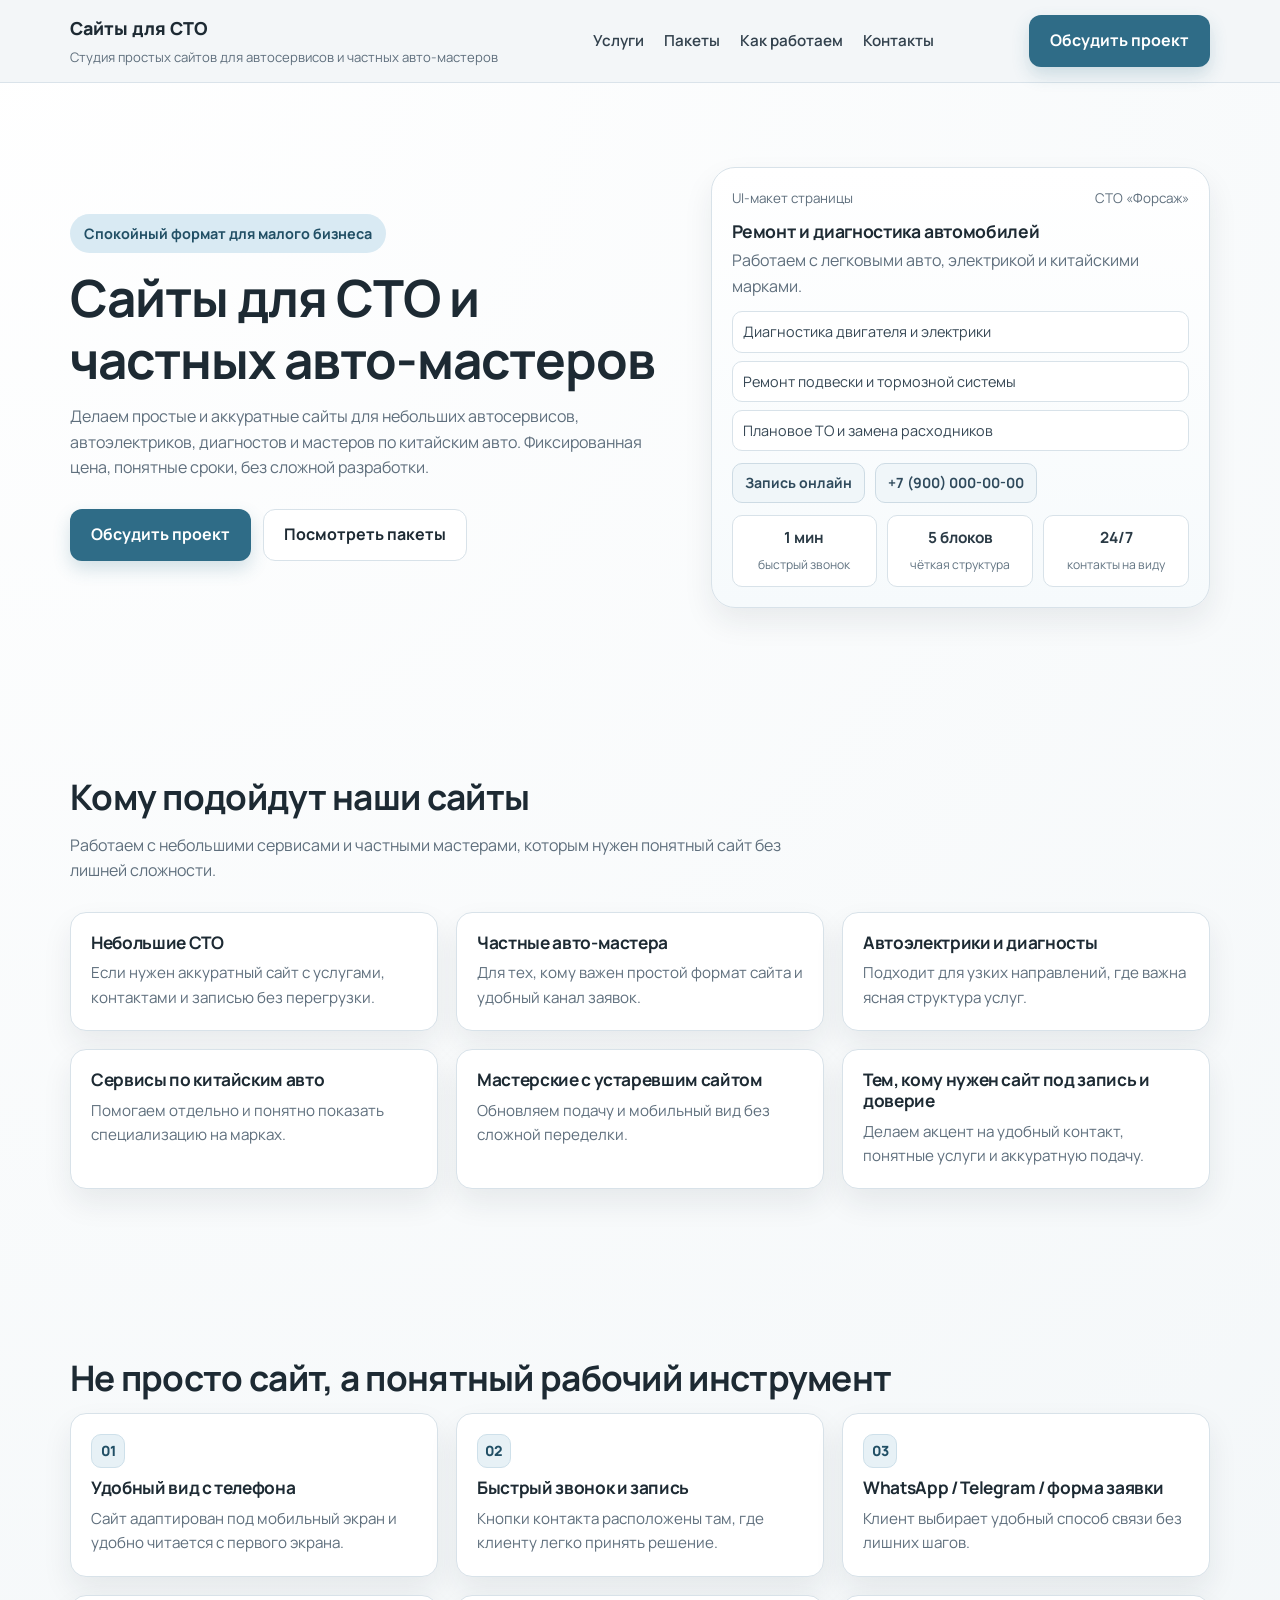
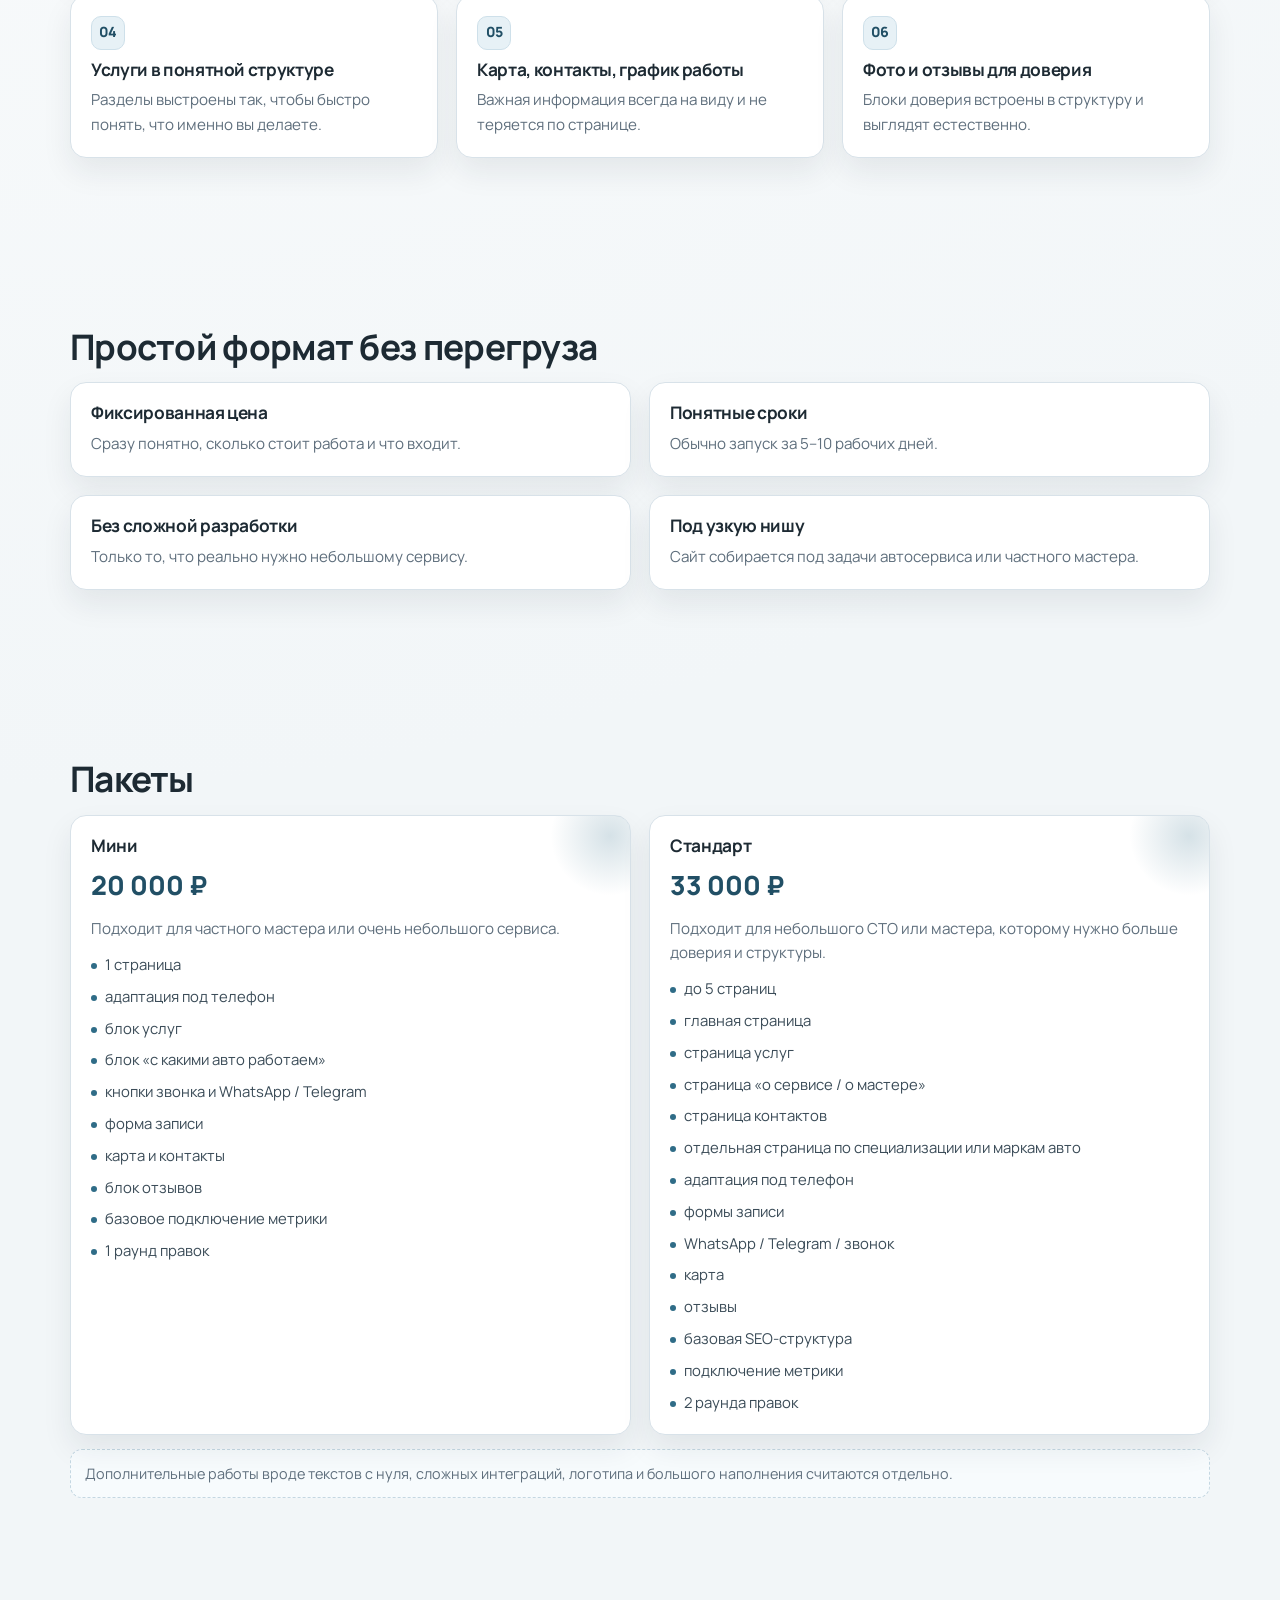
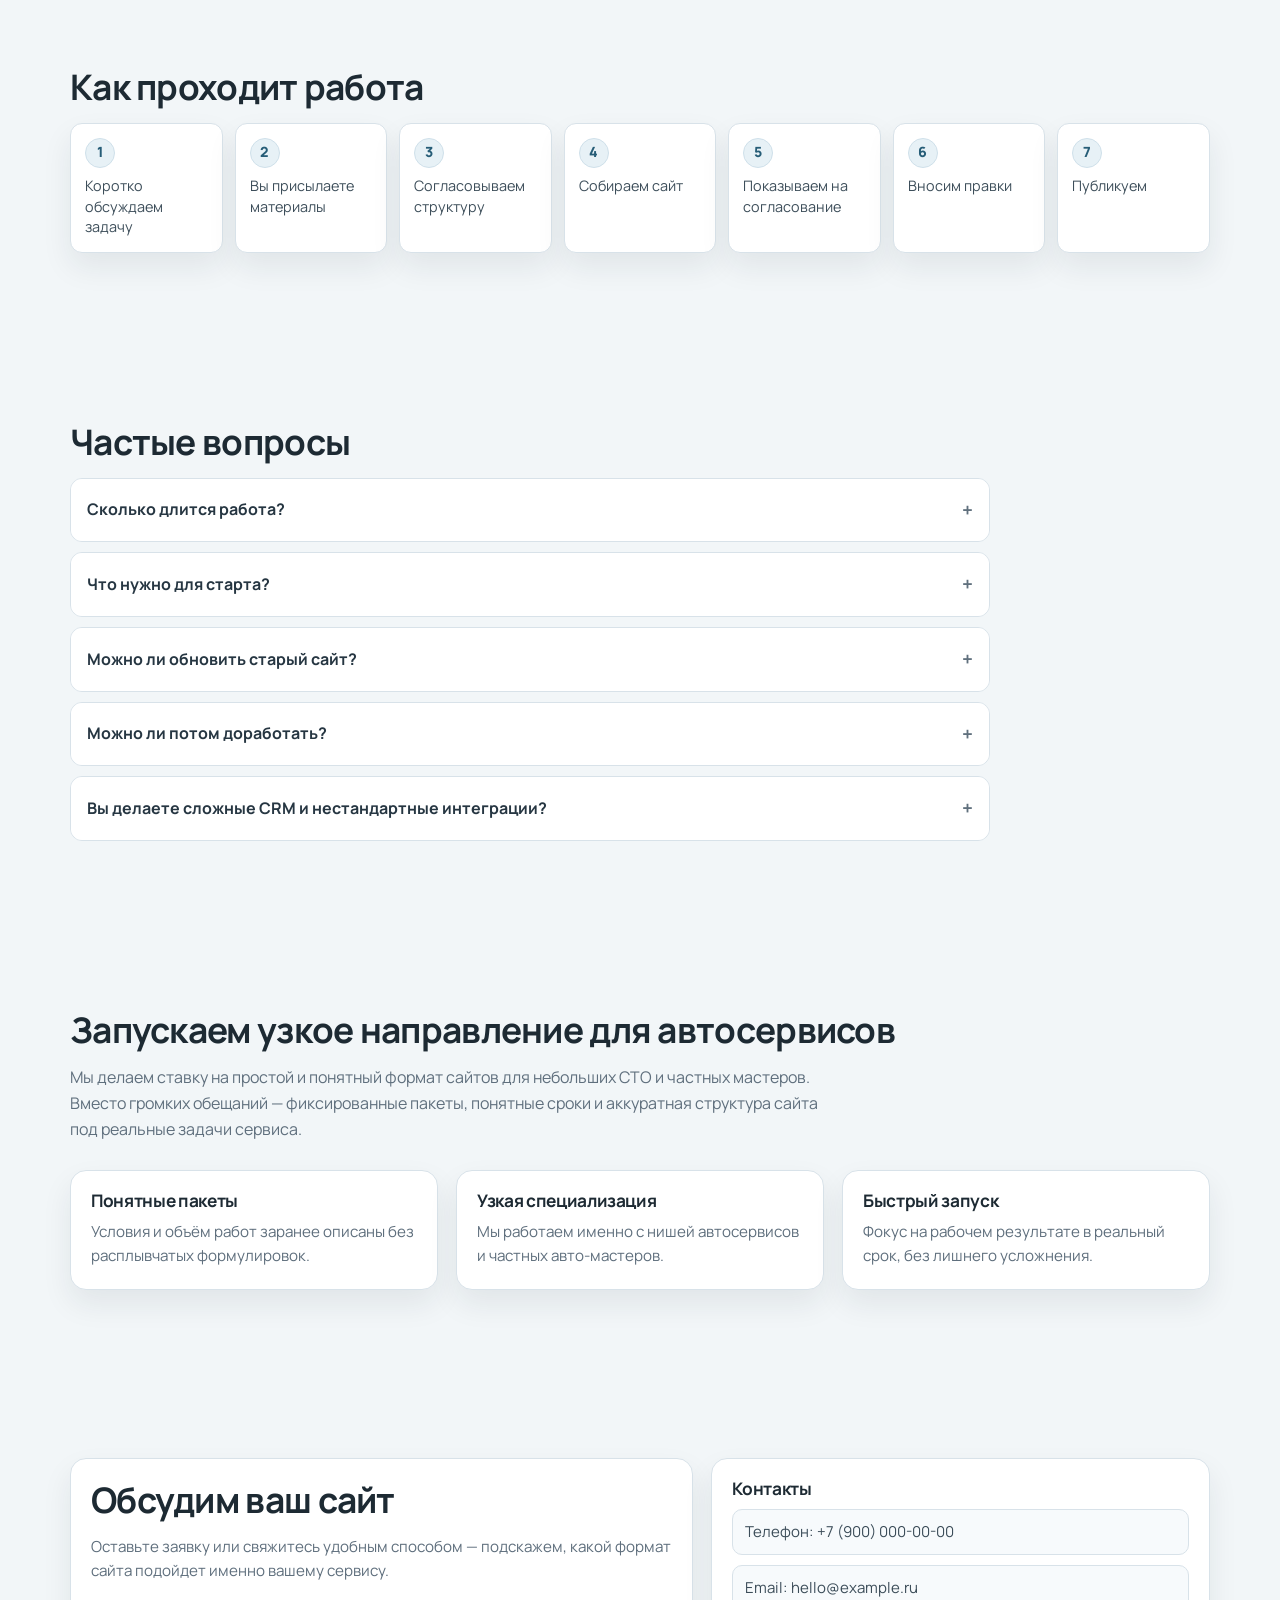
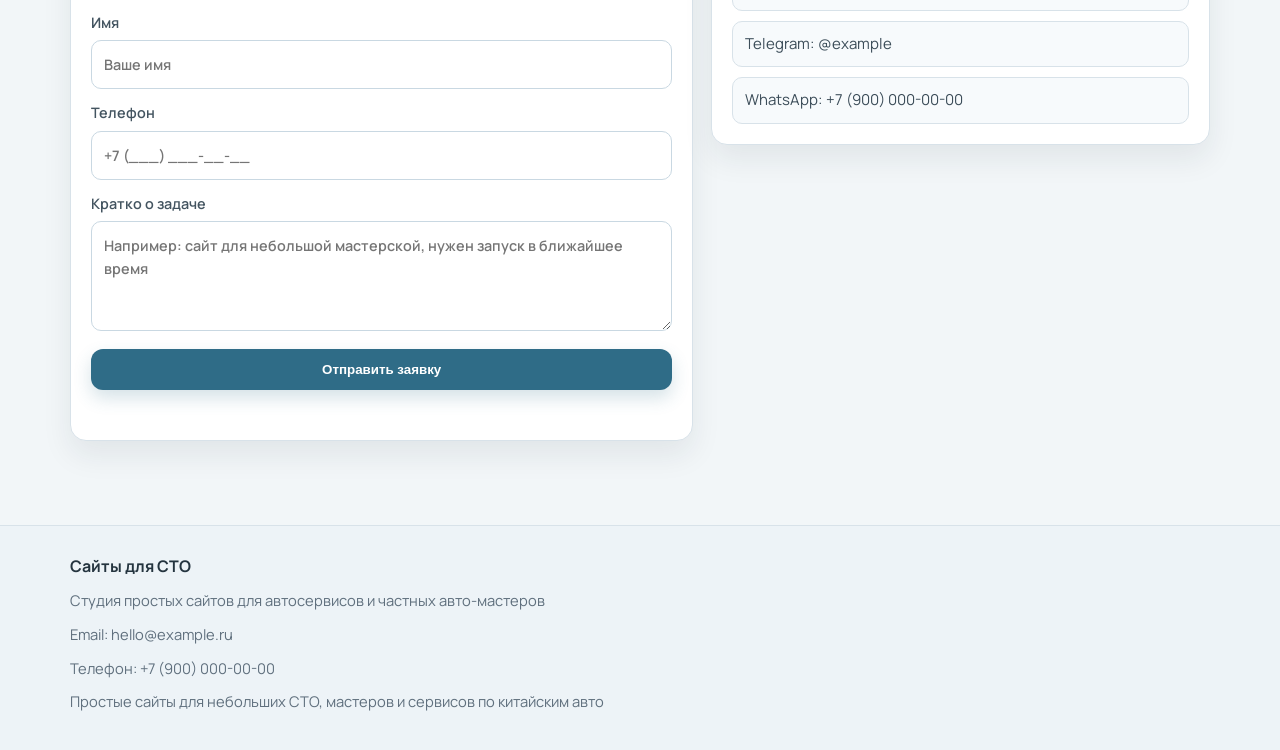
==== index.html @ eaec63d1 "feat: initial static site" ====
﻿<!DOCTYPE html>
<html lang="ru">
<head>
  <meta charset="UTF-8">
  <meta name="viewport" content="width=device-width, initial-scale=1.0">
  <title>Сайты для СТО — студия простых сайтов для автосервисов</title>
  <meta name="description" content="Сайты для СТО: простые и аккуратные сайты для небольших автосервисов и частных авто-мастеров. Фиксированные пакеты и понятные сроки.">
  <style>
    @import url('https://fonts.googleapis.com/css2?family=Manrope:wght@400;500;600;700;800&display=swap');

    :root {
      --bg: #f2f6f8;
      --surface: #ffffff;
      --surface-soft: #f7fafc;
      --text: #1d2a33;
      --muted: #5f6f7d;
      --accent: #2f6c87;
      --accent-dark: #214f65;
      --accent-soft: #d9eaf3;
      --line: #d8e2e9;
      --shadow: 0 14px 30px rgba(24, 39, 49, 0.08);
      --radius-xl: 24px;
      --radius-lg: 16px;
      --radius-md: 12px;
      --container: min(1140px, 92%);
    }

    * {
      box-sizing: border-box;
      margin: 0;
      padding: 0;
    }

    html {
      scroll-behavior: smooth;
    }

    body {
      font-family: 'Manrope', 'Segoe UI', sans-serif;
      line-height: 1.6;
      color: var(--text);
      background:
        radial-gradient(circle at 0% 0%, #ffffff 0%, #f2f6f8 42%),
        linear-gradient(180deg, #f7fafc 0%, #f2f6f8 100%);
    }

    .container {
      width: var(--container);
      margin: 0 auto;
    }

    .section {
      padding: 84px 0;
    }

    h1, h2, h3 {
      letter-spacing: -0.02em;
      line-height: 1.2;
    }

    h1 {
      font-size: clamp(2rem, 4vw, 3.2rem);
      margin-bottom: 14px;
    }

    h2 {
      font-size: clamp(1.65rem, 3vw, 2.2rem);
      margin-bottom: 14px;
    }

    h3 {
      font-size: 1.08rem;
      margin-bottom: 8px;
    }

    p {
      color: var(--muted);
    }

    .lead {
      max-width: 760px;
      margin-bottom: 28px;
    }

    .chip {
      display: inline-flex;
      align-items: center;
      padding: 8px 14px;
      border-radius: 999px;
      background: var(--accent-soft);
      color: var(--accent-dark);
      font-weight: 700;
      font-size: 0.9rem;
      margin-bottom: 14px;
    }

    .btn {
      display: inline-flex;
      align-items: center;
      justify-content: center;
      text-decoration: none;
      border-radius: 12px;
      padding: 12px 20px;
      font-weight: 700;
      border: 1px solid transparent;
      cursor: pointer;
      transition: 0.2s ease;
      white-space: nowrap;
    }

    .btn-primary {
      background: var(--accent);
      color: #fff;
      box-shadow: 0 8px 18px rgba(47, 108, 135, 0.2);
    }

    .btn-primary:hover {
      background: var(--accent-dark);
      transform: translateY(-1px);
    }

    .btn-secondary {
      background: var(--surface);
      color: var(--text);
      border-color: var(--line);
    }

    .btn-secondary:hover {
      border-color: #bacdd9;
      transform: translateY(-1px);
    }

    .grid {
      display: grid;
      gap: 18px;
    }

    .grid-2 {
      grid-template-columns: repeat(2, minmax(0, 1fr));
    }

    .grid-3 {
      grid-template-columns: repeat(3, minmax(0, 1fr));
    }

    .card {
      background: var(--surface);
      border: 1px solid var(--line);
      border-radius: var(--radius-lg);
      box-shadow: var(--shadow);
      padding: 20px;
    }

    /* Header */
    .header {
      position: sticky;
      top: 0;
      z-index: 40;
      background: rgba(242, 246, 248, 0.92);
      backdrop-filter: blur(8px);
      border-bottom: 1px solid rgba(216, 226, 233, 0.9);
    }

    .header-inner {
      display: flex;
      align-items: center;
      justify-content: space-between;
      gap: 18px;
      padding: 14px 0;
    }

    .brand {
      max-width: 490px;
    }

    .brand a {
      text-decoration: none;
      font-size: 1.12rem;
      font-weight: 800;
      color: var(--text);
      display: inline-block;
      margin-bottom: 4px;
    }

    .brand p {
      font-size: 0.82rem;
    }

    .nav {
      display: flex;
      gap: 20px;
      align-items: center;
    }

    .nav a {
      text-decoration: none;
      color: #32414d;
      font-weight: 600;
      font-size: 0.95rem;
    }

    .nav a:hover {
      color: var(--accent-dark);
    }

    .burger {
      display: none;
      width: 42px;
      height: 42px;
      border: 1px solid var(--line);
      border-radius: 10px;
      background: #fff;
      position: relative;
      cursor: pointer;
    }

    .burger::before,
    .burger::after,
    .burger span {
      content: "";
      position: absolute;
      left: 10px;
      right: 10px;
      height: 2px;
      background: #2d3c47;
      transition: 0.2s ease;
    }

    .burger::before { top: 13px; }
    .burger span { top: 50%; transform: translateY(-50%); }
    .burger::after { bottom: 13px; }

    .burger.is-open span { opacity: 0; }
    .burger.is-open::before { top: 20px; transform: rotate(45deg); }
    .burger.is-open::after { bottom: 20px; transform: rotate(-45deg); }

    .mobile-menu {
      display: none;
      border-top: 1px solid var(--line);
      padding: 12px 0 16px;
    }

    .mobile-menu.open {
      display: block;
    }

    .mobile-menu nav {
      display: grid;
      gap: 8px;
      margin-bottom: 10px;
    }

    .mobile-menu nav a {
      text-decoration: none;
      color: #2f3f4b;
      font-weight: 600;
      padding: 8px 0;
    }

    /* Hero */
    .hero-wrap {
      display: grid;
      grid-template-columns: 1.1fr 0.9fr;
      gap: 30px;
      align-items: center;
    }

    .hero-actions {
      display: flex;
      flex-wrap: wrap;
      gap: 12px;
      margin-top: 12px;
    }

    .ui-mock {
      padding: 20px;
      border-radius: var(--radius-xl);
      background: linear-gradient(180deg, #ffffff 0%, #f6fafc 100%);
      border: 1px solid var(--line);
      box-shadow: var(--shadow);
    }

    .ui-line {
      display: flex;
      justify-content: space-between;
      font-size: 0.84rem;
      color: #5f6f7d;
      margin-bottom: 12px;
    }

    .ui-mock h3 {
      margin-bottom: 6px;
      font-size: 1.1rem;
    }

    .ui-mock ul {
      list-style: none;
      display: grid;
      gap: 8px;
      margin: 12px 0;
    }

    .ui-mock li {
      border: 1px solid var(--line);
      border-radius: 10px;
      padding: 8px 10px;
      background: #fff;
      color: #364754;
      font-size: 0.9rem;
    }

    .ui-row {
      display: flex;
      gap: 10px;
      flex-wrap: wrap;
      margin-bottom: 12px;
    }

    .ui-row span,
    .ui-row a {
      border: 1px solid #cddbe4;
      background: #f0f6f9;
      border-radius: 10px;
      padding: 8px 12px;
      font-size: 0.88rem;
      color: #2f4a5c;
      text-decoration: none;
      font-weight: 700;
    }

    .ui-kpis {
      display: grid;
      grid-template-columns: repeat(3, minmax(0, 1fr));
      gap: 10px;
    }

    .ui-kpis div {
      border: 1px solid var(--line);
      border-radius: 10px;
      text-align: center;
      padding: 10px 8px;
      background: #fff;
    }

    .ui-kpis strong {
      display: block;
      color: #2a3a45;
      font-size: 0.96rem;
    }

    .ui-kpis small {
      color: #627482;
      font-size: 0.76rem;
    }

    /* Common cards */
    .icon {
      width: 34px;
      height: 34px;
      border-radius: 10px;
      display: grid;
      place-items: center;
      font-weight: 800;
      margin-bottom: 10px;
      color: var(--accent-dark);
      background: #e7f1f6;
      border: 1px solid #cee0ea;
      font-size: 0.88rem;
    }

    .card p {
      font-size: 0.95rem;
    }

    /* Packages */
    .package {
      position: relative;
      overflow: hidden;
    }

    .package::after {
      content: "";
      position: absolute;
      width: 120px;
      height: 120px;
      border-radius: 999px;
      right: -40px;
      top: -40px;
      background: radial-gradient(circle, rgba(47,108,135,0.2) 0%, rgba(47,108,135,0) 70%);
    }

    .price {
      font-size: 1.65rem;
      font-weight: 800;
      color: #214f65;
      margin-bottom: 10px;
    }

    .package ul {
      list-style: none;
      display: grid;
      gap: 8px;
      margin-top: 12px;
    }

    .package li {
      position: relative;
      padding-left: 14px;
      color: #3b4c58;
      font-size: 0.93rem;
    }

    .package li::before {
      content: "";
      width: 6px;
      height: 6px;
      border-radius: 999px;
      background: var(--accent);
      position: absolute;
      left: 0;
      top: 10px;
    }

    .note {
      margin-top: 14px;
      border: 1px dashed #c4d7e2;
      border-radius: 12px;
      padding: 12px 14px;
      background: #f7fbfd;
      font-size: 0.9rem;
    }

    /* Steps */
    .steps {
      display: grid;
      grid-template-columns: repeat(7, minmax(0, 1fr));
      gap: 12px;
    }

    .step {
      background: #fff;
      border: 1px solid var(--line);
      border-radius: 12px;
      padding: 14px;
      box-shadow: var(--shadow);
      min-height: 120px;
    }

    .step .n {
      width: 30px;
      height: 30px;
      border-radius: 999px;
      border: 1px solid #cfe0ea;
      background: #e7f1f6;
      color: #265d77;
      font-size: 0.88rem;
      font-weight: 800;
      display: grid;
      place-items: center;
      margin-bottom: 8px;
    }

    .step p {
      font-size: 0.9rem;
      color: #3d4e5a;
      line-height: 1.45;
    }

    /* FAQ */
    .faq {
      max-width: 920px;
      display: grid;
      gap: 10px;
    }

    .faq-item {
      border: 1px solid var(--line);
      border-radius: 12px;
      overflow: hidden;
      background: #fff;
    }

    .faq-q {
      width: 100%;
      border: 0;
      background: #fff;
      text-align: left;
      padding: 16px;
      font: inherit;
      font-weight: 700;
      cursor: pointer;
      display: flex;
      justify-content: space-between;
      align-items: center;
      color: #263642;
    }

    .faq-q span {
      font-size: 1.2rem;
      color: #60707d;
      transition: 0.2s ease;
    }

    .faq-a {
      max-height: 0;
      overflow: hidden;
      transition: max-height 0.25s ease;
    }

    .faq-a p {
      padding: 0 16px 16px;
      font-size: 0.95rem;
    }

    .faq-item.active .faq-q span {
      transform: rotate(45deg);
    }

    /* Contacts */
    .contacts {
      display: grid;
      grid-template-columns: 1fr 0.8fr;
      gap: 18px;
      align-items: start;
    }

    .form-grid {
      display: grid;
      gap: 12px;
    }

    label {
      font-size: 0.9rem;
      font-weight: 600;
      color: #435460;
    }

    input,
    textarea {
      width: 100%;
      margin-top: 6px;
      border: 1px solid #c9d8e2;
      border-radius: 10px;
      padding: 12px;
      font: inherit;
      outline: none;
      background: #fff;
      color: #2c3f4c;
    }

    textarea {
      min-height: 110px;
      resize: vertical;
    }

    input:focus,
    textarea:focus {
      border-color: #90b3c7;
    }

    .contact-list {
      list-style: none;
      display: grid;
      gap: 10px;
      margin-top: 10px;
    }

    .contact-list li {
      border: 1px solid var(--line);
      border-radius: 10px;
      padding: 10px 12px;
      background: #f7fafc;
      color: #3c4d59;
      font-size: 0.94rem;
    }

    .submit-msg {
      font-size: 0.9rem;
      color: #2b5f7a;
      min-height: 1.2em;
    }

    /* Footer */
    footer {
      border-top: 1px solid var(--line);
      background: #edf3f7;
      padding: 28px 0 36px;
    }

    .footer-grid {
      display: grid;
      gap: 10px;
      color: #465864;
      font-size: 0.92rem;
    }

    .footer-grid strong {
      color: #24343f;
      font-size: 1rem;
    }

    @media (max-width: 1060px) {
      .steps {
        grid-template-columns: repeat(4, minmax(0, 1fr));
      }
    }

    @media (max-width: 920px) {
      .grid-2,
      .grid-3,
      .hero-wrap,
      .contacts {
        grid-template-columns: 1fr;
      }

      .section {
        padding: 72px 0;
      }

      .header-inner .nav,
      .header-inner > .btn-primary {
        display: none;
      }

      .burger {
        display: inline-block;
      }

      .steps {
        grid-template-columns: repeat(2, minmax(0, 1fr));
      }
    }

    @media (max-width: 640px) {
      .section {
        padding: 64px 0;
      }

      .hero-actions .btn,
      .mobile-menu .btn {
        width: 100%;
      }

      .ui-kpis,
      .steps {
        grid-template-columns: 1fr;
      }

      .brand p {
        font-size: 0.78rem;
      }
    }
  </style>
</head>
<body>
  <!-- Header -->
  <header class="header">
    <div class="container">
      <div class="header-inner">
        <div class="brand">
          <a href="#top">Сайты для СТО</a>
          <p>Студия простых сайтов для автосервисов и частных авто-мастеров</p>
        </div>

        <nav class="nav" aria-label="Основная навигация">
          <a href="#services">Услуги</a>
          <a href="#packages">Пакеты</a>
          <a href="#process">Как работаем</a>
          <a href="#contacts">Контакты</a>
        </nav>

        <a href="#contacts" class="btn btn-primary">Обсудить проект</a>

        <button class="burger" aria-expanded="false" aria-controls="mobileMenu" aria-label="Открыть меню">
          <span></span>
        </button>
      </div>

      <div id="mobileMenu" class="mobile-menu">
        <nav>
          <a href="#services">Услуги</a>
          <a href="#packages">Пакеты</a>
          <a href="#process">Как работаем</a>
          <a href="#contacts">Контакты</a>
        </nav>
        <a href="#contacts" class="btn btn-primary">Обсудить проект</a>
      </div>
    </div>
  </header>

  <main id="top">
    <!-- Hero -->
    <section class="section">
      <div class="container hero-wrap">
        <div>
          <div class="chip">Спокойный формат для малого бизнеса</div>
          <h1>Сайты для СТО и частных авто-мастеров</h1>
          <p class="lead">Делаем простые и аккуратные сайты для небольших автосервисов, автоэлектриков, диагностов и мастеров по китайским авто. Фиксированная цена, понятные сроки, без сложной разработки.</p>
          <div class="hero-actions">
            <a href="#contacts" class="btn btn-primary">Обсудить проект</a>
            <a href="#packages" class="btn btn-secondary">Посмотреть пакеты</a>
          </div>
        </div>

        <aside class="ui-mock" aria-label="Стилизованный макет сайта автосервиса">
          <div class="ui-line">
            <span>UI-макет страницы</span>
            <span>СТО «Форсаж»</span>
          </div>
          <h3>Ремонт и диагностика автомобилей</h3>
          <p>Работаем с легковыми авто, электрикой и китайскими марками.</p>
          <ul>
            <li>Диагностика двигателя и электрики</li>
            <li>Ремонт подвески и тормозной системы</li>
            <li>Плановое ТО и замена расходников</li>
          </ul>
          <div class="ui-row">
            <a href="#contacts">Запись онлайн</a>
            <span>+7 (900) 000-00-00</span>
          </div>
          <div class="ui-kpis">
            <div><strong>1 мин</strong><small>быстрый звонок</small></div>
            <div><strong>5 блоков</strong><small>чёткая структура</small></div>
            <div><strong>24/7</strong><small>контакты на виду</small></div>
          </div>
        </aside>
      </div>
    </section>

    <!-- Кому подходим -->
    <section class="section" id="fit">
      <div class="container">
        <h2>Кому подойдут наши сайты</h2>
        <p class="lead">Работаем с небольшими сервисами и частными мастерами, которым нужен понятный сайт без лишней сложности.</p>
        <div class="grid grid-3">
          <article class="card"><h3>Небольшие СТО</h3><p>Если нужен аккуратный сайт с услугами, контактами и записью без перегрузки.</p></article>
          <article class="card"><h3>Частные авто-мастера</h3><p>Для тех, кому важен простой формат сайта и удобный канал заявок.</p></article>
          <article class="card"><h3>Автоэлектрики и диагносты</h3><p>Подходит для узких направлений, где важна ясная структура услуг.</p></article>
          <article class="card"><h3>Сервисы по китайским авто</h3><p>Помогаем отдельно и понятно показать специализацию на марках.</p></article>
          <article class="card"><h3>Мастерские с устаревшим сайтом</h3><p>Обновляем подачу и мобильный вид без сложной переделки.</p></article>
          <article class="card"><h3>Тем, кому нужен сайт под запись и доверие</h3><p>Делаем акцент на удобный контакт, понятные услуги и аккуратную подачу.</p></article>
        </div>
      </div>
    </section>

    <!-- Что получает клиент -->
    <section class="section" id="services">
      <div class="container">
        <h2>Не просто сайт, а понятный рабочий инструмент</h2>
        <div class="grid grid-3">
          <article class="card"><div class="icon">01</div><h3>Удобный вид с телефона</h3><p>Сайт адаптирован под мобильный экран и удобно читается с первого экрана.</p></article>
          <article class="card"><div class="icon">02</div><h3>Быстрый звонок и запись</h3><p>Кнопки контакта расположены там, где клиенту легко принять решение.</p></article>
          <article class="card"><div class="icon">03</div><h3>WhatsApp / Telegram / форма заявки</h3><p>Клиент выбирает удобный способ связи без лишних шагов.</p></article>
          <article class="card"><div class="icon">04</div><h3>Услуги в понятной структуре</h3><p>Разделы выстроены так, чтобы быстро понять, что именно вы делаете.</p></article>
          <article class="card"><div class="icon">05</div><h3>Карта, контакты, график работы</h3><p>Важная информация всегда на виду и не теряется по странице.</p></article>
          <article class="card"><div class="icon">06</div><h3>Фото и отзывы для доверия</h3><p>Блоки доверия встроены в структуру и выглядят естественно.</p></article>
        </div>
      </div>
    </section>

    <!-- Почему с нами удобно -->
    <section class="section" id="advantages">
      <div class="container">
        <h2>Простой формат без перегруза</h2>
        <div class="grid grid-2">
          <article class="card"><h3>Фиксированная цена</h3><p>Сразу понятно, сколько стоит работа и что входит.</p></article>
          <article class="card"><h3>Понятные сроки</h3><p>Обычно запуск за 5–10 рабочих дней.</p></article>
          <article class="card"><h3>Без сложной разработки</h3><p>Только то, что реально нужно небольшому сервису.</p></article>
          <article class="card"><h3>Под узкую нишу</h3><p>Сайт собирается под задачи автосервиса или частного мастера.</p></article>
        </div>
      </div>
    </section>

    <!-- Пакеты -->
    <section class="section" id="packages">
      <div class="container">
        <h2>Пакеты</h2>
        <div class="grid grid-2">
          <article class="card package">
            <h3>Мини</h3>
            <div class="price">20 000 ₽</div>
            <p>Подходит для частного мастера или очень небольшого сервиса.</p>
            <ul>
              <li>1 страница</li>
              <li>адаптация под телефон</li>
              <li>блок услуг</li>
              <li>блок «с какими авто работаем»</li>
              <li>кнопки звонка и WhatsApp / Telegram</li>
              <li>форма записи</li>
              <li>карта и контакты</li>
              <li>блок отзывов</li>
              <li>базовое подключение метрики</li>
              <li>1 раунд правок</li>
            </ul>
          </article>

          <article class="card package">
            <h3>Стандарт</h3>
            <div class="price">33 000 ₽</div>
            <p>Подходит для небольшого СТО или мастера, которому нужно больше доверия и структуры.</p>
            <ul>
              <li>до 5 страниц</li>
              <li>главная страница</li>
              <li>страница услуг</li>
              <li>страница «о сервисе / о мастере»</li>
              <li>страница контактов</li>
              <li>отдельная страница по специализации или маркам авто</li>
              <li>адаптация под телефон</li>
              <li>формы записи</li>
              <li>WhatsApp / Telegram / звонок</li>
              <li>карта</li>
              <li>отзывы</li>
              <li>базовая SEO-структура</li>
              <li>подключение метрики</li>
              <li>2 раунда правок</li>
            </ul>
          </article>
        </div>
        <p class="note">Дополнительные работы вроде текстов с нуля, сложных интеграций, логотипа и большого наполнения считаются отдельно.</p>
      </div>
    </section>

    <!-- Как проходит работа -->
    <section class="section" id="process">
      <div class="container">
        <h2>Как проходит работа</h2>
        <div class="steps">
          <article class="step"><div class="n">1</div><p>Коротко обсуждаем задачу</p></article>
          <article class="step"><div class="n">2</div><p>Вы присылаете материалы</p></article>
          <article class="step"><div class="n">3</div><p>Согласовываем структуру</p></article>
          <article class="step"><div class="n">4</div><p>Собираем сайт</p></article>
          <article class="step"><div class="n">5</div><p>Показываем на согласование</p></article>
          <article class="step"><div class="n">6</div><p>Вносим правки</p></article>
          <article class="step"><div class="n">7</div><p>Публикуем</p></article>
        </div>
      </div>
    </section>

    <!-- FAQ -->
    <section class="section" id="faq">
      <div class="container">
        <h2>Частые вопросы</h2>
        <div class="faq">
          <article class="faq-item">
            <button class="faq-q" aria-expanded="false">Сколько длится работа?<span>+</span></button>
            <div class="faq-a"><p>Обычно от 5 до 10 рабочих дней.</p></div>
          </article>
          <article class="faq-item">
            <button class="faq-q" aria-expanded="false">Что нужно для старта?<span>+</span></button>
            <div class="faq-a"><p>Список услуг, контакты, адрес, фото, логотип и краткая информация о сервисе.</p></div>
          </article>
          <article class="faq-item">
            <button class="faq-q" aria-expanded="false">Можно ли обновить старый сайт?<span>+</span></button>
            <div class="faq-a"><p>Да, если задача укладывается в формат простого сайта без сложного функционала.</p></div>
          </article>
          <article class="faq-item">
            <button class="faq-q" aria-expanded="false">Можно ли потом доработать?<span>+</span></button>
            <div class="faq-a"><p>Да, небольшие улучшения можно делать отдельно после запуска.</p></div>
          </article>
          <article class="faq-item">
            <button class="faq-q" aria-expanded="false">Вы делаете сложные CRM и нестандартные интеграции?<span>+</span></button>
            <div class="faq-a"><p>Нет, мы работаем с простыми сайтами без тяжелой разработки.</p></div>
          </article>
        </div>
      </div>
    </section>

    <!-- Блок без портфолио -->
    <section class="section" id="focus">
      <div class="container">
        <h2>Запускаем узкое направление для автосервисов</h2>
        <p class="lead">Мы делаем ставку на простой и понятный формат сайтов для небольших СТО и частных мастеров. Вместо громких обещаний — фиксированные пакеты, понятные сроки и аккуратная структура сайта под реальные задачи сервиса.</p>
        <div class="grid grid-3">
          <article class="card"><h3>Понятные пакеты</h3><p>Условия и объём работ заранее описаны без расплывчатых формулировок.</p></article>
          <article class="card"><h3>Узкая специализация</h3><p>Мы работаем именно с нишей автосервисов и частных авто-мастеров.</p></article>
          <article class="card"><h3>Быстрый запуск</h3><p>Фокус на рабочем результате в реальный срок, без лишнего усложнения.</p></article>
        </div>
      </div>
    </section>

    <!-- Контакты -->
    <section class="section" id="contacts">
      <div class="container contacts">
        <div class="card">
          <h2>Обсудим ваш сайт</h2>
          <p class="lead">Оставьте заявку или свяжитесь удобным способом — подскажем, какой формат сайта подойдет именно вашему сервису.</p>
          <form id="studioForm" class="form-grid">
            <label>Имя
              <input type="text" name="name" required placeholder="Ваше имя">
            </label>
            <label>Телефон
              <input type="tel" name="phone" required placeholder="+7 (___) ___-__-__">
            </label>
            <label>Кратко о задаче
              <textarea name="task" required placeholder="Например: сайт для небольшой мастерской, нужен запуск в ближайшее время"></textarea>
            </label>
            <button class="btn btn-primary" type="submit">Отправить заявку</button>
            <p class="submit-msg" id="studioMsg" aria-live="polite"></p>
          </form>
        </div>

        <aside class="card">
          <h3>Контакты</h3>
          <ul class="contact-list">
            <li>Телефон: +7 (900) 000-00-00</li>
            <li>Email: hello@example.ru</li>
            <li>Telegram: @example</li>
            <li>WhatsApp: +7 (900) 000-00-00</li>
          </ul>
        </aside>
      </div>
    </section>
  </main>

  <!-- Footer -->
  <footer>
    <div class="container footer-grid">
      <strong>Сайты для СТО</strong>
      <p>Студия простых сайтов для автосервисов и частных авто-мастеров</p>
      <p>Email: hello@example.ru</p>
      <p>Телефон: +7 (900) 000-00-00</p>
      <p>Простые сайты для небольших СТО, мастеров и сервисов по китайским авто</p>
    </div>
  </footer>

  <script>
    // Мобильное меню
    const burger = document.querySelector('.burger');
    const mobileMenu = document.getElementById('mobileMenu');

    burger.addEventListener('click', () => {
      const open = mobileMenu.classList.toggle('open');
      burger.classList.toggle('is-open', open);
      burger.setAttribute('aria-expanded', String(open));
    });

    // Плавный скролл для якорей + автозакрытие меню
    document.querySelectorAll('a[href^="#"]').forEach((link) => {
      link.addEventListener('click', (event) => {
        const target = document.querySelector(link.getAttribute('href'));
        if (!target) return;
        event.preventDefault();
        target.scrollIntoView({ behavior: 'smooth', block: 'start' });

        if (mobileMenu.classList.contains('open')) {
          mobileMenu.classList.remove('open');
          burger.classList.remove('is-open');
          burger.setAttribute('aria-expanded', 'false');
        }
      });
    });

    // Accordion FAQ
    const faqItems = document.querySelectorAll('.faq-item');

    faqItems.forEach((item) => {
      const btn = item.querySelector('.faq-q');
      const content = item.querySelector('.faq-a');

      btn.addEventListener('click', () => {
        const active = item.classList.contains('active');

        faqItems.forEach((el) => {
          el.classList.remove('active');
          el.querySelector('.faq-q').setAttribute('aria-expanded', 'false');
          el.querySelector('.faq-a').style.maxHeight = null;
        });

        if (!active) {
          item.classList.add('active');
          btn.setAttribute('aria-expanded', 'true');
          content.style.maxHeight = content.scrollHeight + 'px';
        }
      });
    });

    // Демонстрационная форма
    const studioForm = document.getElementById('studioForm');
    const studioMsg = document.getElementById('studioMsg');

    studioForm.addEventListener('submit', (event) => {
      event.preventDefault();
      studioForm.reset();
      studioMsg.textContent = 'Спасибо! Заявка принята. Мы свяжемся с вами в рабочее время.';
    });
  </script>
</body>
</html>
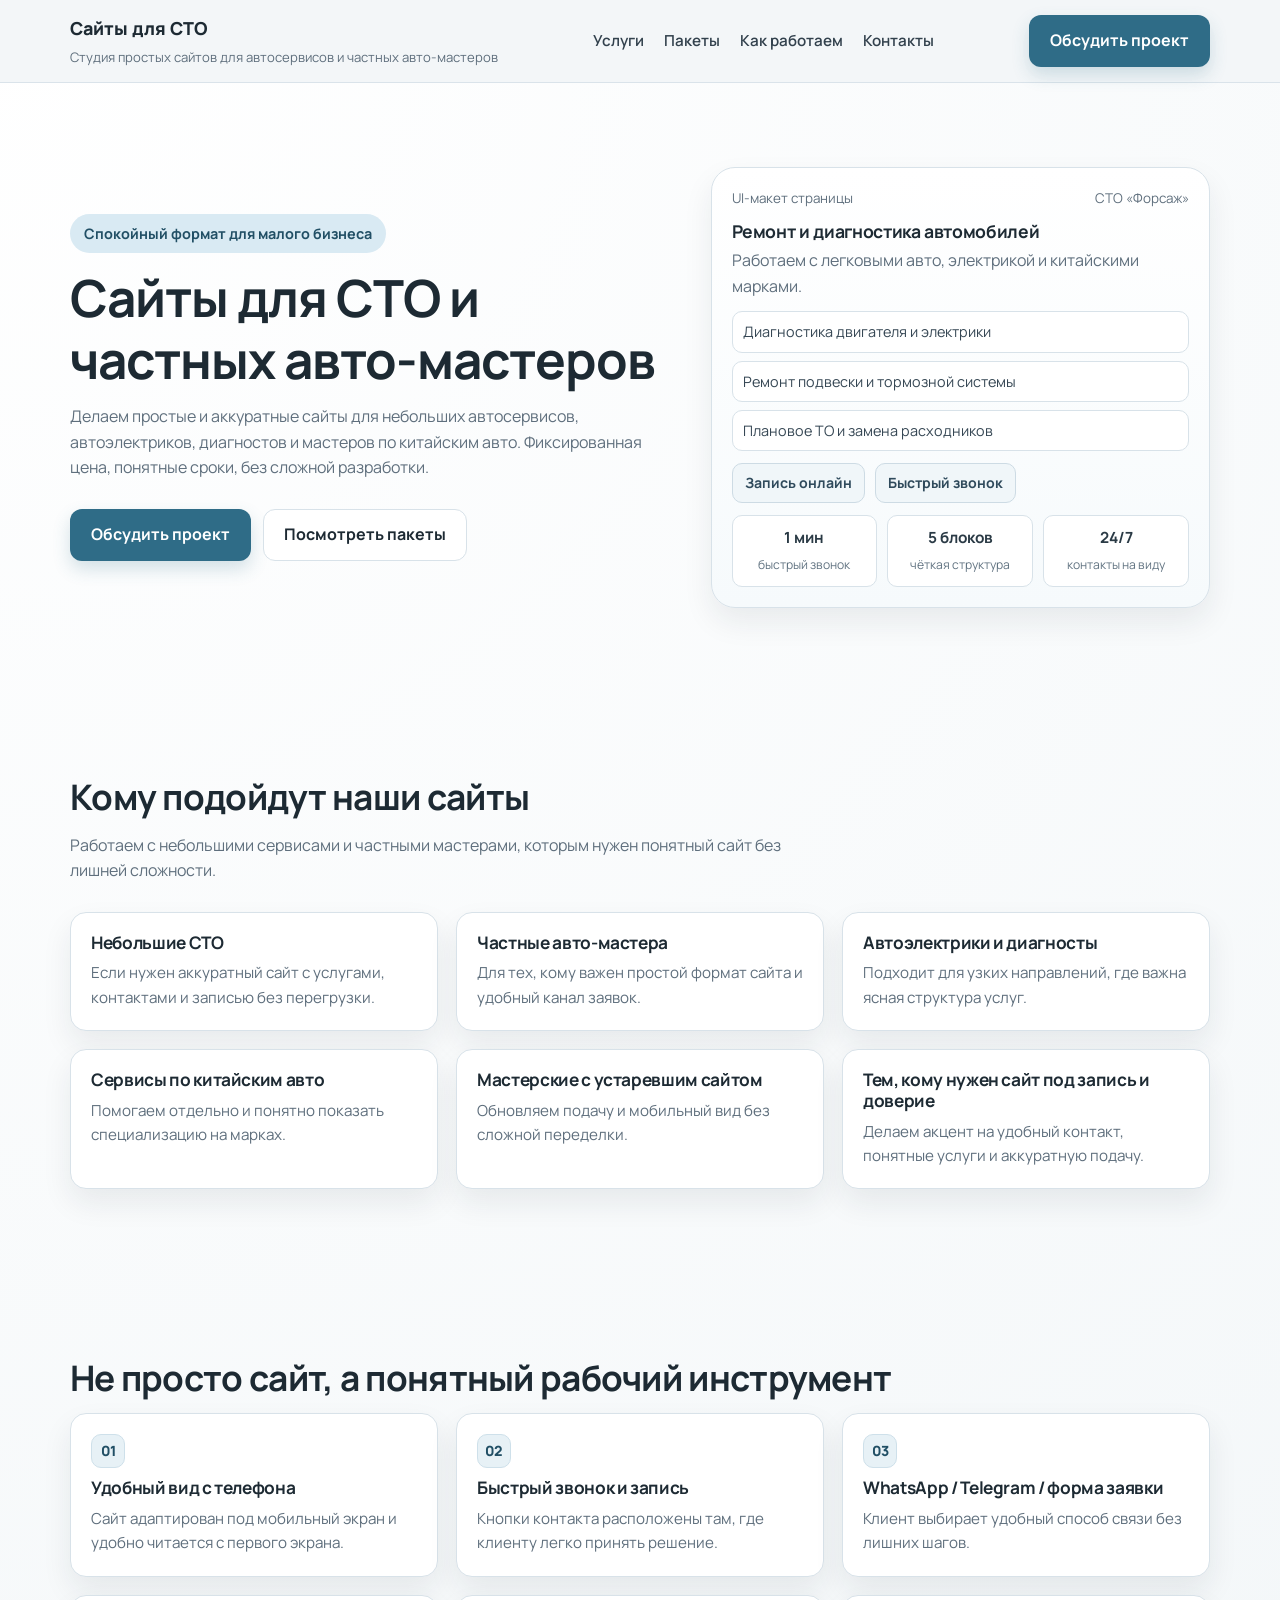
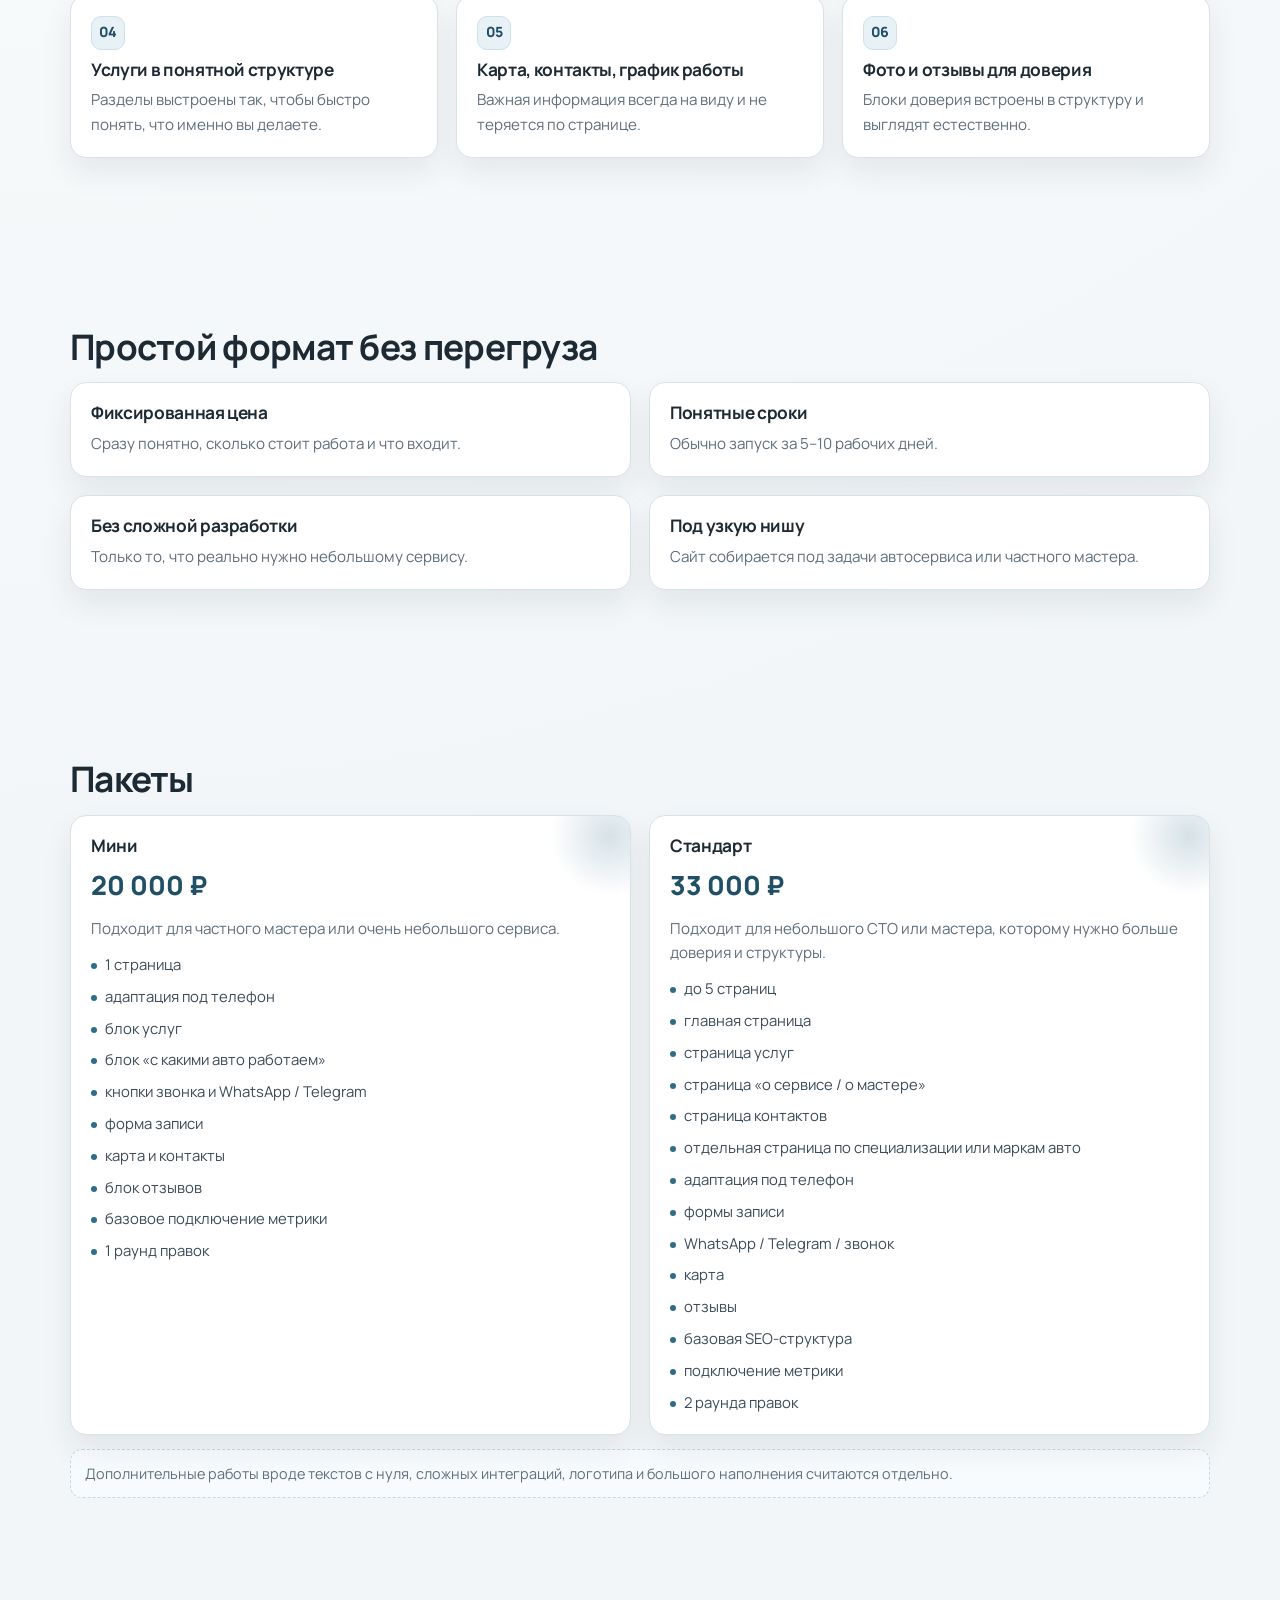
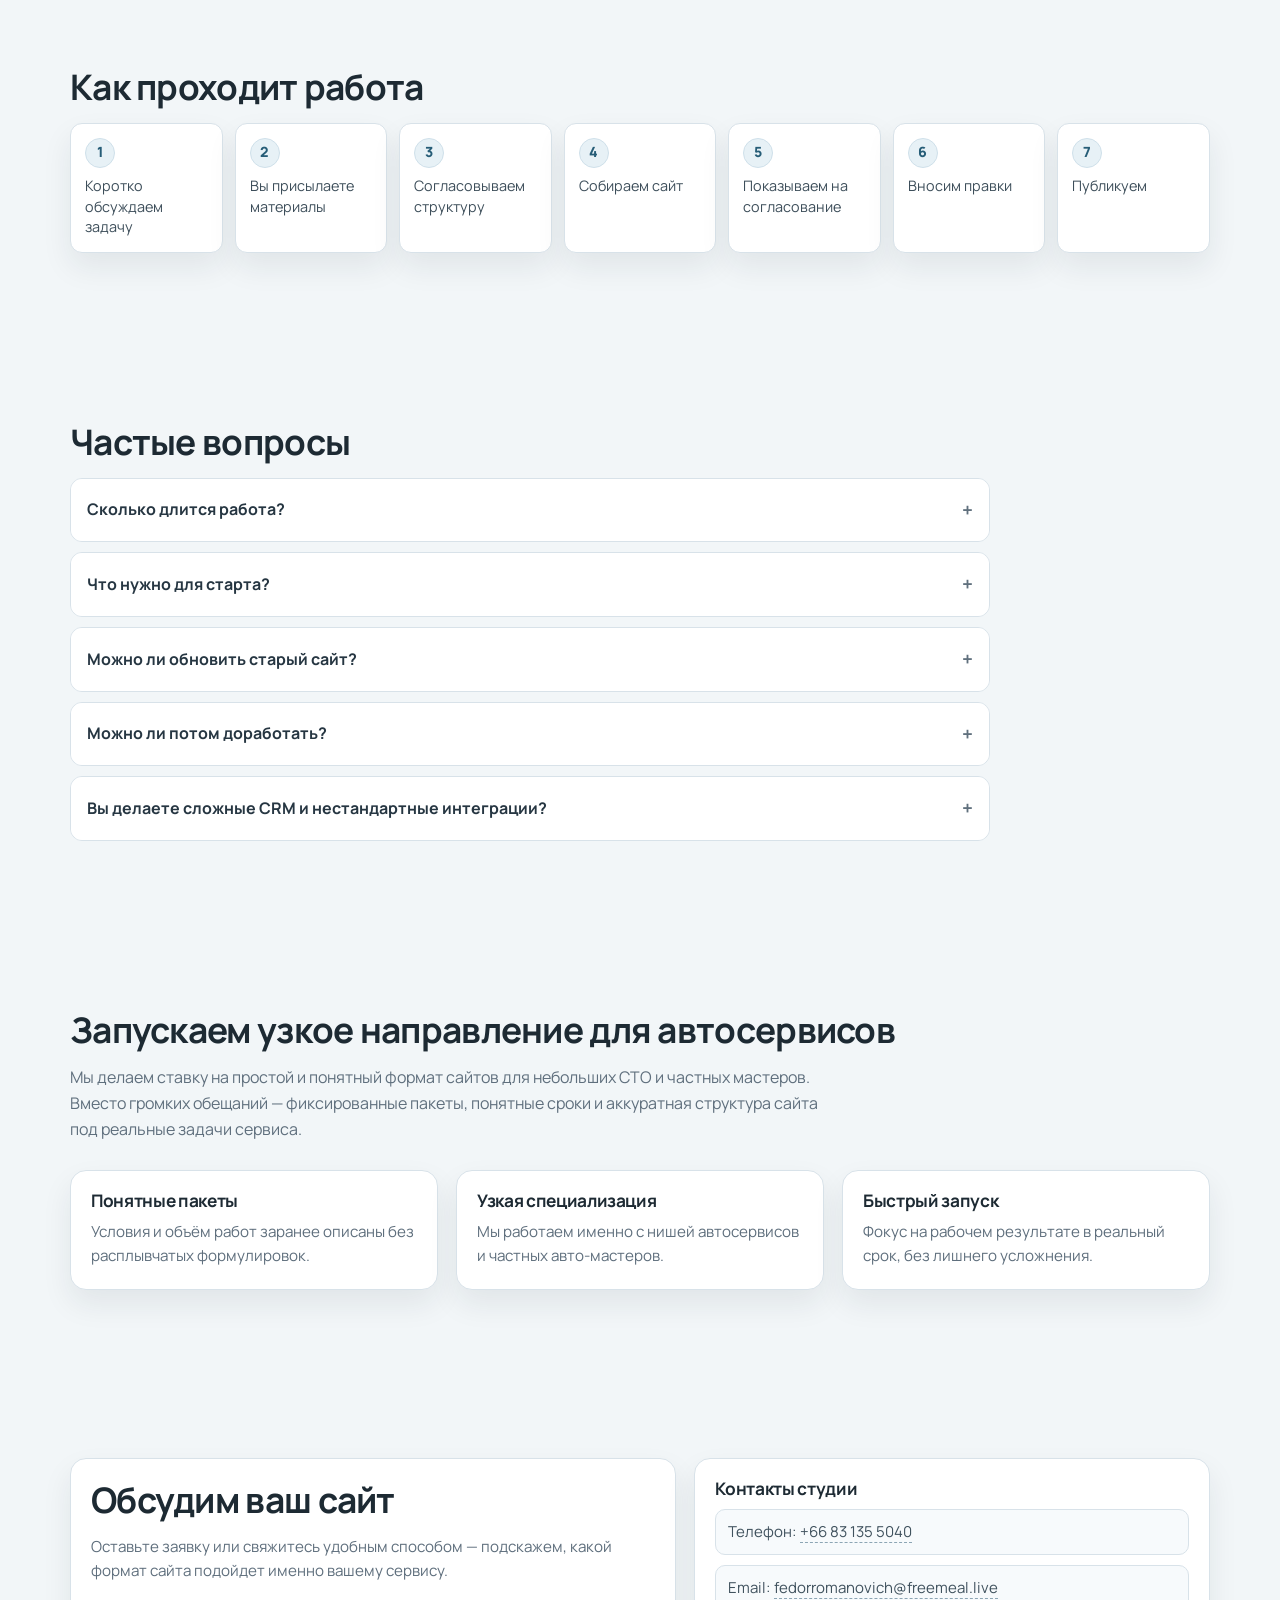
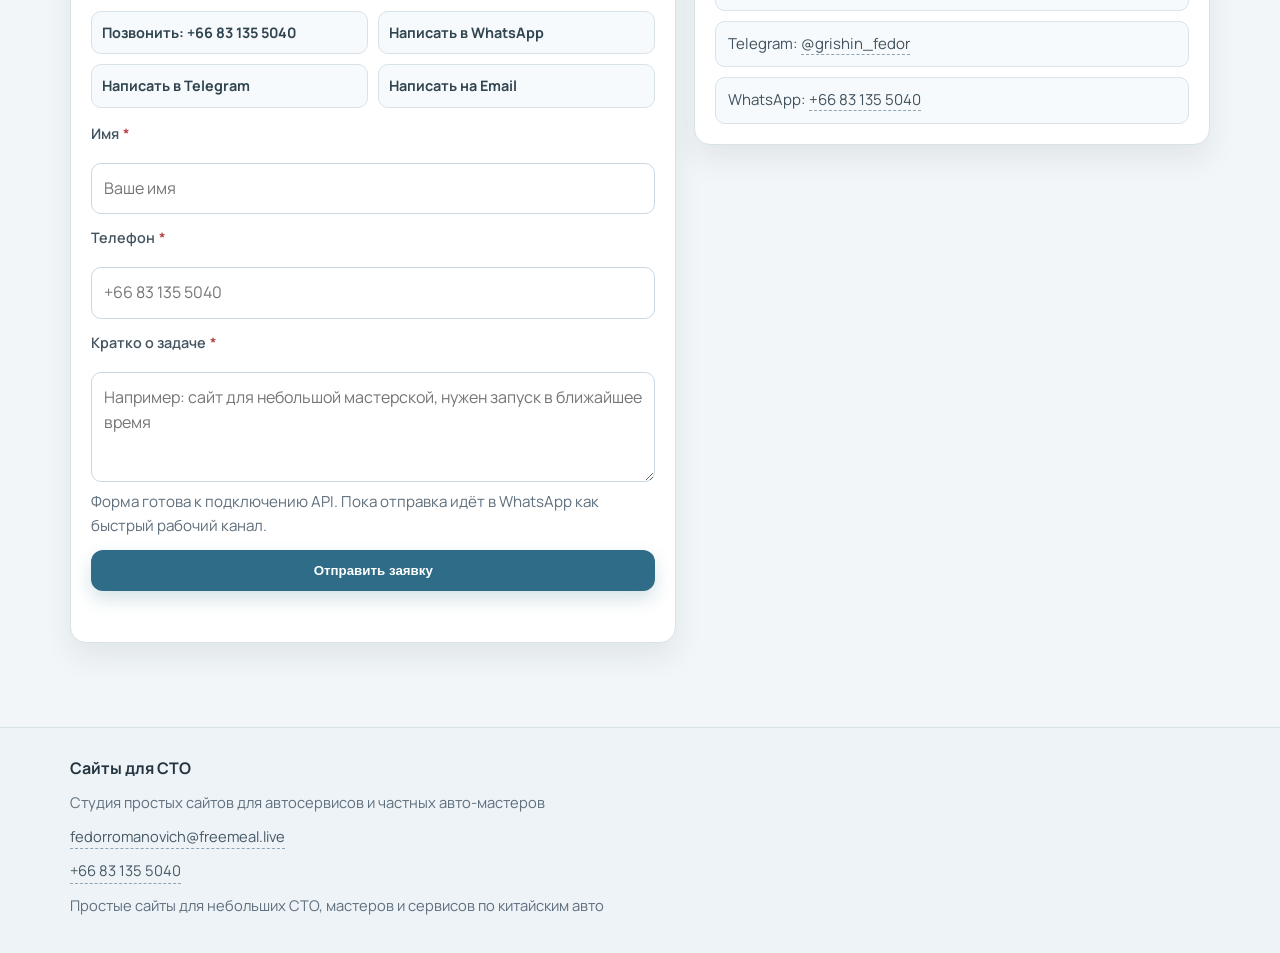
==== commit b04d7c30: "feat: add real contact data and finalize CTA actions" ====
--- a/index.html
+++ b/index.html
@@ -4,7 +4,15 @@
   <meta charset="UTF-8">
   <meta name="viewport" content="width=device-width, initial-scale=1.0">
   <title>Сайты для СТО — студия простых сайтов для автосервисов</title>
-  <meta name="description" content="Сайты для СТО: простые и аккуратные сайты для небольших автосервисов и частных авто-мастеров. Фиксированные пакеты и понятные сроки.">
+  <meta name="description" content="Сайты для СТО: аккуратные коммерческие сайты для небольших автосервисов и частных авто-мастеров. Понятная структура, фиксированные пакеты и прозрачные сроки.">
+  <meta property="og:type" content="website">
+  <meta property="og:title" content="Сайты для СТО — студия простых сайтов для автосервисов">
+  <meta property="og:description" content="Простые и аккуратные сайты для СТО, автоэлектриков и частных мастеров. Без перегруза, с понятными пакетами и сроками.">
+  <meta property="og:url" content="https://saity-dlya-sto.vercel.app/">
+  <meta property="og:image" content="https://saity-dlya-sto.vercel.app/assets/images/og-cover.svg">
+  <link rel="canonical" href="https://saity-dlya-sto.vercel.app/">
+  <link rel="icon" type="image/svg+xml" href="assets/icons/favicon.svg">
+  <link rel="apple-touch-icon" href="assets/icons/favicon.svg">
   <style>
     @import url('https://fonts.googleapis.com/css2?family=Manrope:wght@400;500;600;700;800&display=swap');
 
@@ -519,9 +527,32 @@
     /* Contacts */
     .contacts {
       display: grid;
-      grid-template-columns: 1fr 0.8fr;
+      grid-template-columns: 1fr 0.85fr;
       gap: 18px;
       align-items: start;
+    }
+
+    .contact-links {
+      display: grid;
+      grid-template-columns: repeat(2, minmax(0, 1fr));
+      gap: 10px;
+      margin-bottom: 14px;
+    }
+
+    .contact-links a {
+      text-decoration: none;
+      border: 1px solid var(--line);
+      border-radius: 10px;
+      background: #f7fafc;
+      color: #304550;
+      font-size: 0.9rem;
+      font-weight: 700;
+      padding: 9px 10px;
+    }
+
+    .contact-links a:hover {
+      border-color: #b8ccd9;
+      background: #f1f7fa;
     }
 
     .form-grid {
@@ -533,6 +564,11 @@
       font-size: 0.9rem;
       font-weight: 600;
       color: #435460;
+    }
+
+    .required {
+      color: #b33f3f;
+      margin-left: 4px;
     }
 
     input,
@@ -570,14 +606,29 @@
       border-radius: 10px;
       padding: 10px 12px;
       background: #f7fafc;
-      color: #3c4d59;
+      color: #40525e;
       font-size: 0.94rem;
+    }
+
+    .contact-list a {
+      color: inherit;
+      text-decoration: none;
+      border-bottom: 1px dashed #8ca5b4;
+    }
+
+    .contact-list a:hover {
+      border-bottom-color: #587588;
     }
 
     .submit-msg {
       font-size: 0.9rem;
-      color: #2b5f7a;
+      color: #2b6f47;
       min-height: 1.2em;
+    }
+
+    .form-help {
+      font-size: 0.85rem;
+      margin-top: -4px;
     }
 
     /* Footer */
@@ -599,6 +650,17 @@
       font-size: 1rem;
     }
 
+    .footer-grid a {
+      color: inherit;
+      text-decoration: none;
+      border-bottom: 1px dashed #8ca5b4;
+      width: fit-content;
+    }
+
+    .footer-grid a:hover {
+      border-bottom-color: #587588;
+    }
+
     @media (max-width: 1060px) {
       .steps {
         grid-template-columns: repeat(4, minmax(0, 1fr));
@@ -609,7 +671,8 @@
       .grid-2,
       .grid-3,
       .hero-wrap,
-      .contacts {
+      .contacts,
+      .contact-links {
         grid-template-columns: 1fr;
       }
 
@@ -716,7 +779,7 @@
           </ul>
           <div class="ui-row">
             <a href="#contacts">Запись онлайн</a>
-            <span>+7 (900) 000-00-00</span>
+            <span>Быстрый звонок</span>
           </div>
           <div class="ui-kpis">
             <div><strong>1 мин</strong><small>быстрый звонок</small></div>
@@ -884,28 +947,32 @@
         <div class="card">
           <h2>Обсудим ваш сайт</h2>
           <p class="lead">Оставьте заявку или свяжитесь удобным способом — подскажем, какой формат сайта подойдет именно вашему сервису.</p>
-          <form id="studioForm" class="form-grid">
-            <label>Имя
-              <input type="text" name="name" required placeholder="Ваше имя">
-            </label>
-            <label>Телефон
-              <input type="tel" name="phone" required placeholder="+7 (___) ___-__-__">
-            </label>
-            <label>Кратко о задаче
-              <textarea name="task" required placeholder="Например: сайт для небольшой мастерской, нужен запуск в ближайшее время"></textarea>
-            </label>
+          <div class="contact-links">
+            <a href="tel:+66831355040">Позвонить: +66 83 135 5040</a>
+            <a href="https://wa.me/66831355040" target="_blank" rel="noopener noreferrer">Написать в WhatsApp</a>
+            <a href="https://t.me/grishin_fedor" target="_blank" rel="noopener noreferrer">Написать в Telegram</a>
+            <a href="mailto:fedorromanovich@freemeal.live">Написать на Email</a>
+          </div>
+          <form id="studioForm" class="form-grid" novalidate>
+            <label for="studioName">Имя<span class="required">*</span></label>
+            <input id="studioName" type="text" name="name" required minlength="2" autocomplete="name" placeholder="Ваше имя">
+            <label for="studioPhone">Телефон<span class="required">*</span></label>
+            <input id="studioPhone" type="tel" name="phone" required pattern="^\+?[0-9\s\-()]{8,}$" autocomplete="tel" placeholder="+66 83 135 5040">
+            <label for="studioTask">Кратко о задаче<span class="required">*</span></label>
+            <textarea id="studioTask" name="task" required minlength="10" placeholder="Например: сайт для небольшой мастерской, нужен запуск в ближайшее время"></textarea>
+            <p class="form-help">Форма готова к подключению API. Пока отправка идёт в WhatsApp как быстрый рабочий канал.</p>
             <button class="btn btn-primary" type="submit">Отправить заявку</button>
             <p class="submit-msg" id="studioMsg" aria-live="polite"></p>
           </form>
         </div>
 
         <aside class="card">
-          <h3>Контакты</h3>
+          <h3>Контакты студии</h3>
           <ul class="contact-list">
-            <li>Телефон: +7 (900) 000-00-00</li>
-            <li>Email: hello@example.ru</li>
-            <li>Telegram: @example</li>
-            <li>WhatsApp: +7 (900) 000-00-00</li>
+            <li>Телефон: <a href="tel:+66831355040">+66 83 135 5040</a></li>
+            <li>Email: <a href="mailto:fedorromanovich@freemeal.live">fedorromanovich@freemeal.live</a></li>
+            <li>Telegram: <a href="https://t.me/grishin_fedor" target="_blank" rel="noopener noreferrer">@grishin_fedor</a></li>
+            <li>WhatsApp: <a href="https://wa.me/66831355040" target="_blank" rel="noopener noreferrer">+66 83 135 5040</a></li>
           </ul>
         </aside>
       </div>
@@ -917,13 +984,16 @@
     <div class="container footer-grid">
       <strong>Сайты для СТО</strong>
       <p>Студия простых сайтов для автосервисов и частных авто-мастеров</p>
-      <p>Email: hello@example.ru</p>
-      <p>Телефон: +7 (900) 000-00-00</p>
+      <a href="mailto:fedorromanovich@freemeal.live">fedorromanovich@freemeal.live</a>
+      <a href="tel:+66831355040">+66 83 135 5040</a>
       <p>Простые сайты для небольших СТО, мастеров и сервисов по китайским авто</p>
     </div>
   </footer>
 
   <script>
+    // Заполните URL, если хотите отправлять форму в API/сервис напрямую
+    const FORM_ENDPOINT = "";
+
     // Мобильное меню
     const burger = document.querySelector('.burger');
     const mobileMenu = document.getElementById('mobileMenu');
@@ -974,14 +1044,49 @@
       });
     });
 
-    // Демонстрационная форма
+    // Форма: валидация + отправка в endpoint (если задан) или fallback в WhatsApp
     const studioForm = document.getElementById('studioForm');
     const studioMsg = document.getElementById('studioMsg');
 
-    studioForm.addEventListener('submit', (event) => {
+    studioForm.addEventListener('submit', async (event) => {
       event.preventDefault();
-      studioForm.reset();
-      studioMsg.textContent = 'Спасибо! Заявка принята. Мы свяжемся с вами в рабочее время.';
+
+      if (!studioForm.checkValidity()) {
+        studioMsg.textContent = 'Проверьте, пожалуйста, обязательные поля формы.';
+        studioForm.reportValidity();
+        return;
+      }
+
+      const formData = new FormData(studioForm);
+      const payload = {
+        name: String(formData.get('name') || '').trim(),
+        phone: String(formData.get('phone') || '').trim(),
+        task: String(formData.get('task') || '').trim()
+      };
+
+      try {
+        if (FORM_ENDPOINT) {
+          const response = await fetch(FORM_ENDPOINT, {
+            method: 'POST',
+            headers: { 'Content-Type': 'application/json' },
+            body: JSON.stringify(payload)
+          });
+
+          if (!response.ok) {
+            throw new Error('endpoint-error');
+          }
+
+          studioMsg.textContent = 'Спасибо! Заявка отправлена. Мы скоро свяжемся с вами.';
+          studioForm.reset();
+          return;
+        }
+
+        const text = `Новая заявка с сайта Сайты для СТО%0AИмя: ${encodeURIComponent(payload.name)}%0AТелефон: ${encodeURIComponent(payload.phone)}%0AЗадача: ${encodeURIComponent(payload.task)}`;
+        window.open(`https://wa.me/66831355040?text=${text}`, '_blank', 'noopener,noreferrer');
+        studioMsg.textContent = 'Открыли WhatsApp с вашей заявкой. Проверьте и отправьте сообщение.';
+      } catch (error) {
+        studioMsg.textContent = 'Не удалось отправить заявку автоматически. Напишите в Telegram: @grishin_fedor';
+      }
     });
   </script>
 </body>
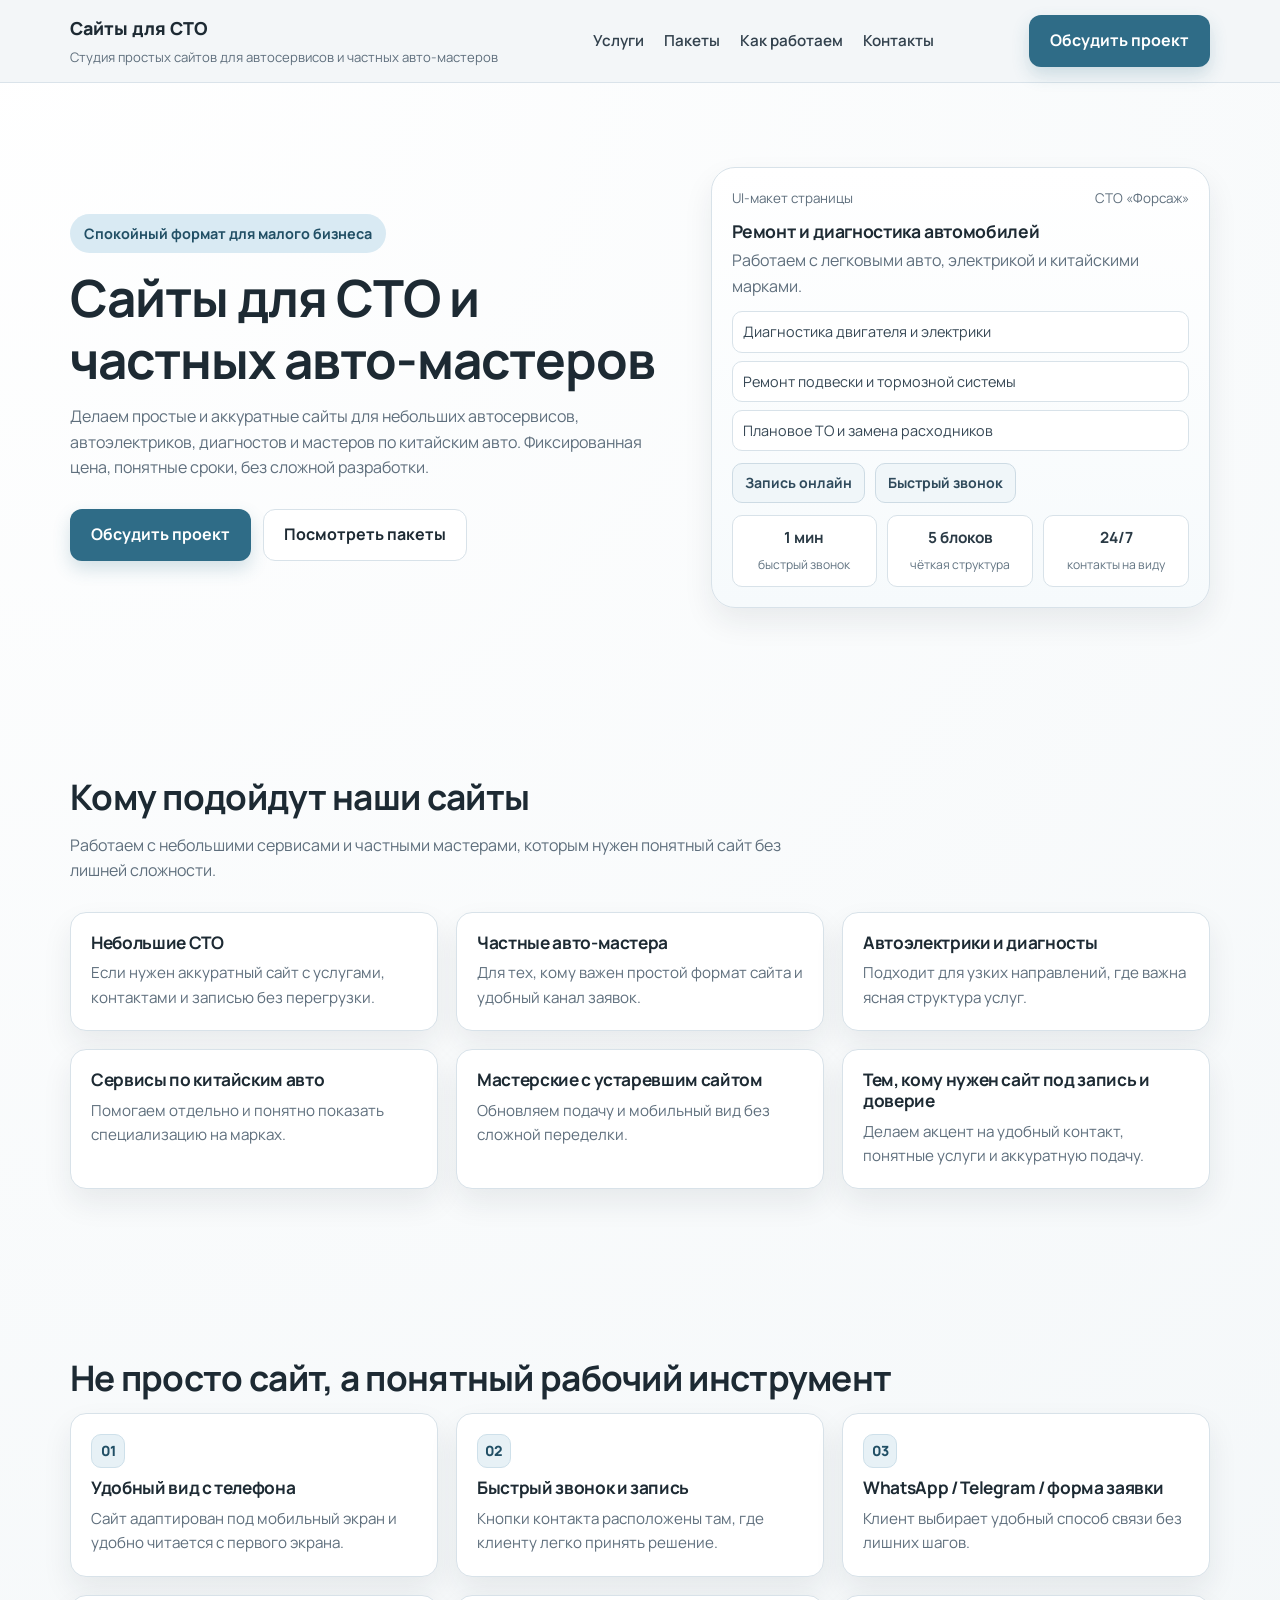
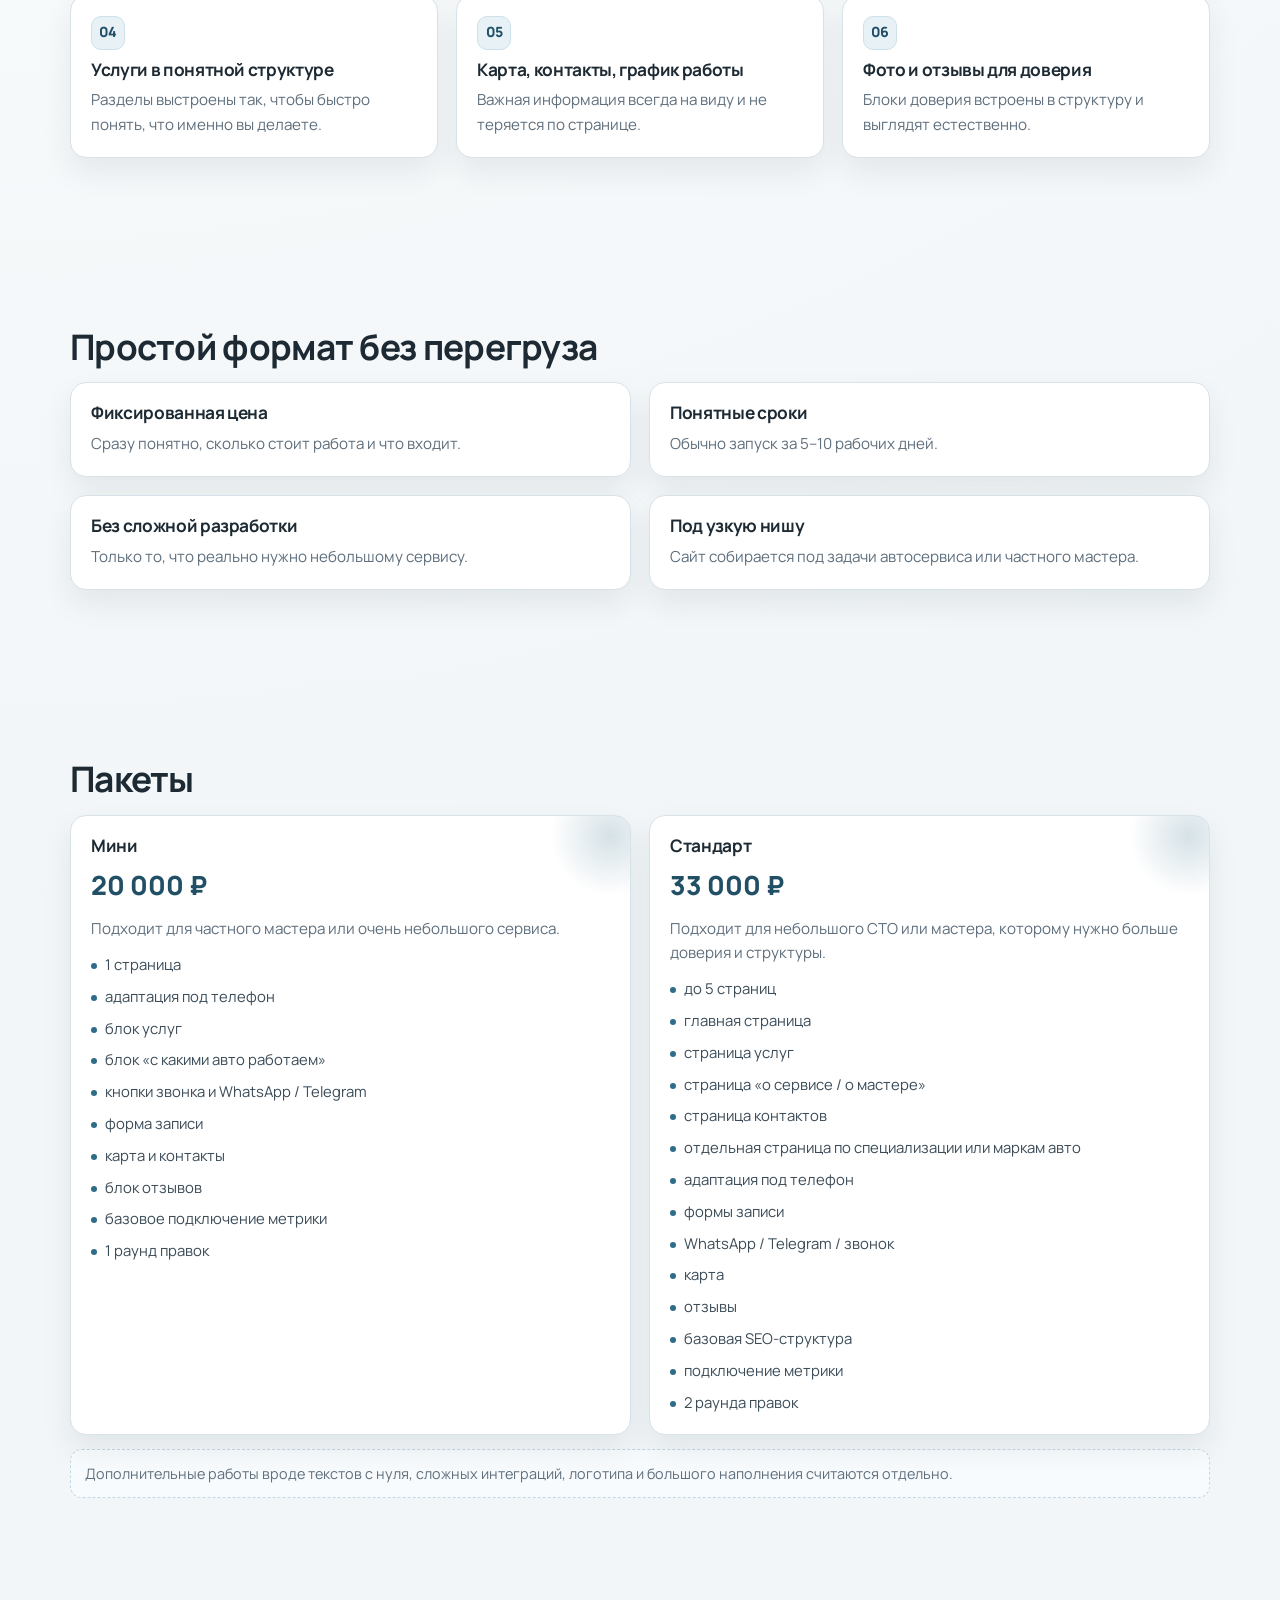
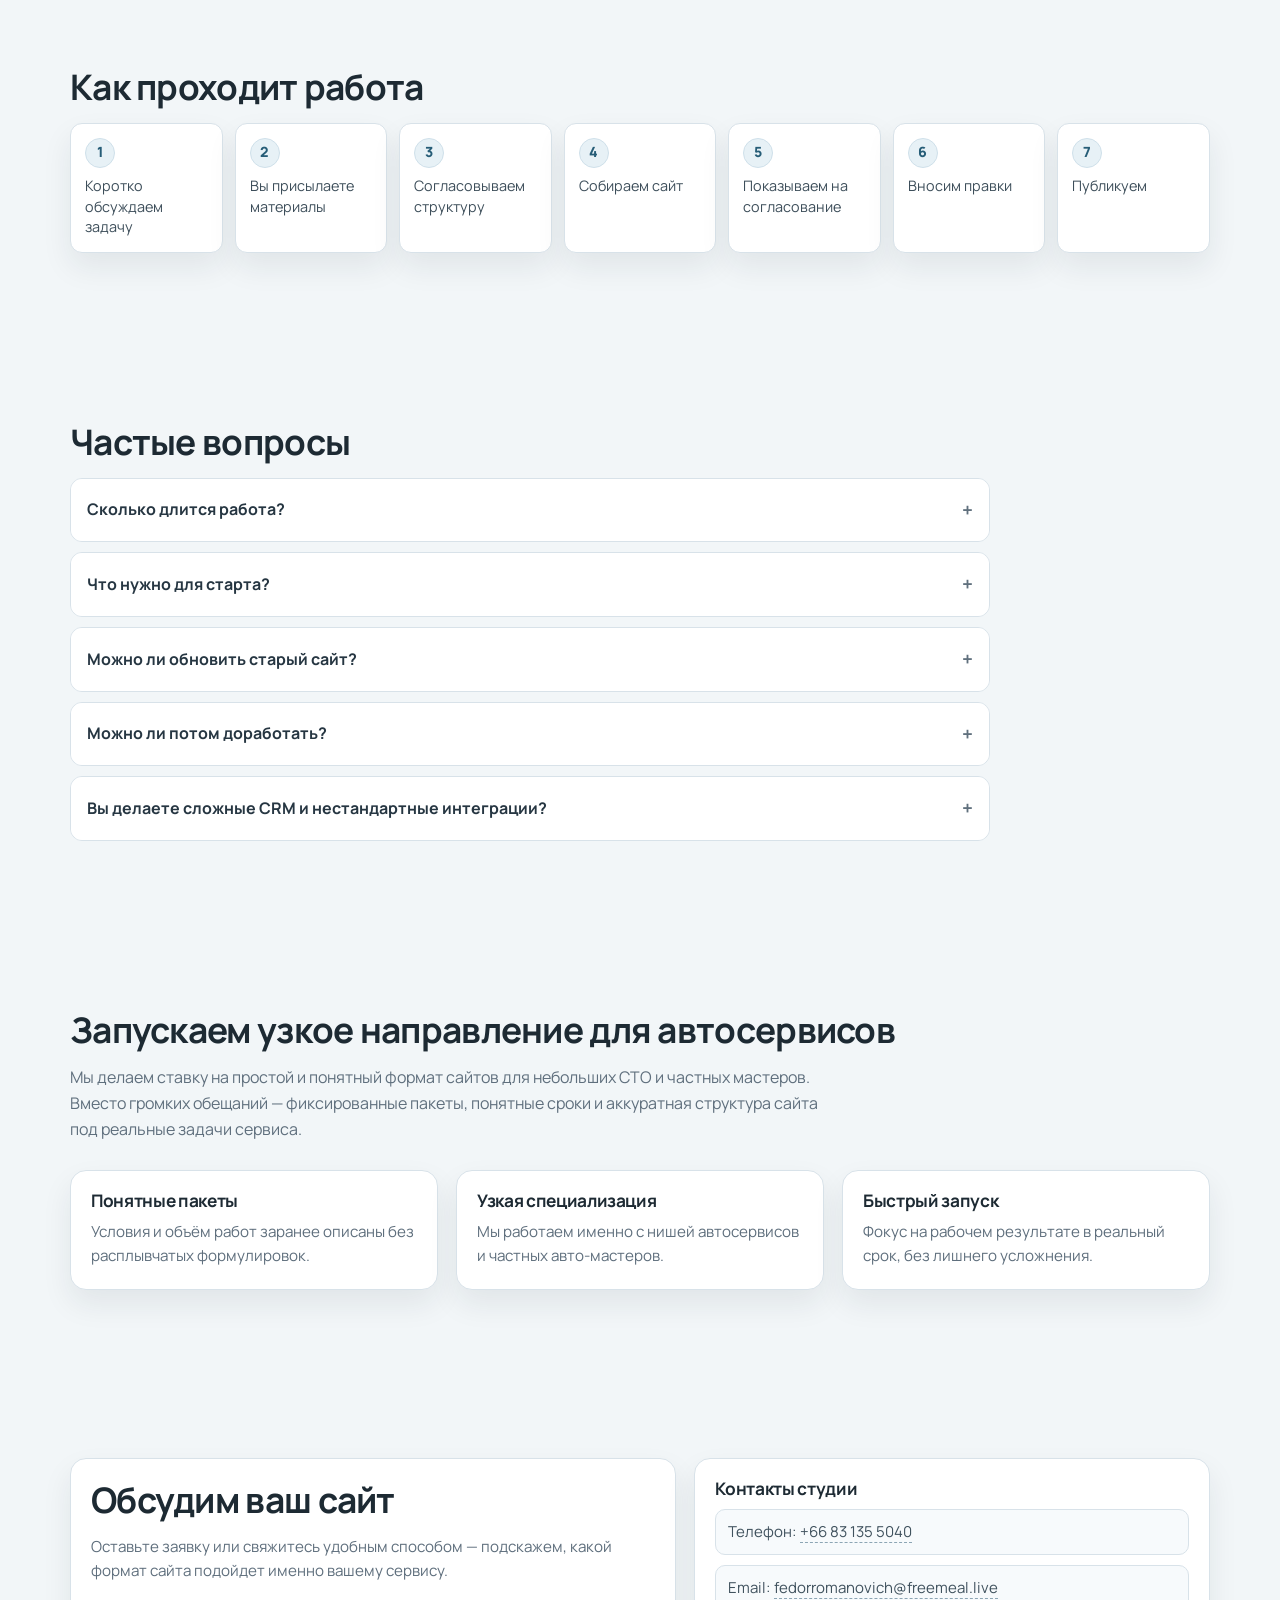
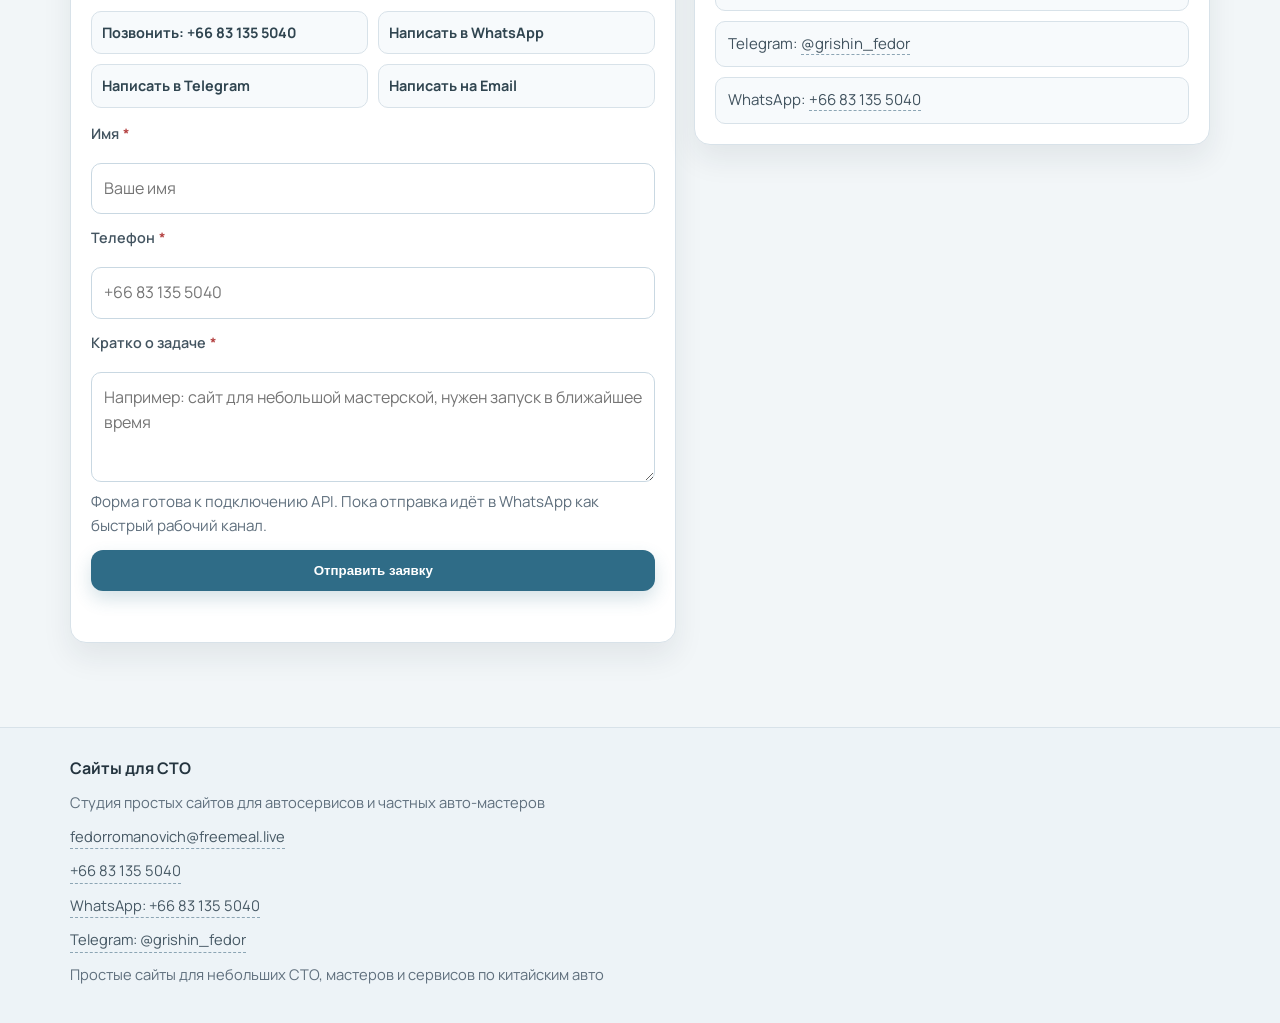
==== commit b079e0ff: "fix: polish final contact links and submit feedback" ====
--- a/index.html
+++ b/index.html
@@ -986,6 +986,8 @@
       <p>Студия простых сайтов для автосервисов и частных авто-мастеров</p>
       <a href="mailto:fedorromanovich@freemeal.live">fedorromanovich@freemeal.live</a>
       <a href="tel:+66831355040">+66 83 135 5040</a>
+      <a href="https://wa.me/66831355040" target="_blank" rel="noopener noreferrer">WhatsApp: +66 83 135 5040</a>
+      <a href="https://t.me/grishin_fedor" target="_blank" rel="noopener noreferrer">Telegram: @grishin_fedor</a>
       <p>Простые сайты для небольших СТО, мастеров и сервисов по китайским авто</p>
     </div>
   </footer>
@@ -1082,8 +1084,11 @@
         }
 
         const text = `Новая заявка с сайта Сайты для СТО%0AИмя: ${encodeURIComponent(payload.name)}%0AТелефон: ${encodeURIComponent(payload.phone)}%0AЗадача: ${encodeURIComponent(payload.task)}`;
-        window.open(`https://wa.me/66831355040?text=${text}`, '_blank', 'noopener,noreferrer');
-        studioMsg.textContent = 'Открыли WhatsApp с вашей заявкой. Проверьте и отправьте сообщение.';
+        const whatsappWindow = window.open(`https://wa.me/66831355040?text=${text}`, '_blank', 'noopener,noreferrer');
+        studioForm.reset();
+        studioMsg.textContent = whatsappWindow
+          ? 'Открыли WhatsApp с вашей заявкой. Проверьте и отправьте сообщение.'
+          : 'Браузер заблокировал новое окно. Напишите в WhatsApp вручную: +66 83 135 5040';
       } catch (error) {
         studioMsg.textContent = 'Не удалось отправить заявку автоматически. Напишите в Telegram: @grishin_fedor';
       }
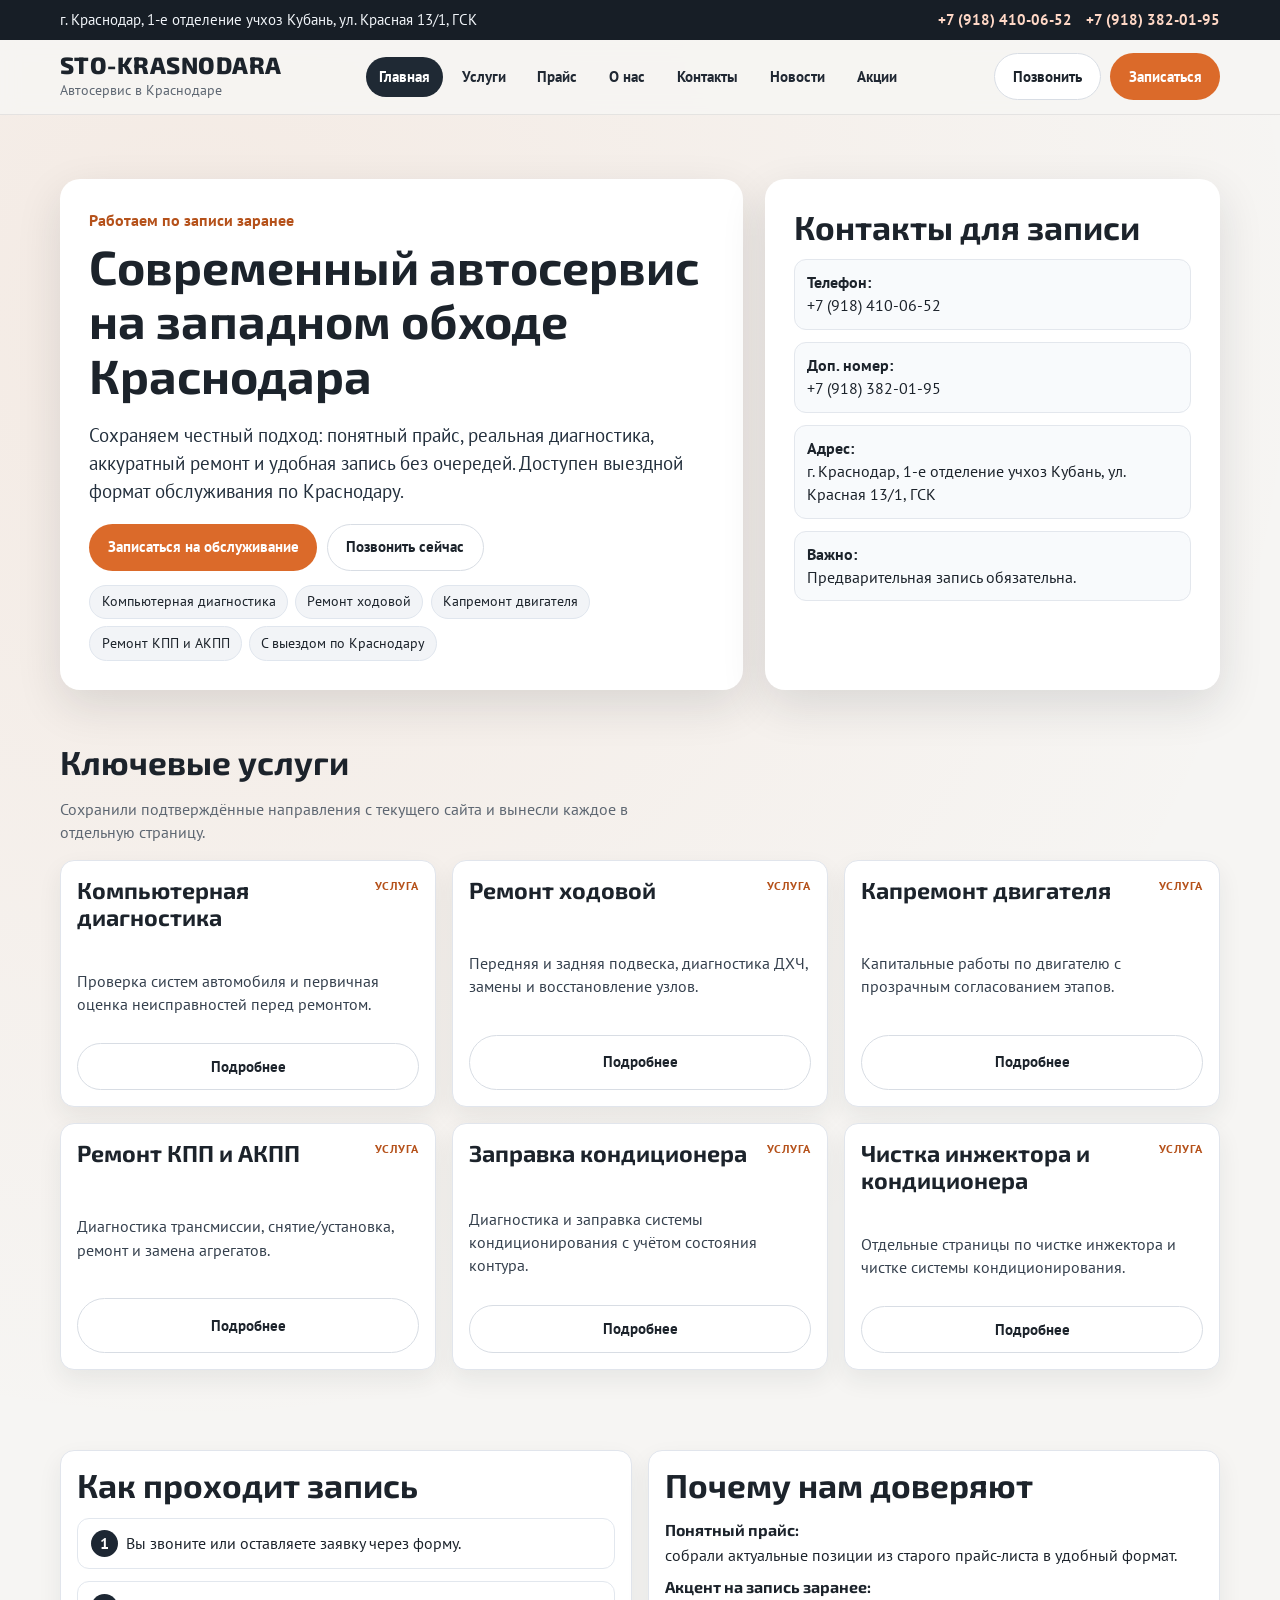
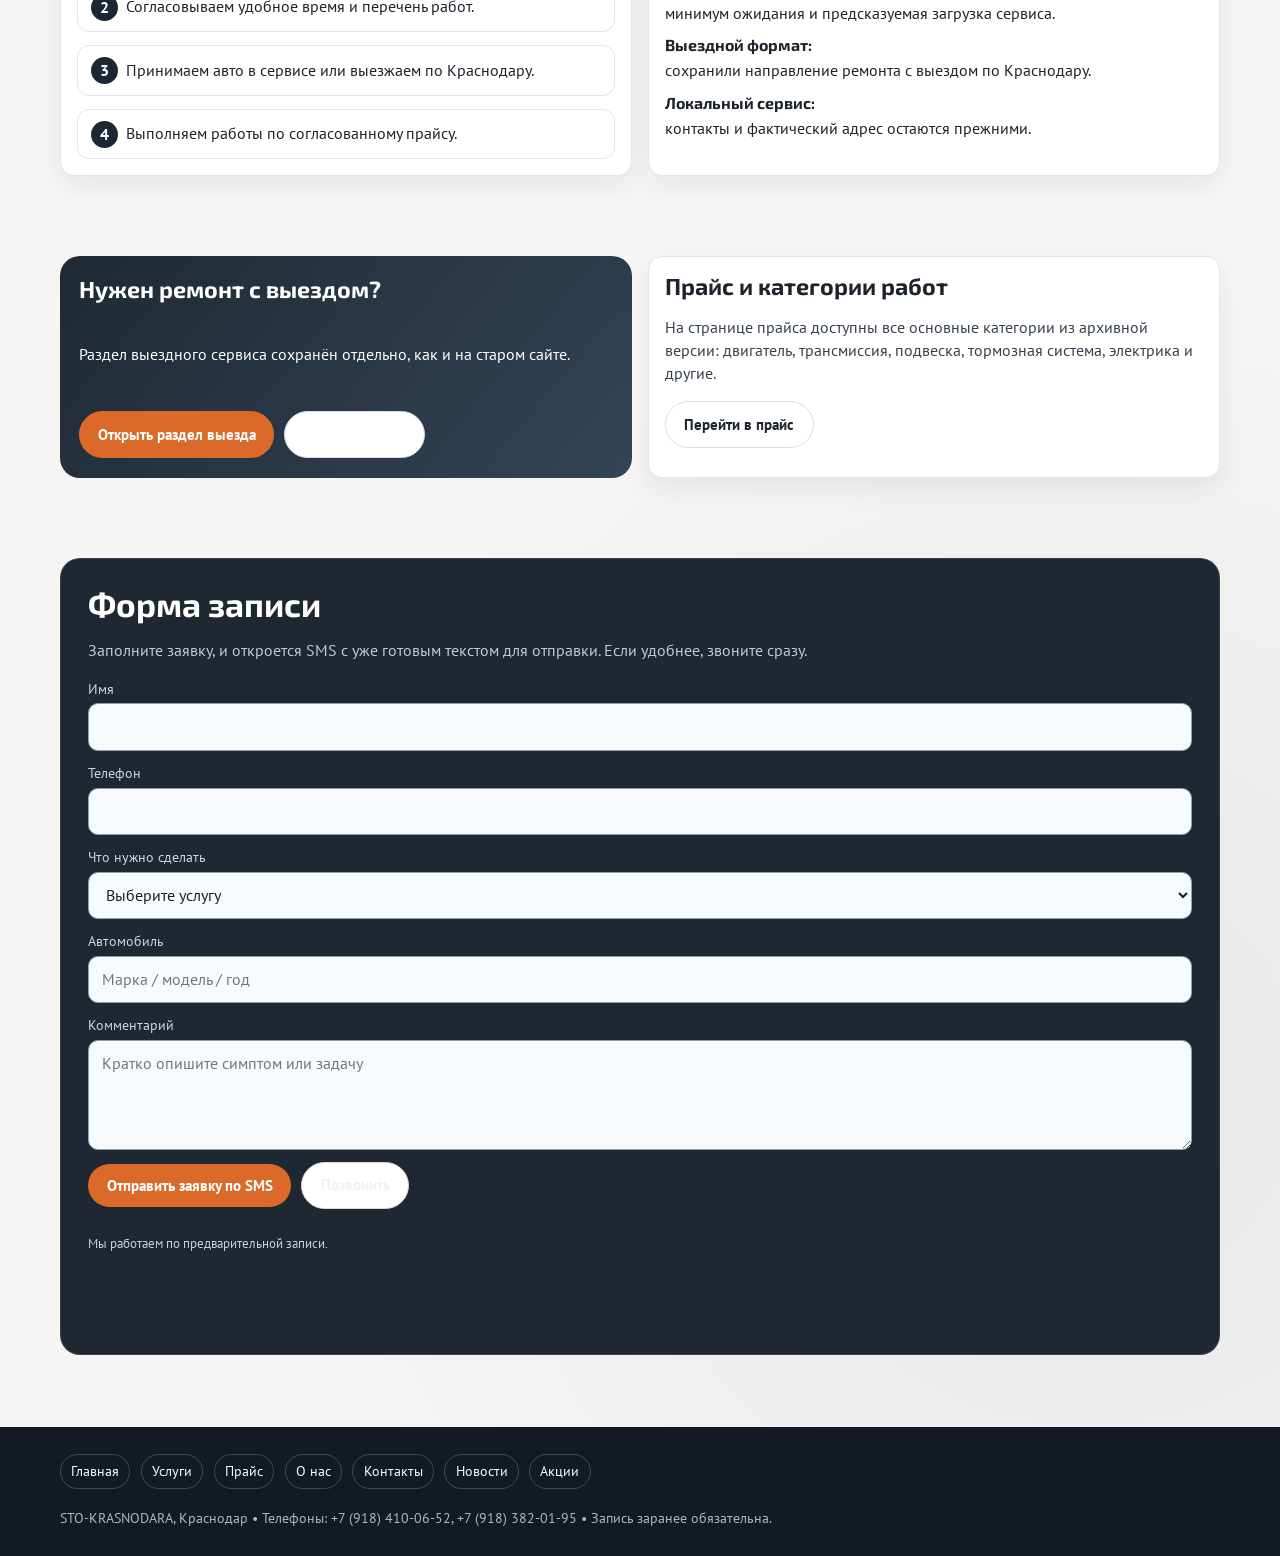
==== commit 3a464e85: "Rebuild site for sto-krasnodara with modern multi-page UX" ====
--- a/index.html
+++ b/index.html
@@ -1,1098 +1,245 @@
-﻿<!DOCTYPE html>
+﻿<!doctype html>
 <html lang="ru">
 <head>
-  <meta charset="UTF-8">
-  <meta name="viewport" content="width=device-width, initial-scale=1.0">
-  <title>Сайты для СТО — студия простых сайтов для автосервисов</title>
-  <meta name="description" content="Сайты для СТО: аккуратные коммерческие сайты для небольших автосервисов и частных авто-мастеров. Понятная структура, фиксированные пакеты и прозрачные сроки.">
-  <meta property="og:type" content="website">
-  <meta property="og:title" content="Сайты для СТО — студия простых сайтов для автосервисов">
-  <meta property="og:description" content="Простые и аккуратные сайты для СТО, автоэлектриков и частных мастеров. Без перегруза, с понятными пакетами и сроками.">
-  <meta property="og:url" content="https://saity-dlya-sto.vercel.app/">
-  <meta property="og:image" content="https://saity-dlya-sto.vercel.app/assets/images/og-cover.svg">
-  <link rel="canonical" href="https://saity-dlya-sto.vercel.app/">
-  <link rel="icon" type="image/svg+xml" href="assets/icons/favicon.svg">
-  <link rel="apple-touch-icon" href="assets/icons/favicon.svg">
-  <style>
-    @import url('https://fonts.googleapis.com/css2?family=Manrope:wght@400;500;600;700;800&display=swap');
-
-    :root {
-      --bg: #f2f6f8;
-      --surface: #ffffff;
-      --surface-soft: #f7fafc;
-      --text: #1d2a33;
-      --muted: #5f6f7d;
-      --accent: #2f6c87;
-      --accent-dark: #214f65;
-      --accent-soft: #d9eaf3;
-      --line: #d8e2e9;
-      --shadow: 0 14px 30px rgba(24, 39, 49, 0.08);
-      --radius-xl: 24px;
-      --radius-lg: 16px;
-      --radius-md: 12px;
-      --container: min(1140px, 92%);
-    }
-
-    * {
-      box-sizing: border-box;
-      margin: 0;
-      padding: 0;
-    }
-
-    html {
-      scroll-behavior: smooth;
-    }
-
-    body {
-      font-family: 'Manrope', 'Segoe UI', sans-serif;
-      line-height: 1.6;
-      color: var(--text);
-      background:
-        radial-gradient(circle at 0% 0%, #ffffff 0%, #f2f6f8 42%),
-        linear-gradient(180deg, #f7fafc 0%, #f2f6f8 100%);
-    }
-
-    .container {
-      width: var(--container);
-      margin: 0 auto;
-    }
-
-    .section {
-      padding: 84px 0;
-    }
-
-    h1, h2, h3 {
-      letter-spacing: -0.02em;
-      line-height: 1.2;
-    }
-
-    h1 {
-      font-size: clamp(2rem, 4vw, 3.2rem);
-      margin-bottom: 14px;
-    }
-
-    h2 {
-      font-size: clamp(1.65rem, 3vw, 2.2rem);
-      margin-bottom: 14px;
-    }
-
-    h3 {
-      font-size: 1.08rem;
-      margin-bottom: 8px;
-    }
-
-    p {
-      color: var(--muted);
-    }
-
-    .lead {
-      max-width: 760px;
-      margin-bottom: 28px;
-    }
-
-    .chip {
-      display: inline-flex;
-      align-items: center;
-      padding: 8px 14px;
-      border-radius: 999px;
-      background: var(--accent-soft);
-      color: var(--accent-dark);
-      font-weight: 700;
-      font-size: 0.9rem;
-      margin-bottom: 14px;
-    }
-
-    .btn {
-      display: inline-flex;
-      align-items: center;
-      justify-content: center;
-      text-decoration: none;
-      border-radius: 12px;
-      padding: 12px 20px;
-      font-weight: 700;
-      border: 1px solid transparent;
-      cursor: pointer;
-      transition: 0.2s ease;
-      white-space: nowrap;
-    }
-
-    .btn-primary {
-      background: var(--accent);
-      color: #fff;
-      box-shadow: 0 8px 18px rgba(47, 108, 135, 0.2);
-    }
-
-    .btn-primary:hover {
-      background: var(--accent-dark);
-      transform: translateY(-1px);
-    }
-
-    .btn-secondary {
-      background: var(--surface);
-      color: var(--text);
-      border-color: var(--line);
-    }
-
-    .btn-secondary:hover {
-      border-color: #bacdd9;
-      transform: translateY(-1px);
-    }
-
-    .grid {
-      display: grid;
-      gap: 18px;
-    }
-
-    .grid-2 {
-      grid-template-columns: repeat(2, minmax(0, 1fr));
-    }
-
-    .grid-3 {
-      grid-template-columns: repeat(3, minmax(0, 1fr));
-    }
-
-    .card {
-      background: var(--surface);
-      border: 1px solid var(--line);
-      border-radius: var(--radius-lg);
-      box-shadow: var(--shadow);
-      padding: 20px;
-    }
-
-    /* Header */
-    .header {
-      position: sticky;
-      top: 0;
-      z-index: 40;
-      background: rgba(242, 246, 248, 0.92);
-      backdrop-filter: blur(8px);
-      border-bottom: 1px solid rgba(216, 226, 233, 0.9);
-    }
-
-    .header-inner {
-      display: flex;
-      align-items: center;
-      justify-content: space-between;
-      gap: 18px;
-      padding: 14px 0;
-    }
-
-    .brand {
-      max-width: 490px;
-    }
-
-    .brand a {
-      text-decoration: none;
-      font-size: 1.12rem;
-      font-weight: 800;
-      color: var(--text);
-      display: inline-block;
-      margin-bottom: 4px;
-    }
-
-    .brand p {
-      font-size: 0.82rem;
-    }
-
-    .nav {
-      display: flex;
-      gap: 20px;
-      align-items: center;
-    }
-
-    .nav a {
-      text-decoration: none;
-      color: #32414d;
-      font-weight: 600;
-      font-size: 0.95rem;
-    }
-
-    .nav a:hover {
-      color: var(--accent-dark);
-    }
-
-    .burger {
-      display: none;
-      width: 42px;
-      height: 42px;
-      border: 1px solid var(--line);
-      border-radius: 10px;
-      background: #fff;
-      position: relative;
-      cursor: pointer;
-    }
-
-    .burger::before,
-    .burger::after,
-    .burger span {
-      content: "";
-      position: absolute;
-      left: 10px;
-      right: 10px;
-      height: 2px;
-      background: #2d3c47;
-      transition: 0.2s ease;
-    }
-
-    .burger::before { top: 13px; }
-    .burger span { top: 50%; transform: translateY(-50%); }
-    .burger::after { bottom: 13px; }
-
-    .burger.is-open span { opacity: 0; }
-    .burger.is-open::before { top: 20px; transform: rotate(45deg); }
-    .burger.is-open::after { bottom: 20px; transform: rotate(-45deg); }
-
-    .mobile-menu {
-      display: none;
-      border-top: 1px solid var(--line);
-      padding: 12px 0 16px;
-    }
-
-    .mobile-menu.open {
-      display: block;
-    }
-
-    .mobile-menu nav {
-      display: grid;
-      gap: 8px;
-      margin-bottom: 10px;
-    }
-
-    .mobile-menu nav a {
-      text-decoration: none;
-      color: #2f3f4b;
-      font-weight: 600;
-      padding: 8px 0;
-    }
-
-    /* Hero */
-    .hero-wrap {
-      display: grid;
-      grid-template-columns: 1.1fr 0.9fr;
-      gap: 30px;
-      align-items: center;
-    }
-
-    .hero-actions {
-      display: flex;
-      flex-wrap: wrap;
-      gap: 12px;
-      margin-top: 12px;
-    }
-
-    .ui-mock {
-      padding: 20px;
-      border-radius: var(--radius-xl);
-      background: linear-gradient(180deg, #ffffff 0%, #f6fafc 100%);
-      border: 1px solid var(--line);
-      box-shadow: var(--shadow);
-    }
-
-    .ui-line {
-      display: flex;
-      justify-content: space-between;
-      font-size: 0.84rem;
-      color: #5f6f7d;
-      margin-bottom: 12px;
-    }
-
-    .ui-mock h3 {
-      margin-bottom: 6px;
-      font-size: 1.1rem;
-    }
-
-    .ui-mock ul {
-      list-style: none;
-      display: grid;
-      gap: 8px;
-      margin: 12px 0;
-    }
-
-    .ui-mock li {
-      border: 1px solid var(--line);
-      border-radius: 10px;
-      padding: 8px 10px;
-      background: #fff;
-      color: #364754;
-      font-size: 0.9rem;
-    }
-
-    .ui-row {
-      display: flex;
-      gap: 10px;
-      flex-wrap: wrap;
-      margin-bottom: 12px;
-    }
-
-    .ui-row span,
-    .ui-row a {
-      border: 1px solid #cddbe4;
-      background: #f0f6f9;
-      border-radius: 10px;
-      padding: 8px 12px;
-      font-size: 0.88rem;
-      color: #2f4a5c;
-      text-decoration: none;
-      font-weight: 700;
-    }
-
-    .ui-kpis {
-      display: grid;
-      grid-template-columns: repeat(3, minmax(0, 1fr));
-      gap: 10px;
-    }
-
-    .ui-kpis div {
-      border: 1px solid var(--line);
-      border-radius: 10px;
-      text-align: center;
-      padding: 10px 8px;
-      background: #fff;
-    }
-
-    .ui-kpis strong {
-      display: block;
-      color: #2a3a45;
-      font-size: 0.96rem;
-    }
-
-    .ui-kpis small {
-      color: #627482;
-      font-size: 0.76rem;
-    }
-
-    /* Common cards */
-    .icon {
-      width: 34px;
-      height: 34px;
-      border-radius: 10px;
-      display: grid;
-      place-items: center;
-      font-weight: 800;
-      margin-bottom: 10px;
-      color: var(--accent-dark);
-      background: #e7f1f6;
-      border: 1px solid #cee0ea;
-      font-size: 0.88rem;
-    }
-
-    .card p {
-      font-size: 0.95rem;
-    }
-
-    /* Packages */
-    .package {
-      position: relative;
-      overflow: hidden;
-    }
-
-    .package::after {
-      content: "";
-      position: absolute;
-      width: 120px;
-      height: 120px;
-      border-radius: 999px;
-      right: -40px;
-      top: -40px;
-      background: radial-gradient(circle, rgba(47,108,135,0.2) 0%, rgba(47,108,135,0) 70%);
-    }
-
-    .price {
-      font-size: 1.65rem;
-      font-weight: 800;
-      color: #214f65;
-      margin-bottom: 10px;
-    }
-
-    .package ul {
-      list-style: none;
-      display: grid;
-      gap: 8px;
-      margin-top: 12px;
-    }
-
-    .package li {
-      position: relative;
-      padding-left: 14px;
-      color: #3b4c58;
-      font-size: 0.93rem;
-    }
-
-    .package li::before {
-      content: "";
-      width: 6px;
-      height: 6px;
-      border-radius: 999px;
-      background: var(--accent);
-      position: absolute;
-      left: 0;
-      top: 10px;
-    }
-
-    .note {
-      margin-top: 14px;
-      border: 1px dashed #c4d7e2;
-      border-radius: 12px;
-      padding: 12px 14px;
-      background: #f7fbfd;
-      font-size: 0.9rem;
-    }
-
-    /* Steps */
-    .steps {
-      display: grid;
-      grid-template-columns: repeat(7, minmax(0, 1fr));
-      gap: 12px;
-    }
-
-    .step {
-      background: #fff;
-      border: 1px solid var(--line);
-      border-radius: 12px;
-      padding: 14px;
-      box-shadow: var(--shadow);
-      min-height: 120px;
-    }
-
-    .step .n {
-      width: 30px;
-      height: 30px;
-      border-radius: 999px;
-      border: 1px solid #cfe0ea;
-      background: #e7f1f6;
-      color: #265d77;
-      font-size: 0.88rem;
-      font-weight: 800;
-      display: grid;
-      place-items: center;
-      margin-bottom: 8px;
-    }
-
-    .step p {
-      font-size: 0.9rem;
-      color: #3d4e5a;
-      line-height: 1.45;
-    }
-
-    /* FAQ */
-    .faq {
-      max-width: 920px;
-      display: grid;
-      gap: 10px;
-    }
-
-    .faq-item {
-      border: 1px solid var(--line);
-      border-radius: 12px;
-      overflow: hidden;
-      background: #fff;
-    }
-
-    .faq-q {
-      width: 100%;
-      border: 0;
-      background: #fff;
-      text-align: left;
-      padding: 16px;
-      font: inherit;
-      font-weight: 700;
-      cursor: pointer;
-      display: flex;
-      justify-content: space-between;
-      align-items: center;
-      color: #263642;
-    }
-
-    .faq-q span {
-      font-size: 1.2rem;
-      color: #60707d;
-      transition: 0.2s ease;
-    }
-
-    .faq-a {
-      max-height: 0;
-      overflow: hidden;
-      transition: max-height 0.25s ease;
-    }
-
-    .faq-a p {
-      padding: 0 16px 16px;
-      font-size: 0.95rem;
-    }
-
-    .faq-item.active .faq-q span {
-      transform: rotate(45deg);
-    }
-
-    /* Contacts */
-    .contacts {
-      display: grid;
-      grid-template-columns: 1fr 0.85fr;
-      gap: 18px;
-      align-items: start;
-    }
-
-    .contact-links {
-      display: grid;
-      grid-template-columns: repeat(2, minmax(0, 1fr));
-      gap: 10px;
-      margin-bottom: 14px;
-    }
-
-    .contact-links a {
-      text-decoration: none;
-      border: 1px solid var(--line);
-      border-radius: 10px;
-      background: #f7fafc;
-      color: #304550;
-      font-size: 0.9rem;
-      font-weight: 700;
-      padding: 9px 10px;
-    }
-
-    .contact-links a:hover {
-      border-color: #b8ccd9;
-      background: #f1f7fa;
-    }
-
-    .form-grid {
-      display: grid;
-      gap: 12px;
-    }
-
-    label {
-      font-size: 0.9rem;
-      font-weight: 600;
-      color: #435460;
-    }
-
-    .required {
-      color: #b33f3f;
-      margin-left: 4px;
-    }
-
-    input,
-    textarea {
-      width: 100%;
-      margin-top: 6px;
-      border: 1px solid #c9d8e2;
-      border-radius: 10px;
-      padding: 12px;
-      font: inherit;
-      outline: none;
-      background: #fff;
-      color: #2c3f4c;
-    }
-
-    textarea {
-      min-height: 110px;
-      resize: vertical;
-    }
-
-    input:focus,
-    textarea:focus {
-      border-color: #90b3c7;
-    }
-
-    .contact-list {
-      list-style: none;
-      display: grid;
-      gap: 10px;
-      margin-top: 10px;
-    }
-
-    .contact-list li {
-      border: 1px solid var(--line);
-      border-radius: 10px;
-      padding: 10px 12px;
-      background: #f7fafc;
-      color: #40525e;
-      font-size: 0.94rem;
-    }
-
-    .contact-list a {
-      color: inherit;
-      text-decoration: none;
-      border-bottom: 1px dashed #8ca5b4;
-    }
-
-    .contact-list a:hover {
-      border-bottom-color: #587588;
-    }
-
-    .submit-msg {
-      font-size: 0.9rem;
-      color: #2b6f47;
-      min-height: 1.2em;
-    }
-
-    .form-help {
-      font-size: 0.85rem;
-      margin-top: -4px;
-    }
-
-    /* Footer */
-    footer {
-      border-top: 1px solid var(--line);
-      background: #edf3f7;
-      padding: 28px 0 36px;
-    }
-
-    .footer-grid {
-      display: grid;
-      gap: 10px;
-      color: #465864;
-      font-size: 0.92rem;
-    }
-
-    .footer-grid strong {
-      color: #24343f;
-      font-size: 1rem;
-    }
-
-    .footer-grid a {
-      color: inherit;
-      text-decoration: none;
-      border-bottom: 1px dashed #8ca5b4;
-      width: fit-content;
-    }
-
-    .footer-grid a:hover {
-      border-bottom-color: #587588;
-    }
-
-    @media (max-width: 1060px) {
-      .steps {
-        grid-template-columns: repeat(4, minmax(0, 1fr));
-      }
-    }
-
-    @media (max-width: 920px) {
-      .grid-2,
-      .grid-3,
-      .hero-wrap,
-      .contacts,
-      .contact-links {
-        grid-template-columns: 1fr;
-      }
-
-      .section {
-        padding: 72px 0;
-      }
-
-      .header-inner .nav,
-      .header-inner > .btn-primary {
-        display: none;
-      }
-
-      .burger {
-        display: inline-block;
-      }
-
-      .steps {
-        grid-template-columns: repeat(2, minmax(0, 1fr));
-      }
-    }
-
-    @media (max-width: 640px) {
-      .section {
-        padding: 64px 0;
-      }
-
-      .hero-actions .btn,
-      .mobile-menu .btn {
-        width: 100%;
-      }
-
-      .ui-kpis,
-      .steps {
-        grid-template-columns: 1fr;
-      }
-
-      .brand p {
-        font-size: 0.78rem;
-      }
-    }
-  </style>
+  <meta charset="utf-8" />
+  <meta name="viewport" content="width=device-width,initial-scale=1" />
+  <title>Автосервис STO-KRASNODARA в Краснодаре | Ремонт авто и запись заранее</title>
+  <meta name="description" content="Автосервис STO-KRASNODARA в Краснодаре: диагностика, ремонт ходовой, капремонт двигателя, КПП и АКПП, обслуживание кондиционера. Работаем по записи заранее и с выездом по Краснодару." />
+  <meta name="keywords" content="СТО Краснодар, автосервис Краснодар, ремонт ходовой, капремонт двигателя, ремонт КПП, заправка кондиционера" />
+  <link rel="canonical" href="https://sto-krasnodara.ru/" />
+  <link rel="preconnect" href="https://fonts.googleapis.com" />
+  <link rel="preconnect" href="https://fonts.gstatic.com" crossorigin />
+  <link href="https://fonts.googleapis.com/css2?family=Exo+2:wght@500;700;800&family=PT+Sans:wght@400;700&display=swap" rel="stylesheet" />
+  <link rel="stylesheet" href="assets/css/styles.css" />
 </head>
-<body>
-  <!-- Header -->
-  <header class="header">
+<body data-page="home">
+  <div class="topbar">
     <div class="container">
-      <div class="header-inner">
-        <div class="brand">
-          <a href="#top">Сайты для СТО</a>
-          <p>Студия простых сайтов для автосервисов и частных авто-мастеров</p>
-        </div>
-
-        <nav class="nav" aria-label="Основная навигация">
-          <a href="#services">Услуги</a>
-          <a href="#packages">Пакеты</a>
-          <a href="#process">Как работаем</a>
-          <a href="#contacts">Контакты</a>
-        </nav>
-
-        <a href="#contacts" class="btn btn-primary">Обсудить проект</a>
-
-        <button class="burger" aria-expanded="false" aria-controls="mobileMenu" aria-label="Открыть меню">
-          <span></span>
-        </button>
-      </div>
-
-      <div id="mobileMenu" class="mobile-menu">
-        <nav>
-          <a href="#services">Услуги</a>
-          <a href="#packages">Пакеты</a>
-          <a href="#process">Как работаем</a>
-          <a href="#contacts">Контакты</a>
-        </nav>
-        <a href="#contacts" class="btn btn-primary">Обсудить проект</a>
+      <div>г. Краснодар, 1-е отделение учхоз Кубань, ул. Красная 13/1, ГСК</div>
+      <div class="topbar__phones">
+        <a href="tel:+79184100652">+7 (918) 410-06-52</a>
+        <a href="tel:+79183820195">+7 (918) 382-01-95</a>
+      </div>
+    </div>
+  </div>
+
+  <header class="site-header">
+    <div class="container">
+      <a class="brand" href="index.html" aria-label="STO-KRASNODARA главная">
+        <span class="brand__title">STO-KRASNODARA</span>
+        <span class="brand__subtitle">Автосервис в Краснодаре</span>
+      </a>
+
+      <button class="nav-toggle" data-nav-toggle aria-expanded="false" aria-label="Открыть меню">Меню</button>
+
+      <nav class="main-nav" data-main-nav>
+        <a href="index.html" data-link="home">Главная</a>
+        <a href="uslugi.html" data-link="services">Услуги</a>
+        <a href="praice.html" data-link="price">Прайс</a>
+        <a href="o_nas.html" data-link="about">О нас</a>
+        <a href="contakti.html" data-link="contacts">Контакты</a>
+        <a href="news.html" data-link="news">Новости</a>
+        <a href="aktciya.html" data-link="promo">Акции</a>
+      </nav>
+
+      <div class="header-actions">
+        <a class="btn btn--light" href="tel:+79184100652">Позвонить</a>
+        <a class="btn btn--accent" href="#booking">Записаться</a>
       </div>
     </div>
   </header>
 
-  <main id="top">
-    <!-- Hero -->
-    <section class="section">
-      <div class="container hero-wrap">
-        <div>
-          <div class="chip">Спокойный формат для малого бизнеса</div>
-          <h1>Сайты для СТО и частных авто-мастеров</h1>
-          <p class="lead">Делаем простые и аккуратные сайты для небольших автосервисов, автоэлектриков, диагностов и мастеров по китайским авто. Фиксированная цена, понятные сроки, без сложной разработки.</p>
-          <div class="hero-actions">
-            <a href="#contacts" class="btn btn-primary">Обсудить проект</a>
-            <a href="#packages" class="btn btn-secondary">Посмотреть пакеты</a>
-          </div>
-        </div>
-
-        <aside class="ui-mock" aria-label="Стилизованный макет сайта автосервиса">
-          <div class="ui-line">
-            <span>UI-макет страницы</span>
-            <span>СТО «Форсаж»</span>
-          </div>
-          <h3>Ремонт и диагностика автомобилей</h3>
-          <p>Работаем с легковыми авто, электрикой и китайскими марками.</p>
-          <ul>
-            <li>Диагностика двигателя и электрики</li>
-            <li>Ремонт подвески и тормозной системы</li>
-            <li>Плановое ТО и замена расходников</li>
-          </ul>
-          <div class="ui-row">
-            <a href="#contacts">Запись онлайн</a>
-            <span>Быстрый звонок</span>
-          </div>
-          <div class="ui-kpis">
-            <div><strong>1 мин</strong><small>быстрый звонок</small></div>
-            <div><strong>5 блоков</strong><small>чёткая структура</small></div>
-            <div><strong>24/7</strong><small>контакты на виду</small></div>
-          </div>
-        </aside>
-      </div>
-    </section>
-
-    <!-- Кому подходим -->
-    <section class="section" id="fit">
-      <div class="container">
-        <h2>Кому подойдут наши сайты</h2>
-        <p class="lead">Работаем с небольшими сервисами и частными мастерами, которым нужен понятный сайт без лишней сложности.</p>
-        <div class="grid grid-3">
-          <article class="card"><h3>Небольшие СТО</h3><p>Если нужен аккуратный сайт с услугами, контактами и записью без перегрузки.</p></article>
-          <article class="card"><h3>Частные авто-мастера</h3><p>Для тех, кому важен простой формат сайта и удобный канал заявок.</p></article>
-          <article class="card"><h3>Автоэлектрики и диагносты</h3><p>Подходит для узких направлений, где важна ясная структура услуг.</p></article>
-          <article class="card"><h3>Сервисы по китайским авто</h3><p>Помогаем отдельно и понятно показать специализацию на марках.</p></article>
-          <article class="card"><h3>Мастерские с устаревшим сайтом</h3><p>Обновляем подачу и мобильный вид без сложной переделки.</p></article>
-          <article class="card"><h3>Тем, кому нужен сайт под запись и доверие</h3><p>Делаем акцент на удобный контакт, понятные услуги и аккуратную подачу.</p></article>
-        </div>
-      </div>
-    </section>
-
-    <!-- Что получает клиент -->
-    <section class="section" id="services">
-      <div class="container">
-        <h2>Не просто сайт, а понятный рабочий инструмент</h2>
-        <div class="grid grid-3">
-          <article class="card"><div class="icon">01</div><h3>Удобный вид с телефона</h3><p>Сайт адаптирован под мобильный экран и удобно читается с первого экрана.</p></article>
-          <article class="card"><div class="icon">02</div><h3>Быстрый звонок и запись</h3><p>Кнопки контакта расположены там, где клиенту легко принять решение.</p></article>
-          <article class="card"><div class="icon">03</div><h3>WhatsApp / Telegram / форма заявки</h3><p>Клиент выбирает удобный способ связи без лишних шагов.</p></article>
-          <article class="card"><div class="icon">04</div><h3>Услуги в понятной структуре</h3><p>Разделы выстроены так, чтобы быстро понять, что именно вы делаете.</p></article>
-          <article class="card"><div class="icon">05</div><h3>Карта, контакты, график работы</h3><p>Важная информация всегда на виду и не теряется по странице.</p></article>
-          <article class="card"><div class="icon">06</div><h3>Фото и отзывы для доверия</h3><p>Блоки доверия встроены в структуру и выглядят естественно.</p></article>
-        </div>
-      </div>
-    </section>
-
-    <!-- Почему с нами удобно -->
-    <section class="section" id="advantages">
-      <div class="container">
-        <h2>Простой формат без перегруза</h2>
-        <div class="grid grid-2">
-          <article class="card"><h3>Фиксированная цена</h3><p>Сразу понятно, сколько стоит работа и что входит.</p></article>
-          <article class="card"><h3>Понятные сроки</h3><p>Обычно запуск за 5–10 рабочих дней.</p></article>
-          <article class="card"><h3>Без сложной разработки</h3><p>Только то, что реально нужно небольшому сервису.</p></article>
-          <article class="card"><h3>Под узкую нишу</h3><p>Сайт собирается под задачи автосервиса или частного мастера.</p></article>
-        </div>
-      </div>
-    </section>
-
-    <!-- Пакеты -->
-    <section class="section" id="packages">
-      <div class="container">
-        <h2>Пакеты</h2>
-        <div class="grid grid-2">
-          <article class="card package">
-            <h3>Мини</h3>
-            <div class="price">20 000 ₽</div>
-            <p>Подходит для частного мастера или очень небольшого сервиса.</p>
-            <ul>
-              <li>1 страница</li>
-              <li>адаптация под телефон</li>
-              <li>блок услуг</li>
-              <li>блок «с какими авто работаем»</li>
-              <li>кнопки звонка и WhatsApp / Telegram</li>
-              <li>форма записи</li>
-              <li>карта и контакты</li>
-              <li>блок отзывов</li>
-              <li>базовое подключение метрики</li>
-              <li>1 раунд правок</li>
-            </ul>
-          </article>
-
-          <article class="card package">
-            <h3>Стандарт</h3>
-            <div class="price">33 000 ₽</div>
-            <p>Подходит для небольшого СТО или мастера, которому нужно больше доверия и структуры.</p>
-            <ul>
-              <li>до 5 страниц</li>
-              <li>главная страница</li>
-              <li>страница услуг</li>
-              <li>страница «о сервисе / о мастере»</li>
-              <li>страница контактов</li>
-              <li>отдельная страница по специализации или маркам авто</li>
-              <li>адаптация под телефон</li>
-              <li>формы записи</li>
-              <li>WhatsApp / Telegram / звонок</li>
-              <li>карта</li>
-              <li>отзывы</li>
-              <li>базовая SEO-структура</li>
-              <li>подключение метрики</li>
-              <li>2 раунда правок</li>
-            </ul>
-          </article>
-        </div>
-        <p class="note">Дополнительные работы вроде текстов с нуля, сложных интеграций, логотипа и большого наполнения считаются отдельно.</p>
-      </div>
-    </section>
-
-    <!-- Как проходит работа -->
-    <section class="section" id="process">
-      <div class="container">
-        <h2>Как проходит работа</h2>
-        <div class="steps">
-          <article class="step"><div class="n">1</div><p>Коротко обсуждаем задачу</p></article>
-          <article class="step"><div class="n">2</div><p>Вы присылаете материалы</p></article>
-          <article class="step"><div class="n">3</div><p>Согласовываем структуру</p></article>
-          <article class="step"><div class="n">4</div><p>Собираем сайт</p></article>
-          <article class="step"><div class="n">5</div><p>Показываем на согласование</p></article>
-          <article class="step"><div class="n">6</div><p>Вносим правки</p></article>
-          <article class="step"><div class="n">7</div><p>Публикуем</p></article>
-        </div>
-      </div>
-    </section>
-
-    <!-- FAQ -->
-    <section class="section" id="faq">
-      <div class="container">
-        <h2>Частые вопросы</h2>
-        <div class="faq">
-          <article class="faq-item">
-            <button class="faq-q" aria-expanded="false">Сколько длится работа?<span>+</span></button>
-            <div class="faq-a"><p>Обычно от 5 до 10 рабочих дней.</p></div>
-          </article>
-          <article class="faq-item">
-            <button class="faq-q" aria-expanded="false">Что нужно для старта?<span>+</span></button>
-            <div class="faq-a"><p>Список услуг, контакты, адрес, фото, логотип и краткая информация о сервисе.</p></div>
-          </article>
-          <article class="faq-item">
-            <button class="faq-q" aria-expanded="false">Можно ли обновить старый сайт?<span>+</span></button>
-            <div class="faq-a"><p>Да, если задача укладывается в формат простого сайта без сложного функционала.</p></div>
-          </article>
-          <article class="faq-item">
-            <button class="faq-q" aria-expanded="false">Можно ли потом доработать?<span>+</span></button>
-            <div class="faq-a"><p>Да, небольшие улучшения можно делать отдельно после запуска.</p></div>
-          </article>
-          <article class="faq-item">
-            <button class="faq-q" aria-expanded="false">Вы делаете сложные CRM и нестандартные интеграции?<span>+</span></button>
-            <div class="faq-a"><p>Нет, мы работаем с простыми сайтами без тяжелой разработки.</p></div>
-          </article>
-        </div>
-      </div>
-    </section>
-
-    <!-- Блок без портфолио -->
-    <section class="section" id="focus">
-      <div class="container">
-        <h2>Запускаем узкое направление для автосервисов</h2>
-        <p class="lead">Мы делаем ставку на простой и понятный формат сайтов для небольших СТО и частных мастеров. Вместо громких обещаний — фиксированные пакеты, понятные сроки и аккуратная структура сайта под реальные задачи сервиса.</p>
-        <div class="grid grid-3">
-          <article class="card"><h3>Понятные пакеты</h3><p>Условия и объём работ заранее описаны без расплывчатых формулировок.</p></article>
-          <article class="card"><h3>Узкая специализация</h3><p>Мы работаем именно с нишей автосервисов и частных авто-мастеров.</p></article>
-          <article class="card"><h3>Быстрый запуск</h3><p>Фокус на рабочем результате в реальный срок, без лишнего усложнения.</p></article>
-        </div>
-      </div>
-    </section>
-
-    <!-- Контакты -->
-    <section class="section" id="contacts">
-      <div class="container contacts">
-        <div class="card">
-          <h2>Обсудим ваш сайт</h2>
-          <p class="lead">Оставьте заявку или свяжитесь удобным способом — подскажем, какой формат сайта подойдет именно вашему сервису.</p>
-          <div class="contact-links">
-            <a href="tel:+66831355040">Позвонить: +66 83 135 5040</a>
-            <a href="https://wa.me/66831355040" target="_blank" rel="noopener noreferrer">Написать в WhatsApp</a>
-            <a href="https://t.me/grishin_fedor" target="_blank" rel="noopener noreferrer">Написать в Telegram</a>
-            <a href="mailto:fedorromanovich@freemeal.live">Написать на Email</a>
-          </div>
-          <form id="studioForm" class="form-grid" novalidate>
-            <label for="studioName">Имя<span class="required">*</span></label>
-            <input id="studioName" type="text" name="name" required minlength="2" autocomplete="name" placeholder="Ваше имя">
-            <label for="studioPhone">Телефон<span class="required">*</span></label>
-            <input id="studioPhone" type="tel" name="phone" required pattern="^\+?[0-9\s\-()]{8,}$" autocomplete="tel" placeholder="+66 83 135 5040">
-            <label for="studioTask">Кратко о задаче<span class="required">*</span></label>
-            <textarea id="studioTask" name="task" required minlength="10" placeholder="Например: сайт для небольшой мастерской, нужен запуск в ближайшее время"></textarea>
-            <p class="form-help">Форма готова к подключению API. Пока отправка идёт в WhatsApp как быстрый рабочий канал.</p>
-            <button class="btn btn-primary" type="submit">Отправить заявку</button>
-            <p class="submit-msg" id="studioMsg" aria-live="polite"></p>
-          </form>
-        </div>
-
-        <aside class="card">
-          <h3>Контакты студии</h3>
-          <ul class="contact-list">
-            <li>Телефон: <a href="tel:+66831355040">+66 83 135 5040</a></li>
-            <li>Email: <a href="mailto:fedorromanovich@freemeal.live">fedorromanovich@freemeal.live</a></li>
-            <li>Telegram: <a href="https://t.me/grishin_fedor" target="_blank" rel="noopener noreferrer">@grishin_fedor</a></li>
-            <li>WhatsApp: <a href="https://wa.me/66831355040" target="_blank" rel="noopener noreferrer">+66 83 135 5040</a></li>
+  <main>
+    <section class="hero">
+      <div class="container hero__grid">
+        <article class="hero__content" data-animate>
+          <p class="hero__kicker">Работаем по записи заранее</p>
+          <h1>Современный автосервис на западном обходе Краснодара</h1>
+          <p class="lead">Сохраняем честный подход: понятный прайс, реальная диагностика, аккуратный ремонт и удобная запись без очередей. Доступен выездной формат обслуживания по Краснодару.</p>
+          <div class="hero__actions">
+            <a class="btn btn--accent" href="#booking">Записаться на обслуживание</a>
+            <a class="btn btn--light" href="tel:+79184100652">Позвонить сейчас</a>
+          </div>
+          <div class="chips">
+            <span class="chip">Компьютерная диагностика</span>
+            <span class="chip">Ремонт ходовой</span>
+            <span class="chip">Капремонт двигателя</span>
+            <span class="chip">Ремонт КПП и АКПП</span>
+            <span class="chip">С выездом по Краснодару</span>
+          </div>
+        </article>
+
+        <aside class="hero__card" data-animate>
+          <h2>Контакты для записи</h2>
+          <ul class="card-list">
+            <li>
+              <strong>Телефон:</strong><br />
+              <a href="tel:+79184100652">+7 (918) 410-06-52</a>
+            </li>
+            <li>
+              <strong>Доп. номер:</strong><br />
+              <a href="tel:+79183820195">+7 (918) 382-01-95</a>
+            </li>
+            <li>
+              <strong>Адрес:</strong><br />
+              г. Краснодар, 1-е отделение учхоз Кубань, ул. Красная 13/1, ГСК
+            </li>
+            <li>
+              <strong>Важно:</strong><br />
+              Предварительная запись обязательна.
+            </li>
           </ul>
         </aside>
       </div>
     </section>
+
+    <section class="section section--tight">
+      <div class="container" data-animate>
+        <h2 class="section-title">Ключевые услуги</h2>
+        <p class="section-subtitle">Сохранили подтверждённые направления с текущего сайта и вынесли каждое в отдельную страницу.</p>
+        <div class="grid grid--services">
+          <article class="surface service-card">
+            <div class="service-card__top"><h3>Компьютерная диагностика</h3><span class="service-card__tag">Услуга</span></div>
+            <p>Проверка систем автомобиля и первичная оценка неисправностей перед ремонтом.</p>
+            <a class="btn btn--light" href="uslugi/kompyuternaya-diagnostika.html">Подробнее</a>
+          </article>
+          <article class="surface service-card">
+            <div class="service-card__top"><h3>Ремонт ходовой</h3><span class="service-card__tag">Услуга</span></div>
+            <p>Передняя и задняя подвеска, диагностика ДХЧ, замены и восстановление узлов.</p>
+            <a class="btn btn--light" href="uslugi/remont-hodovoy.html">Подробнее</a>
+          </article>
+          <article class="surface service-card">
+            <div class="service-card__top"><h3>Капремонт двигателя</h3><span class="service-card__tag">Услуга</span></div>
+            <p>Капитальные работы по двигателю с прозрачным согласованием этапов.</p>
+            <a class="btn btn--light" href="uslugi/kapremont-dvigatelya.html">Подробнее</a>
+          </article>
+          <article class="surface service-card">
+            <div class="service-card__top"><h3>Ремонт КПП и АКПП</h3><span class="service-card__tag">Услуга</span></div>
+            <p>Диагностика трансмиссии, снятие/установка, ремонт и замена агрегатов.</p>
+            <a class="btn btn--light" href="uslugi/remont-kpp-akpp.html">Подробнее</a>
+          </article>
+          <article class="surface service-card">
+            <div class="service-card__top"><h3>Заправка кондиционера</h3><span class="service-card__tag">Услуга</span></div>
+            <p>Диагностика и заправка системы кондиционирования с учётом состояния контура.</p>
+            <a class="btn btn--light" href="uslugi/zapravka-kondicionera.html">Подробнее</a>
+          </article>
+          <article class="surface service-card">
+            <div class="service-card__top"><h3>Чистка инжектора и кондиционера</h3><span class="service-card__tag">Услуга</span></div>
+            <p>Отдельные страницы по чистке инжектора и чистке системы кондиционирования.</p>
+            <a class="btn btn--light" href="uslugi/chistka-inzhektora.html">Подробнее</a>
+          </article>
+        </div>
+      </div>
+    </section>
+
+    <section class="section">
+      <div class="container grid grid--two" data-animate>
+        <article class="surface">
+          <h2>Как проходит запись</h2>
+          <ol class="steps">
+            <li>Вы звоните или оставляете заявку через форму.</li>
+            <li>Согласовываем удобное время и перечень работ.</li>
+            <li>Принимаем авто в сервисе или выезжаем по Краснодару.</li>
+            <li>Выполняем работы по согласованному прайсу.</li>
+          </ol>
+        </article>
+        <article class="surface">
+          <h2>Почему нам доверяют</h2>
+          <div class="kv">
+            <div><strong>Понятный прайс:</strong><span>собрали актуальные позиции из старого прайс-листа в удобный формат.</span></div>
+            <div><strong>Акцент на запись заранее:</strong><span>минимум ожидания и предсказуемая загрузка сервиса.</span></div>
+            <div><strong>Выездной формат:</strong><span>сохранили направление ремонта с выездом по Краснодару.</span></div>
+            <div><strong>Локальный сервис:</strong><span>контакты и фактический адрес остаются прежними.</span></div>
+          </div>
+        </article>
+      </div>
+    </section>
+
+    <section class="section">
+      <div class="container grid grid--two" data-animate>
+        <article class="cta-band">
+          <h3>Нужен ремонт с выездом?</h3>
+          <p>Раздел выездного сервиса сохранён отдельно, как и на старом сайте.</p>
+          <div class="hero__actions">
+            <a class="btn btn--accent" href="vyezdnoy-servis.html">Открыть раздел выезда</a>
+            <a class="btn btn--light" href="aktciya.html">Смотреть акции</a>
+          </div>
+        </article>
+        <article class="surface">
+          <h3>Прайс и категории работ</h3>
+          <p>На странице прайса доступны все основные категории из архивной версии: двигатель, трансмиссия, подвеска, тормозная система, электрика и другие.</p>
+          <a class="btn btn--light" href="praice.html">Перейти в прайс</a>
+        </article>
+      </div>
+    </section>
+
+    <section class="section">
+      <div class="container booking" id="booking" data-animate>
+        <h2>Форма записи</h2>
+        <p class="muted">Заполните заявку, и откроется SMS с уже готовым текстом для отправки. Если удобнее, звоните сразу.</p>
+        <form class="booking-form">
+          <div class="field">
+            <label for="name">Имя</label>
+            <input id="name" name="name" autocomplete="name" required />
+          </div>
+          <div class="field">
+            <label for="phone">Телефон</label>
+            <input id="phone" name="phone" autocomplete="tel" required />
+          </div>
+          <div class="field">
+            <label for="service">Что нужно сделать</label>
+            <select id="service" name="service" required>
+              <option value="">Выберите услугу</option>
+              <option>Компьютерная диагностика</option>
+              <option>Ремонт ходовой</option>
+              <option>Капремонт двигателя</option>
+              <option>Ремонт КПП и АКПП</option>
+              <option>Заправка кондиционера</option>
+              <option>Чистка инжектора</option>
+              <option>Чистка кондиционера</option>
+              <option>Нужен выездной сервис</option>
+            </select>
+          </div>
+          <div class="field">
+            <label for="car">Автомобиль</label>
+            <input id="car" name="car" placeholder="Марка / модель / год" />
+          </div>
+          <div class="field">
+            <label for="comment">Комментарий</label>
+            <textarea id="comment" name="comment" placeholder="Кратко опишите симптом или задачу"></textarea>
+          </div>
+          <div class="form-actions">
+            <button class="btn btn--accent" type="submit">Отправить заявку по SMS</button>
+            <a class="btn btn--light" href="tel:+79184100652">Позвонить</a>
+          </div>
+          <p class="form-note">Мы работаем по предварительной записи.</p>
+          <p class="form-status" aria-live="polite"></p>
+        </form>
+      </div>
+    </section>
   </main>
 
-  <!-- Footer -->
-  <footer>
-    <div class="container footer-grid">
-      <strong>Сайты для СТО</strong>
-      <p>Студия простых сайтов для автосервисов и частных авто-мастеров</p>
-      <a href="mailto:fedorromanovich@freemeal.live">fedorromanovich@freemeal.live</a>
-      <a href="tel:+66831355040">+66 83 135 5040</a>
-      <a href="https://wa.me/66831355040" target="_blank" rel="noopener noreferrer">WhatsApp: +66 83 135 5040</a>
-      <a href="https://t.me/grishin_fedor" target="_blank" rel="noopener noreferrer">Telegram: @grishin_fedor</a>
-      <p>Простые сайты для небольших СТО, мастеров и сервисов по китайским авто</p>
+  <footer class="site-footer">
+    <div class="container">
+      <div class="footer-links">
+        <a href="index.html">Главная</a>
+        <a href="uslugi.html">Услуги</a>
+        <a href="praice.html">Прайс</a>
+        <a href="o_nas.html">О нас</a>
+        <a href="contakti.html">Контакты</a>
+        <a href="news.html">Новости</a>
+        <a href="aktciya.html">Акции</a>
+      </div>
+      <div class="footer-meta">
+        STO-KRASNODARA, Краснодар • Телефоны: +7 (918) 410-06-52, +7 (918) 382-01-95 • Запись заранее обязательна.
+      </div>
     </div>
   </footer>
 
-  <script>
-    // Заполните URL, если хотите отправлять форму в API/сервис напрямую
-    const FORM_ENDPOINT = "";
-
-    // Мобильное меню
-    const burger = document.querySelector('.burger');
-    const mobileMenu = document.getElementById('mobileMenu');
-
-    burger.addEventListener('click', () => {
-      const open = mobileMenu.classList.toggle('open');
-      burger.classList.toggle('is-open', open);
-      burger.setAttribute('aria-expanded', String(open));
-    });
-
-    // Плавный скролл для якорей + автозакрытие меню
-    document.querySelectorAll('a[href^="#"]').forEach((link) => {
-      link.addEventListener('click', (event) => {
-        const target = document.querySelector(link.getAttribute('href'));
-        if (!target) return;
-        event.preventDefault();
-        target.scrollIntoView({ behavior: 'smooth', block: 'start' });
-
-        if (mobileMenu.classList.contains('open')) {
-          mobileMenu.classList.remove('open');
-          burger.classList.remove('is-open');
-          burger.setAttribute('aria-expanded', 'false');
-        }
-      });
-    });
-
-    // Accordion FAQ
-    const faqItems = document.querySelectorAll('.faq-item');
-
-    faqItems.forEach((item) => {
-      const btn = item.querySelector('.faq-q');
-      const content = item.querySelector('.faq-a');
-
-      btn.addEventListener('click', () => {
-        const active = item.classList.contains('active');
-
-        faqItems.forEach((el) => {
-          el.classList.remove('active');
-          el.querySelector('.faq-q').setAttribute('aria-expanded', 'false');
-          el.querySelector('.faq-a').style.maxHeight = null;
-        });
-
-        if (!active) {
-          item.classList.add('active');
-          btn.setAttribute('aria-expanded', 'true');
-          content.style.maxHeight = content.scrollHeight + 'px';
-        }
-      });
-    });
-
-    // Форма: валидация + отправка в endpoint (если задан) или fallback в WhatsApp
-    const studioForm = document.getElementById('studioForm');
-    const studioMsg = document.getElementById('studioMsg');
-
-    studioForm.addEventListener('submit', async (event) => {
-      event.preventDefault();
-
-      if (!studioForm.checkValidity()) {
-        studioMsg.textContent = 'Проверьте, пожалуйста, обязательные поля формы.';
-        studioForm.reportValidity();
-        return;
-      }
-
-      const formData = new FormData(studioForm);
-      const payload = {
-        name: String(formData.get('name') || '').trim(),
-        phone: String(formData.get('phone') || '').trim(),
-        task: String(formData.get('task') || '').trim()
-      };
-
-      try {
-        if (FORM_ENDPOINT) {
-          const response = await fetch(FORM_ENDPOINT, {
-            method: 'POST',
-            headers: { 'Content-Type': 'application/json' },
-            body: JSON.stringify(payload)
-          });
-
-          if (!response.ok) {
-            throw new Error('endpoint-error');
-          }
-
-          studioMsg.textContent = 'Спасибо! Заявка отправлена. Мы скоро свяжемся с вами.';
-          studioForm.reset();
-          return;
-        }
-
-        const text = `Новая заявка с сайта Сайты для СТО%0AИмя: ${encodeURIComponent(payload.name)}%0AТелефон: ${encodeURIComponent(payload.phone)}%0AЗадача: ${encodeURIComponent(payload.task)}`;
-        const whatsappWindow = window.open(`https://wa.me/66831355040?text=${text}`, '_blank', 'noopener,noreferrer');
-        studioForm.reset();
-        studioMsg.textContent = whatsappWindow
-          ? 'Открыли WhatsApp с вашей заявкой. Проверьте и отправьте сообщение.'
-          : 'Браузер заблокировал новое окно. Напишите в WhatsApp вручную: +66 83 135 5040';
-      } catch (error) {
-        studioMsg.textContent = 'Не удалось отправить заявку автоматически. Напишите в Telegram: @grishin_fedor';
-      }
-    });
-  </script>
+  <div class="mobile-cta">
+    <a class="btn btn--accent" href="tel:+79184100652">Позвонить и записаться</a>
+  </div>
+
+  <script src="assets/js/main.js"></script>
 </body>
 </html>
--- a/assets/css/styles.css
+++ b/assets/css/styles.css
@@ -0,0 +1,675 @@
+﻿:root {
+  --bg: #f6f5f3;
+  --paper: #ffffff;
+  --ink: #1c232b;
+  --muted: #5e6772;
+  --accent: #db6a2a;
+  --accent-dark: #b5511a;
+  --line: #d8dde4;
+  --ok: #2f7a50;
+  --radius-lg: 20px;
+  --radius-md: 14px;
+  --shadow: 0 16px 45px rgba(22, 30, 41, 0.12);
+}
+
+* {
+  box-sizing: border-box;
+}
+
+html {
+  scroll-behavior: smooth;
+}
+
+body {
+  margin: 0;
+  font-family: "PT Sans", sans-serif;
+  color: var(--ink);
+  background:
+    radial-gradient(circle at 15% 10%, rgba(219, 106, 42, 0.08), transparent 37%),
+    radial-gradient(circle at 85% 85%, rgba(60, 90, 130, 0.09), transparent 28%),
+    var(--bg);
+  line-height: 1.45;
+}
+
+a {
+  color: inherit;
+  text-decoration: none;
+}
+
+img {
+  max-width: 100%;
+  display: block;
+}
+
+.container {
+  width: min(1160px, 92vw);
+  margin: 0 auto;
+}
+
+.topbar {
+  background: #171e26;
+  color: #f0f4f8;
+  font-size: 0.95rem;
+}
+
+.topbar .container {
+  display: flex;
+  gap: 1rem;
+  justify-content: space-between;
+  align-items: center;
+  flex-wrap: wrap;
+  padding: 0.55rem 0;
+}
+
+.topbar__phones {
+  display: flex;
+  gap: 0.9rem;
+  flex-wrap: wrap;
+}
+
+.topbar__phones a {
+  color: #ffd8c6;
+  font-weight: 700;
+}
+
+.site-header {
+  position: sticky;
+  top: 0;
+  z-index: 40;
+  backdrop-filter: blur(9px);
+  background: rgba(246, 245, 243, 0.88);
+  border-bottom: 1px solid rgba(28, 35, 43, 0.08);
+}
+
+.site-header .container {
+  display: flex;
+  align-items: center;
+  justify-content: space-between;
+  gap: 1rem;
+  padding: 0.85rem 0;
+}
+
+.brand {
+  display: grid;
+  gap: 0.18rem;
+}
+
+.brand__title {
+  font-family: "Exo 2", sans-serif;
+  font-size: clamp(1.1rem, 2.3vw, 1.48rem);
+  font-weight: 800;
+  letter-spacing: 0.02em;
+  line-height: 1;
+}
+
+.brand__subtitle {
+  color: var(--muted);
+  font-size: 0.9rem;
+}
+
+.nav-toggle {
+  display: none;
+  border: 0;
+  background: var(--ink);
+  color: #fff;
+  padding: 0.58rem 0.72rem;
+  border-radius: 10px;
+  font-family: inherit;
+}
+
+.main-nav {
+  display: flex;
+  gap: 0.35rem;
+  flex-wrap: wrap;
+  align-items: center;
+}
+
+.main-nav a {
+  padding: 0.55rem 0.82rem;
+  border-radius: 999px;
+  color: #202833;
+  font-weight: 700;
+  font-size: 0.95rem;
+}
+
+.main-nav a:hover,
+.main-nav a.is-active {
+  background: #1f2934;
+  color: #fff;
+}
+
+.header-actions {
+  display: flex;
+  gap: 0.55rem;
+}
+
+.btn {
+  display: inline-flex;
+  justify-content: center;
+  align-items: center;
+  border-radius: 999px;
+  border: 0;
+  cursor: pointer;
+  font-family: inherit;
+  font-weight: 700;
+  padding: 0.72rem 1.15rem;
+  font-size: 0.95rem;
+  transition: transform 0.2s ease, box-shadow 0.2s ease, background 0.2s ease;
+}
+
+.btn:hover {
+  transform: translateY(-2px);
+}
+
+.btn--accent {
+  background: var(--accent);
+  color: #fff;
+}
+
+.btn--accent:hover {
+  background: var(--accent-dark);
+}
+
+.btn--light {
+  border: 1px solid var(--line);
+  background: #fff;
+}
+
+.hero {
+  padding: clamp(3rem, 5vw, 4.9rem) 0 2rem;
+}
+
+.hero__grid {
+  display: grid;
+  grid-template-columns: 1.2fr 0.8fr;
+  gap: 1.4rem;
+}
+
+.hero__content,
+.hero__card {
+  background: var(--paper);
+  border-radius: var(--radius-lg);
+  box-shadow: var(--shadow);
+  padding: clamp(1.3rem, 2.3vw, 2.2rem);
+}
+
+.hero__kicker {
+  color: var(--accent-dark);
+  font-weight: 700;
+  margin: 0 0 0.45rem;
+}
+
+h1,
+h2,
+h3 {
+  font-family: "Exo 2", sans-serif;
+  line-height: 1.13;
+  margin: 0 0 0.8rem;
+}
+
+h1 {
+  font-size: clamp(1.75rem, 4vw, 3rem);
+}
+
+h2 {
+  font-size: clamp(1.35rem, 2.6vw, 2.15rem);
+}
+
+h3 {
+  font-size: clamp(1.05rem, 2vw, 1.45rem);
+}
+
+.lead {
+  color: #24303d;
+  font-size: clamp(1.05rem, 1.5vw, 1.2rem);
+  max-width: 65ch;
+}
+
+.hero__actions {
+  margin-top: 1.1rem;
+  display: flex;
+  flex-wrap: wrap;
+  gap: 0.6rem;
+}
+
+.chips {
+  display: flex;
+  flex-wrap: wrap;
+  gap: 0.45rem;
+  margin-top: 0.9rem;
+}
+
+.chip {
+  font-size: 0.86rem;
+  background: #f2f4f7;
+  border: 1px solid #e0e6ee;
+  border-radius: 999px;
+  padding: 0.38rem 0.7rem;
+}
+
+.card-list {
+  margin: 0;
+  padding: 0;
+  list-style: none;
+  display: grid;
+  gap: 0.75rem;
+}
+
+.card-list li {
+  background: #f8fafc;
+  border: 1px solid #e3e7ed;
+  border-radius: 12px;
+  padding: 0.7rem;
+}
+
+.section {
+  padding: 2.5rem 0;
+}
+
+.section--tight {
+  padding-top: 1.4rem;
+}
+
+.section-title {
+  margin-bottom: 1rem;
+}
+
+.section-subtitle {
+  color: var(--muted);
+  max-width: 68ch;
+  margin: 0 0 1rem;
+}
+
+.grid {
+  display: grid;
+  gap: 1rem;
+}
+
+.grid--services {
+  grid-template-columns: repeat(3, minmax(0, 1fr));
+}
+
+.grid--two {
+  grid-template-columns: repeat(2, minmax(0, 1fr));
+}
+
+.surface {
+  background: var(--paper);
+  border-radius: var(--radius-md);
+  border: 1px solid #e1e5ec;
+  padding: 1rem;
+  box-shadow: 0 10px 25px rgba(26, 37, 49, 0.07);
+}
+
+.surface p {
+  color: #36414e;
+}
+
+.service-card {
+  display: grid;
+  gap: 0.7rem;
+}
+
+.service-card__top {
+  display: flex;
+  justify-content: space-between;
+  gap: 0.5rem;
+  align-items: start;
+}
+
+.service-card__tag {
+  font-size: 0.75rem;
+  text-transform: uppercase;
+  letter-spacing: 0.06em;
+  color: var(--accent-dark);
+  font-weight: 700;
+}
+
+.steps {
+  counter-reset: item;
+  list-style: none;
+  margin: 0;
+  padding: 0;
+  display: grid;
+  gap: 0.8rem;
+}
+
+.steps li {
+  position: relative;
+  padding: 0.8rem 0.8rem 0.8rem 3rem;
+  background: #ffffff;
+  border-radius: 12px;
+  border: 1px solid #e2e7ee;
+}
+
+.steps li::before {
+  counter-increment: item;
+  content: counter(item);
+  position: absolute;
+  left: 0.8rem;
+  top: 0.7rem;
+  width: 1.7rem;
+  height: 1.7rem;
+  border-radius: 50%;
+  background: #1d2733;
+  color: #fff;
+  display: grid;
+  place-items: center;
+  font-weight: 700;
+}
+
+.booking {
+  background: #1e2732;
+  color: #eef3f8;
+  border-radius: var(--radius-lg);
+  padding: clamp(1rem, 2.2vw, 1.7rem);
+  border: 1px solid rgba(255, 255, 255, 0.12);
+}
+
+.booking h2,
+.booking h3 {
+  color: #fff;
+}
+
+.booking .muted {
+  color: #bdcad9;
+}
+
+.booking-form {
+  display: grid;
+  gap: 0.75rem;
+  margin-top: 0.8rem;
+}
+
+.field {
+  display: grid;
+  gap: 0.28rem;
+}
+
+.field label {
+  font-size: 0.88rem;
+  color: #cad5e3;
+}
+
+.field input,
+.field textarea,
+.field select {
+  width: 100%;
+  padding: 0.7rem 0.8rem;
+  border-radius: 10px;
+  border: 1px solid #8ca0b5;
+  background: #f7fafc;
+  font: inherit;
+  color: #16202b;
+}
+
+.field textarea {
+  min-height: 110px;
+  resize: vertical;
+}
+
+.form-actions {
+  display: flex;
+  flex-wrap: wrap;
+  gap: 0.65rem;
+  align-items: center;
+}
+
+.form-note {
+  color: #c5d2e0;
+  font-size: 0.84rem;
+}
+
+.form-status {
+  min-height: 1.2rem;
+  font-size: 0.88rem;
+}
+
+.form-status--ok {
+  color: #90f0b9;
+}
+
+.notice {
+  font-size: 0.9rem;
+  color: var(--muted);
+}
+
+.table-wrap {
+  overflow-x: auto;
+  border: 1px solid #dbe2ea;
+  border-radius: 12px;
+  background: #fff;
+}
+
+.price-table {
+  border-collapse: collapse;
+  width: 100%;
+  min-width: 540px;
+}
+
+.price-table th,
+.price-table td {
+  border-bottom: 1px solid #e3e7ec;
+  padding: 0.62rem 0.75rem;
+  vertical-align: top;
+  text-align: left;
+}
+
+.price-table th {
+  background: #f2f6fb;
+  font-family: "Exo 2", sans-serif;
+}
+
+.price-tools {
+  display: flex;
+  gap: 0.55rem;
+  flex-wrap: wrap;
+  margin-bottom: 1rem;
+}
+
+.price-tools input {
+  flex: 1;
+  min-width: 220px;
+  border-radius: 10px;
+  border: 1px solid #ced6e0;
+  padding: 0.64rem 0.75rem;
+  font: inherit;
+}
+
+.filter-chip {
+  border: 1px solid #d4dbe5;
+  border-radius: 999px;
+  background: #fff;
+  padding: 0.45rem 0.75rem;
+  cursor: pointer;
+  font: inherit;
+  font-size: 0.9rem;
+}
+
+.filter-chip.is-active {
+  background: #1f2834;
+  color: #fff;
+  border-color: #1f2834;
+}
+
+.price-category {
+  margin-bottom: 1rem;
+}
+
+.kv {
+  display: grid;
+  gap: 0.5rem;
+}
+
+.kv div {
+  display: grid;
+  gap: 0.2rem;
+}
+
+.kv strong {
+  font-family: "Exo 2", sans-serif;
+}
+
+.map {
+  border: 1px solid #d8dde4;
+  border-radius: 14px;
+  overflow: hidden;
+  min-height: 420px;
+  background: #fff;
+}
+
+.map iframe {
+  border: 0;
+  width: 100%;
+  min-height: 420px;
+}
+
+.breadcrumbs {
+  margin-top: 1rem;
+  font-size: 0.9rem;
+  color: #44505f;
+}
+
+.breadcrumbs a {
+  color: var(--accent-dark);
+}
+
+.cta-band {
+  background: linear-gradient(130deg, #1f2933, #334456);
+  color: #fff;
+  border-radius: var(--radius-lg);
+  padding: 1.2rem;
+  display: grid;
+  gap: 0.75rem;
+}
+
+.site-footer {
+  background: #131a22;
+  color: #dbe5ef;
+  margin-top: 2rem;
+}
+
+.site-footer .container {
+  padding: 1.7rem 0;
+  display: grid;
+  gap: 1.2rem;
+}
+
+.footer-links {
+  display: flex;
+  flex-wrap: wrap;
+  gap: 0.65rem;
+}
+
+.footer-links a {
+  color: #f7f9fc;
+  padding: 0.38rem 0.64rem;
+  border: 1px solid rgba(255, 255, 255, 0.2);
+  border-radius: 999px;
+  font-size: 0.9rem;
+}
+
+.footer-meta {
+  color: #a8b7c7;
+  font-size: 0.9rem;
+}
+
+.mobile-cta {
+  position: fixed;
+  left: 0;
+  right: 0;
+  bottom: 0;
+  display: none;
+  padding: 0.68rem 0.8rem;
+  background: rgba(255, 255, 255, 0.95);
+  border-top: 1px solid #d4dde7;
+  z-index: 45;
+}
+
+.mobile-cta .btn {
+  width: 100%;
+}
+
+[data-animate] {
+  opacity: 0;
+  transform: translateY(18px);
+  transition: opacity 0.55s ease, transform 0.55s ease;
+}
+
+[data-animate].is-in {
+  opacity: 1;
+  transform: translateY(0);
+}
+
+@media (max-width: 980px) {
+  .hero__grid,
+  .grid--services,
+  .grid--two {
+    grid-template-columns: 1fr;
+  }
+
+  .main-nav {
+    position: fixed;
+    right: 1rem;
+    top: 70px;
+    width: min(360px, 90vw);
+    max-height: calc(100vh - 90px);
+    overflow: auto;
+    background: #ffffff;
+    border: 1px solid #d8e0ea;
+    border-radius: 12px;
+    padding: 0.55rem;
+    box-shadow: var(--shadow);
+    transform: scale(0.98);
+    opacity: 0;
+    pointer-events: none;
+    transition: opacity 0.2s ease, transform 0.2s ease;
+  }
+
+  .main-nav.is-open {
+    opacity: 1;
+    transform: scale(1);
+    pointer-events: auto;
+  }
+
+  .main-nav a {
+    display: block;
+    border-radius: 10px;
+  }
+
+  .nav-toggle {
+    display: inline-flex;
+  }
+
+  .header-actions {
+    display: none;
+  }
+
+  .mobile-cta {
+    display: block;
+  }
+
+  body {
+    padding-bottom: 78px;
+  }
+}
+
+@media (max-width: 680px) {
+  .topbar .container {
+    font-size: 0.86rem;
+  }
+
+  .topbar__phones a {
+    font-size: 1rem;
+  }
+
+  .hero {
+    padding-top: 2.2rem;
+  }
+
+  .surface,
+  .hero__content,
+  .hero__card {
+    padding: 0.95rem;
+  }
+}
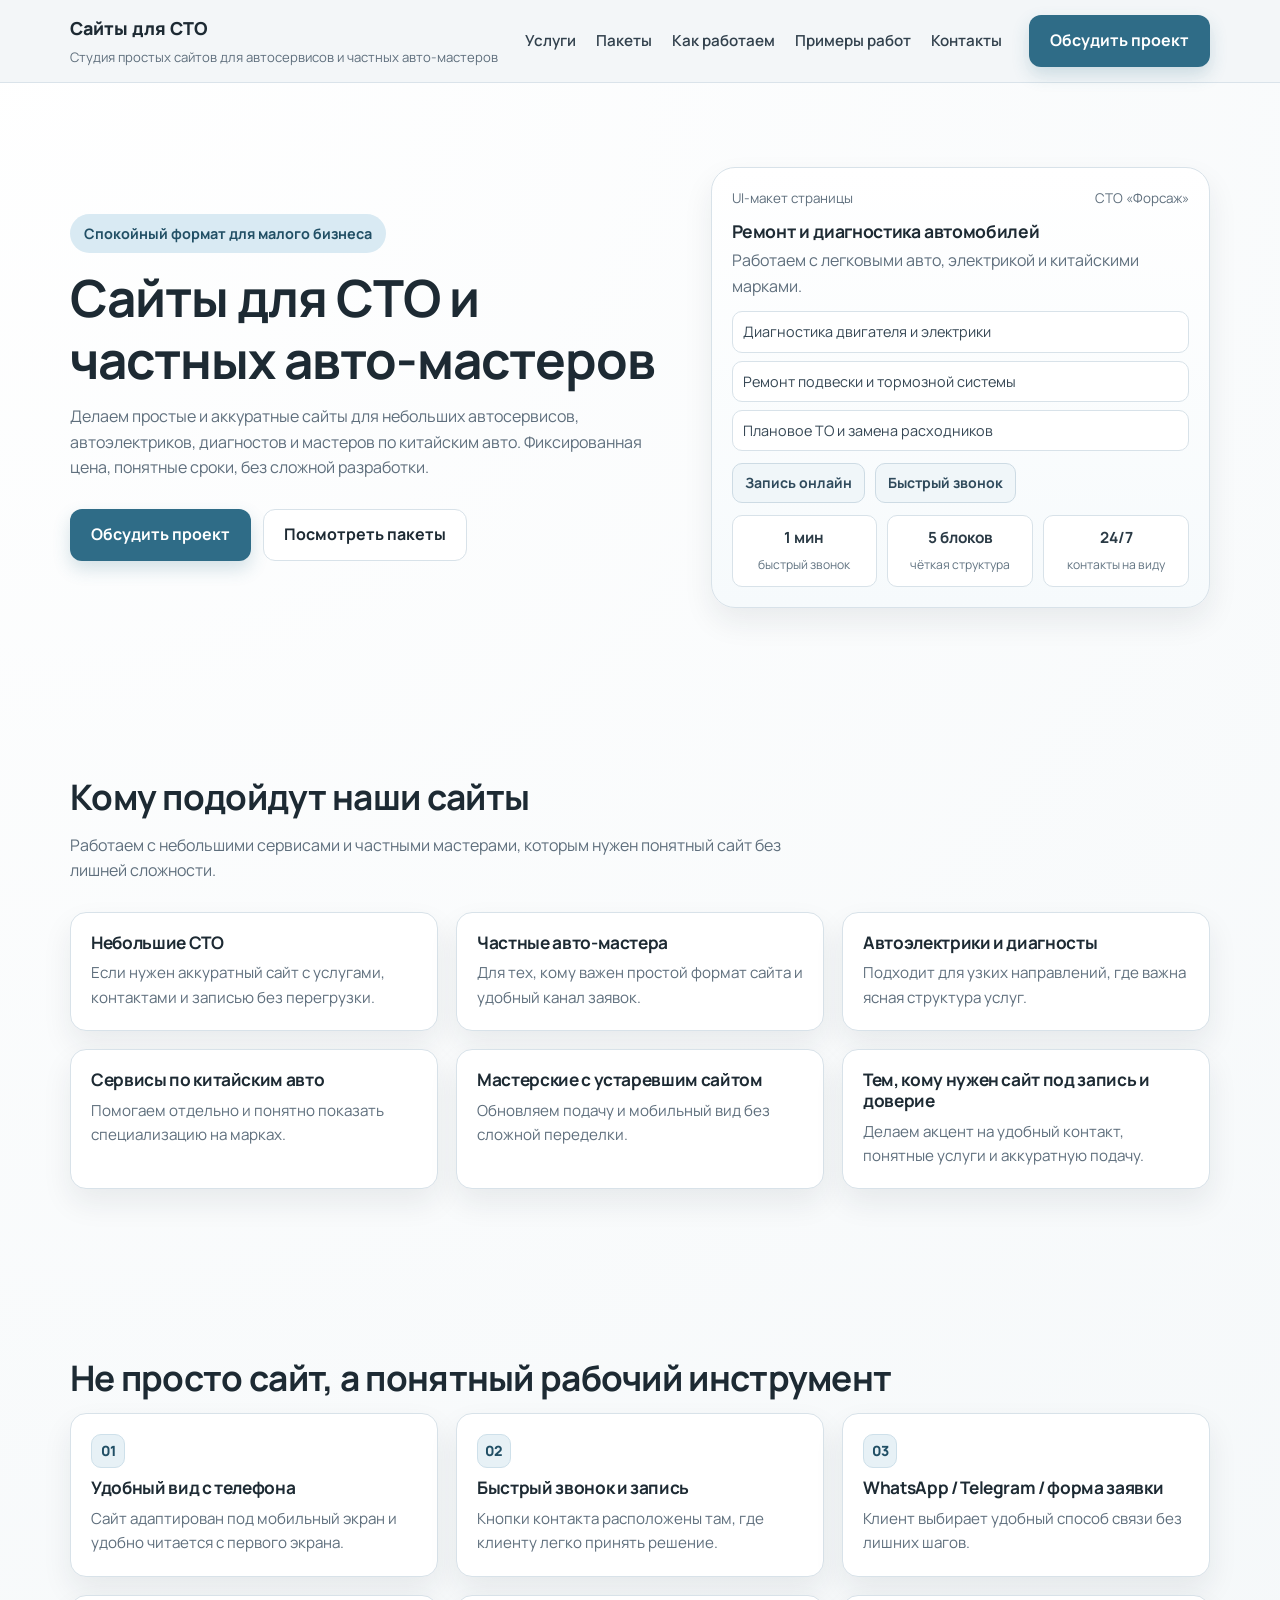
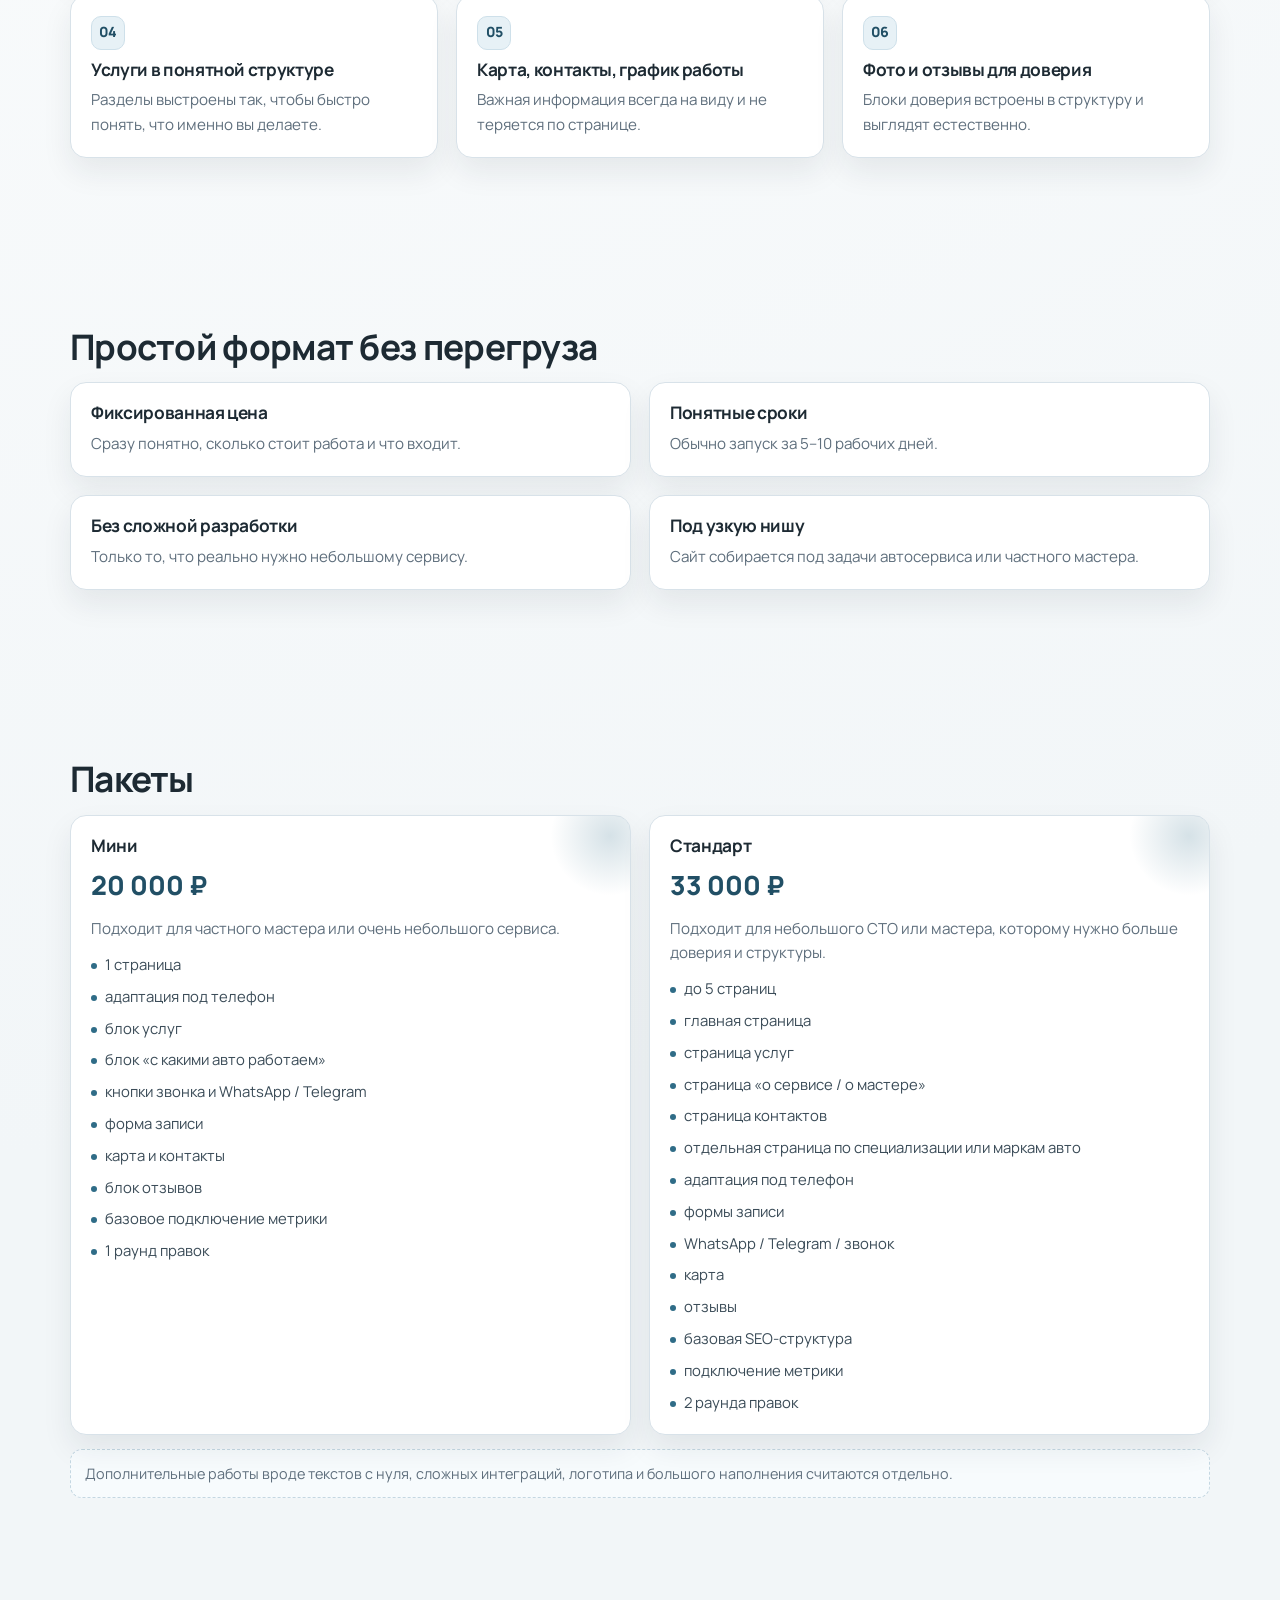
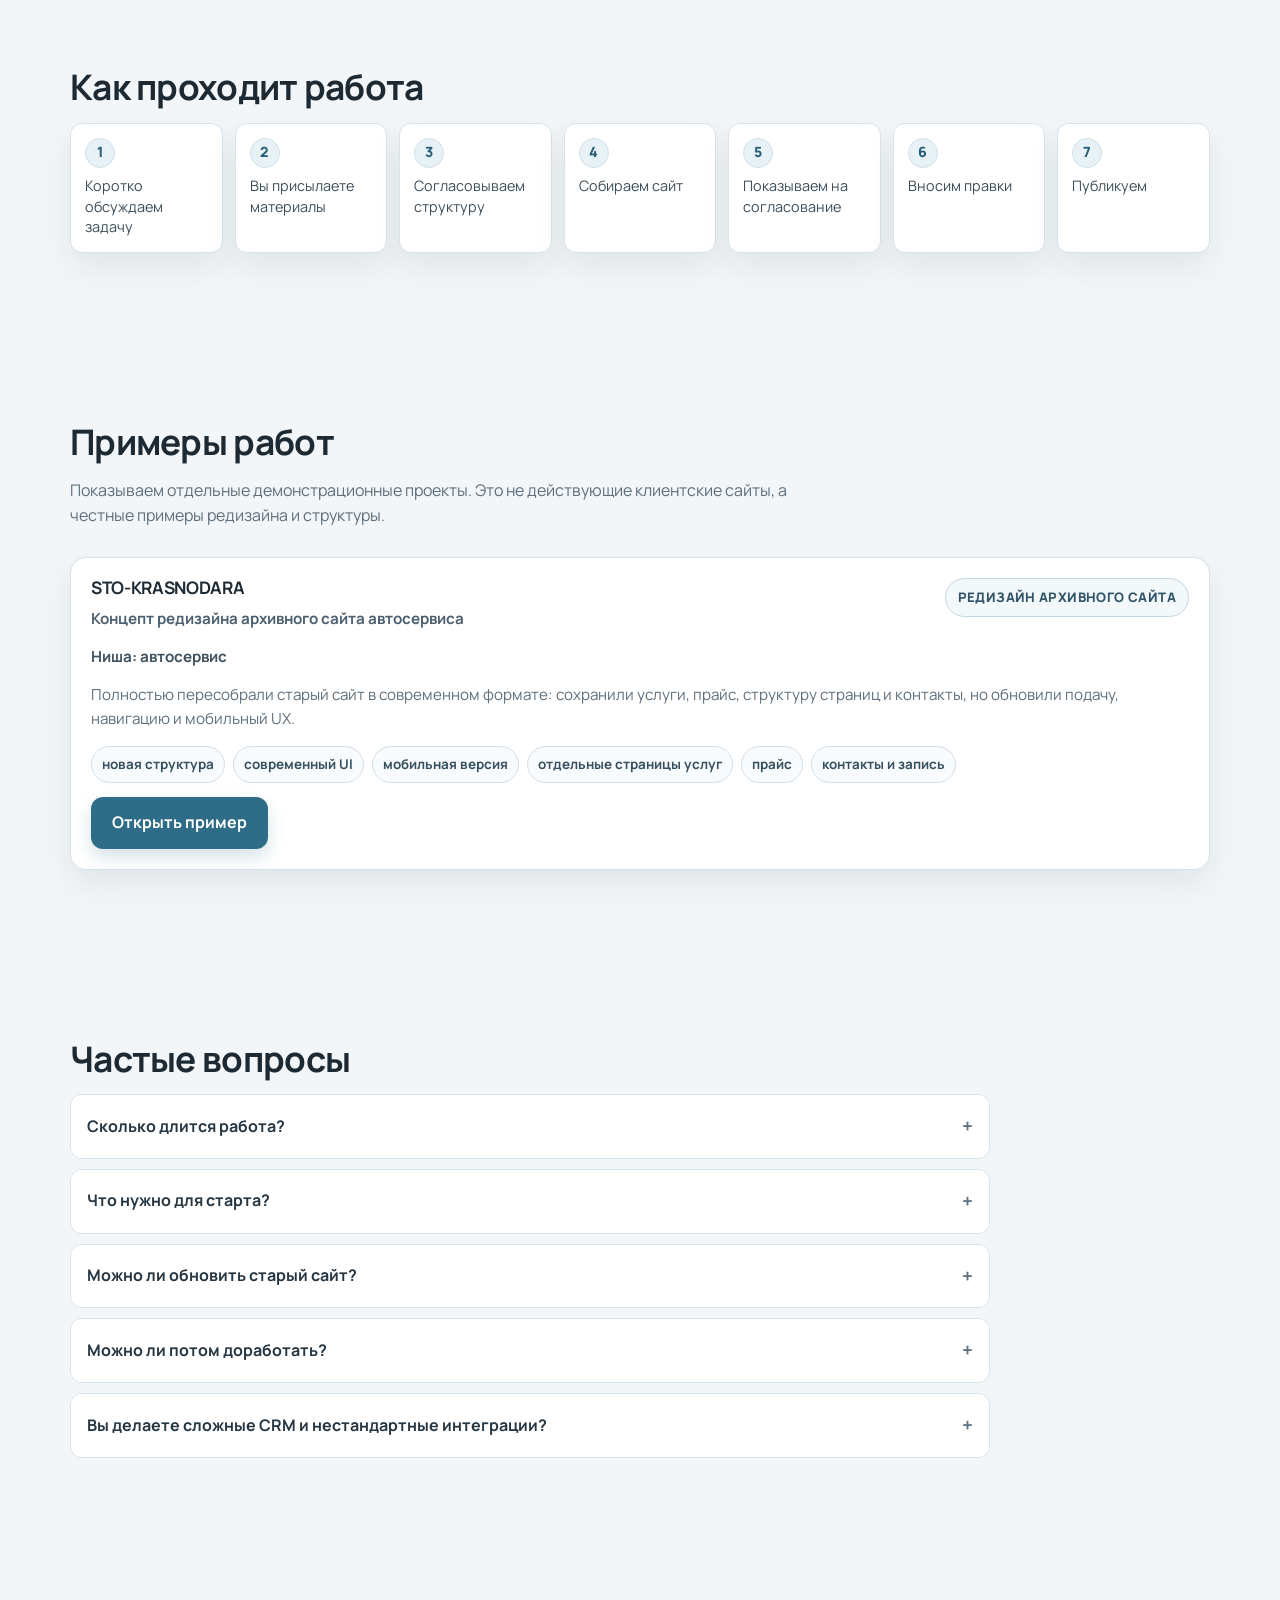
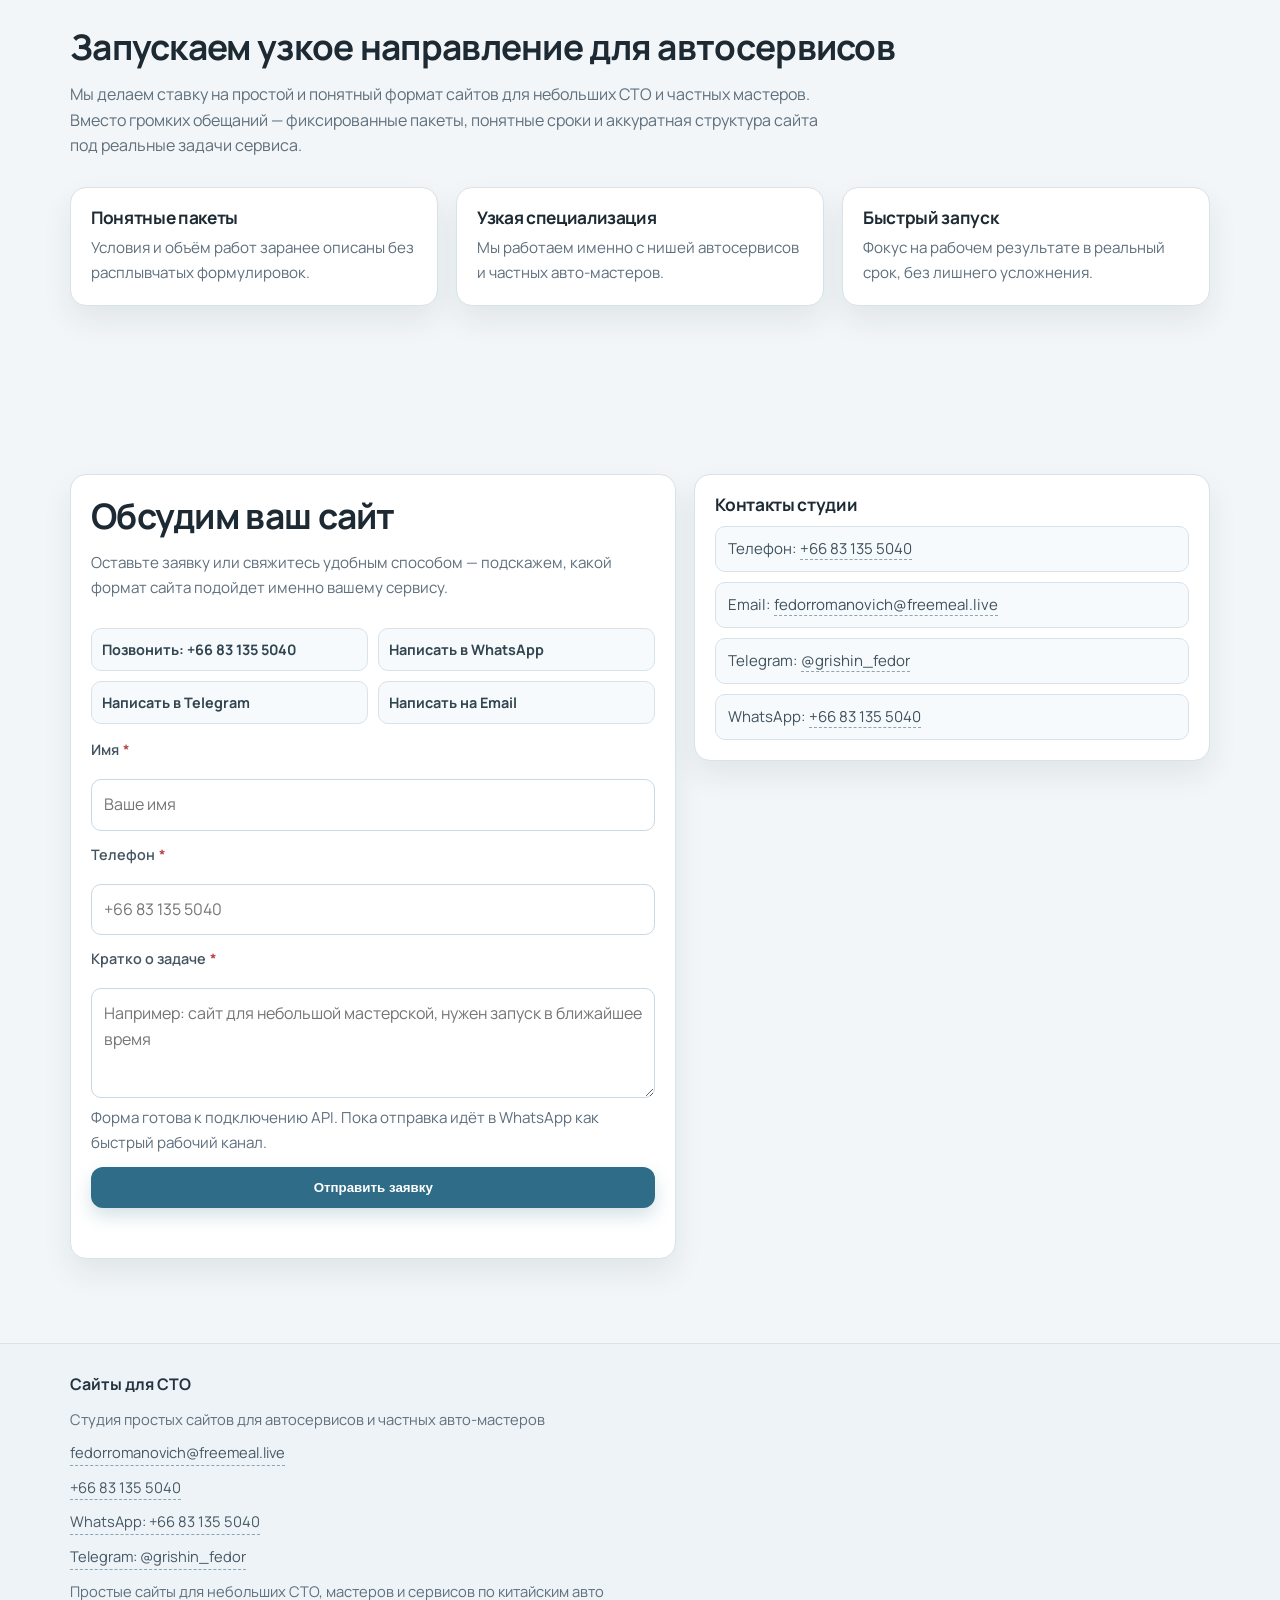
==== commit 664546aa: "Restore studio site and add examples section with STO-KRASNODARA case" ====
--- a/index.html
+++ b/index.html
@@ -1,245 +1,1187 @@
-﻿<!doctype html>
+﻿<!DOCTYPE html>
 <html lang="ru">
 <head>
-  <meta charset="utf-8" />
-  <meta name="viewport" content="width=device-width,initial-scale=1" />
-  <title>Автосервис STO-KRASNODARA в Краснодаре | Ремонт авто и запись заранее</title>
-  <meta name="description" content="Автосервис STO-KRASNODARA в Краснодаре: диагностика, ремонт ходовой, капремонт двигателя, КПП и АКПП, обслуживание кондиционера. Работаем по записи заранее и с выездом по Краснодару." />
-  <meta name="keywords" content="СТО Краснодар, автосервис Краснодар, ремонт ходовой, капремонт двигателя, ремонт КПП, заправка кондиционера" />
-  <link rel="canonical" href="https://sto-krasnodara.ru/" />
-  <link rel="preconnect" href="https://fonts.googleapis.com" />
-  <link rel="preconnect" href="https://fonts.gstatic.com" crossorigin />
-  <link href="https://fonts.googleapis.com/css2?family=Exo+2:wght@500;700;800&family=PT+Sans:wght@400;700&display=swap" rel="stylesheet" />
-  <link rel="stylesheet" href="assets/css/styles.css" />
+  <meta charset="UTF-8">
+  <meta name="viewport" content="width=device-width, initial-scale=1.0">
+  <title>Сайты для СТО — студия простых сайтов для автосервисов</title>
+  <meta name="description" content="Сайты для СТО: аккуратные коммерческие сайты для небольших автосервисов и частных авто-мастеров. Понятная структура, фиксированные пакеты и прозрачные сроки.">
+  <meta property="og:type" content="website">
+  <meta property="og:title" content="Сайты для СТО — студия простых сайтов для автосервисов">
+  <meta property="og:description" content="Простые и аккуратные сайты для СТО, автоэлектриков и частных мастеров. Без перегруза, с понятными пакетами и сроками.">
+  <meta property="og:url" content="https://stosite.site/">
+  <meta property="og:image" content="https://stosite.site/assets/images/og-cover.svg">
+  <link rel="canonical" href="https://stosite.site/">
+  <link rel="icon" type="image/svg+xml" href="assets/icons/favicon.svg">
+  <link rel="apple-touch-icon" href="assets/icons/favicon.svg">
+  <style>
+    @import url('https://fonts.googleapis.com/css2?family=Manrope:wght@400;500;600;700;800&display=swap');
+
+    :root {
+      --bg: #f2f6f8;
+      --surface: #ffffff;
+      --surface-soft: #f7fafc;
+      --text: #1d2a33;
+      --muted: #5f6f7d;
+      --accent: #2f6c87;
+      --accent-dark: #214f65;
+      --accent-soft: #d9eaf3;
+      --line: #d8e2e9;
+      --shadow: 0 14px 30px rgba(24, 39, 49, 0.08);
+      --radius-xl: 24px;
+      --radius-lg: 16px;
+      --radius-md: 12px;
+      --container: min(1140px, 92%);
+    }
+
+    * {
+      box-sizing: border-box;
+      margin: 0;
+      padding: 0;
+    }
+
+    html {
+      scroll-behavior: smooth;
+    }
+
+    body {
+      font-family: 'Manrope', 'Segoe UI', sans-serif;
+      line-height: 1.6;
+      color: var(--text);
+      background:
+        radial-gradient(circle at 0% 0%, #ffffff 0%, #f2f6f8 42%),
+        linear-gradient(180deg, #f7fafc 0%, #f2f6f8 100%);
+    }
+
+    .container {
+      width: var(--container);
+      margin: 0 auto;
+    }
+
+    .section {
+      padding: 84px 0;
+    }
+
+    h1, h2, h3 {
+      letter-spacing: -0.02em;
+      line-height: 1.2;
+    }
+
+    h1 {
+      font-size: clamp(2rem, 4vw, 3.2rem);
+      margin-bottom: 14px;
+    }
+
+    h2 {
+      font-size: clamp(1.65rem, 3vw, 2.2rem);
+      margin-bottom: 14px;
+    }
+
+    h3 {
+      font-size: 1.08rem;
+      margin-bottom: 8px;
+    }
+
+    p {
+      color: var(--muted);
+    }
+
+    .lead {
+      max-width: 760px;
+      margin-bottom: 28px;
+    }
+
+    .chip {
+      display: inline-flex;
+      align-items: center;
+      padding: 8px 14px;
+      border-radius: 999px;
+      background: var(--accent-soft);
+      color: var(--accent-dark);
+      font-weight: 700;
+      font-size: 0.9rem;
+      margin-bottom: 14px;
+    }
+
+    .btn {
+      display: inline-flex;
+      align-items: center;
+      justify-content: center;
+      text-decoration: none;
+      border-radius: 12px;
+      padding: 12px 20px;
+      font-weight: 700;
+      border: 1px solid transparent;
+      cursor: pointer;
+      transition: 0.2s ease;
+      white-space: nowrap;
+    }
+
+    .btn-primary {
+      background: var(--accent);
+      color: #fff;
+      box-shadow: 0 8px 18px rgba(47, 108, 135, 0.2);
+    }
+
+    .btn-primary:hover {
+      background: var(--accent-dark);
+      transform: translateY(-1px);
+    }
+
+    .btn-secondary {
+      background: var(--surface);
+      color: var(--text);
+      border-color: var(--line);
+    }
+
+    .btn-secondary:hover {
+      border-color: #bacdd9;
+      transform: translateY(-1px);
+    }
+
+    .grid {
+      display: grid;
+      gap: 18px;
+    }
+
+    .grid-2 {
+      grid-template-columns: repeat(2, minmax(0, 1fr));
+    }
+
+    .grid-3 {
+      grid-template-columns: repeat(3, minmax(0, 1fr));
+    }
+
+    .card {
+      background: var(--surface);
+      border: 1px solid var(--line);
+      border-radius: var(--radius-lg);
+      box-shadow: var(--shadow);
+      padding: 20px;
+    }
+
+    /* Header */
+    .header {
+      position: sticky;
+      top: 0;
+      z-index: 40;
+      background: rgba(242, 246, 248, 0.92);
+      backdrop-filter: blur(8px);
+      border-bottom: 1px solid rgba(216, 226, 233, 0.9);
+    }
+
+    .header-inner {
+      display: flex;
+      align-items: center;
+      justify-content: space-between;
+      gap: 18px;
+      padding: 14px 0;
+    }
+
+    .brand {
+      max-width: 490px;
+    }
+
+    .brand a {
+      text-decoration: none;
+      font-size: 1.12rem;
+      font-weight: 800;
+      color: var(--text);
+      display: inline-block;
+      margin-bottom: 4px;
+    }
+
+    .brand p {
+      font-size: 0.82rem;
+    }
+
+    .nav {
+      display: flex;
+      gap: 20px;
+      align-items: center;
+    }
+
+    .nav a {
+      text-decoration: none;
+      color: #32414d;
+      font-weight: 600;
+      font-size: 0.95rem;
+    }
+
+    .nav a:hover {
+      color: var(--accent-dark);
+    }
+
+    .burger {
+      display: none;
+      width: 42px;
+      height: 42px;
+      border: 1px solid var(--line);
+      border-radius: 10px;
+      background: #fff;
+      position: relative;
+      cursor: pointer;
+    }
+
+    .burger::before,
+    .burger::after,
+    .burger span {
+      content: "";
+      position: absolute;
+      left: 10px;
+      right: 10px;
+      height: 2px;
+      background: #2d3c47;
+      transition: 0.2s ease;
+    }
+
+    .burger::before { top: 13px; }
+    .burger span { top: 50%; transform: translateY(-50%); }
+    .burger::after { bottom: 13px; }
+
+    .burger.is-open span { opacity: 0; }
+    .burger.is-open::before { top: 20px; transform: rotate(45deg); }
+    .burger.is-open::after { bottom: 20px; transform: rotate(-45deg); }
+
+    .mobile-menu {
+      display: none;
+      border-top: 1px solid var(--line);
+      padding: 12px 0 16px;
+    }
+
+    .mobile-menu.open {
+      display: block;
+    }
+
+    .mobile-menu nav {
+      display: grid;
+      gap: 8px;
+      margin-bottom: 10px;
+    }
+
+    .mobile-menu nav a {
+      text-decoration: none;
+      color: #2f3f4b;
+      font-weight: 600;
+      padding: 8px 0;
+    }
+
+    /* Hero */
+    .hero-wrap {
+      display: grid;
+      grid-template-columns: 1.1fr 0.9fr;
+      gap: 30px;
+      align-items: center;
+    }
+
+    .hero-actions {
+      display: flex;
+      flex-wrap: wrap;
+      gap: 12px;
+      margin-top: 12px;
+    }
+
+    .ui-mock {
+      padding: 20px;
+      border-radius: var(--radius-xl);
+      background: linear-gradient(180deg, #ffffff 0%, #f6fafc 100%);
+      border: 1px solid var(--line);
+      box-shadow: var(--shadow);
+    }
+
+    .ui-line {
+      display: flex;
+      justify-content: space-between;
+      font-size: 0.84rem;
+      color: #5f6f7d;
+      margin-bottom: 12px;
+    }
+
+    .ui-mock h3 {
+      margin-bottom: 6px;
+      font-size: 1.1rem;
+    }
+
+    .ui-mock ul {
+      list-style: none;
+      display: grid;
+      gap: 8px;
+      margin: 12px 0;
+    }
+
+    .ui-mock li {
+      border: 1px solid var(--line);
+      border-radius: 10px;
+      padding: 8px 10px;
+      background: #fff;
+      color: #364754;
+      font-size: 0.9rem;
+    }
+
+    .ui-row {
+      display: flex;
+      gap: 10px;
+      flex-wrap: wrap;
+      margin-bottom: 12px;
+    }
+
+    .ui-row span,
+    .ui-row a {
+      border: 1px solid #cddbe4;
+      background: #f0f6f9;
+      border-radius: 10px;
+      padding: 8px 12px;
+      font-size: 0.88rem;
+      color: #2f4a5c;
+      text-decoration: none;
+      font-weight: 700;
+    }
+
+    .ui-kpis {
+      display: grid;
+      grid-template-columns: repeat(3, minmax(0, 1fr));
+      gap: 10px;
+    }
+
+    .ui-kpis div {
+      border: 1px solid var(--line);
+      border-radius: 10px;
+      text-align: center;
+      padding: 10px 8px;
+      background: #fff;
+    }
+
+    .ui-kpis strong {
+      display: block;
+      color: #2a3a45;
+      font-size: 0.96rem;
+    }
+
+    .ui-kpis small {
+      color: #627482;
+      font-size: 0.76rem;
+    }
+
+    /* Common cards */
+    .icon {
+      width: 34px;
+      height: 34px;
+      border-radius: 10px;
+      display: grid;
+      place-items: center;
+      font-weight: 800;
+      margin-bottom: 10px;
+      color: var(--accent-dark);
+      background: #e7f1f6;
+      border: 1px solid #cee0ea;
+      font-size: 0.88rem;
+    }
+
+    .card p {
+      font-size: 0.95rem;
+    }
+
+    /* Packages */
+    .package {
+      position: relative;
+      overflow: hidden;
+    }
+
+    .package::after {
+      content: "";
+      position: absolute;
+      width: 120px;
+      height: 120px;
+      border-radius: 999px;
+      right: -40px;
+      top: -40px;
+      background: radial-gradient(circle, rgba(47,108,135,0.2) 0%, rgba(47,108,135,0) 70%);
+    }
+
+    .price {
+      font-size: 1.65rem;
+      font-weight: 800;
+      color: #214f65;
+      margin-bottom: 10px;
+    }
+
+    .package ul {
+      list-style: none;
+      display: grid;
+      gap: 8px;
+      margin-top: 12px;
+    }
+
+    .package li {
+      position: relative;
+      padding-left: 14px;
+      color: #3b4c58;
+      font-size: 0.93rem;
+    }
+
+    .package li::before {
+      content: "";
+      width: 6px;
+      height: 6px;
+      border-radius: 999px;
+      background: var(--accent);
+      position: absolute;
+      left: 0;
+      top: 10px;
+    }
+
+    .note {
+      margin-top: 14px;
+      border: 1px dashed #c4d7e2;
+      border-radius: 12px;
+      padding: 12px 14px;
+      background: #f7fbfd;
+      font-size: 0.9rem;
+    }
+
+    /* Steps */
+    .steps {
+      display: grid;
+      grid-template-columns: repeat(7, minmax(0, 1fr));
+      gap: 12px;
+    }
+
+    .step {
+      background: #fff;
+      border: 1px solid var(--line);
+      border-radius: 12px;
+      padding: 14px;
+      box-shadow: var(--shadow);
+      min-height: 120px;
+    }
+
+    .step .n {
+      width: 30px;
+      height: 30px;
+      border-radius: 999px;
+      border: 1px solid #cfe0ea;
+      background: #e7f1f6;
+      color: #265d77;
+      font-size: 0.88rem;
+      font-weight: 800;
+      display: grid;
+      place-items: center;
+      margin-bottom: 8px;
+    }
+
+    .step p {
+      font-size: 0.9rem;
+      color: #3d4e5a;
+      line-height: 1.45;
+    }
+
+    /* Examples */
+    .example-card {
+      display: grid;
+      gap: 14px;
+    }
+
+    .example-head {
+      display: flex;
+      flex-wrap: wrap;
+      justify-content: space-between;
+      align-items: flex-start;
+      gap: 10px;
+    }
+
+    .example-subtitle {
+      color: #4d6070;
+      font-weight: 700;
+      font-size: 0.92rem;
+      margin-top: 4px;
+    }
+
+    .example-type {
+      border: 1px solid #c4d7e2;
+      background: #f3f8fb;
+      border-radius: 999px;
+      padding: 8px 12px;
+      color: #315567;
+      font-size: 0.82rem;
+      font-weight: 800;
+      text-transform: uppercase;
+      letter-spacing: 0.03em;
+    }
+
+    .example-meta {
+      font-size: 0.9rem;
+      color: #3f5260;
+      font-weight: 700;
+    }
+
+    .example-tags {
+      display: flex;
+      flex-wrap: wrap;
+      gap: 8px;
+    }
+
+    .example-tags span {
+      border: 1px solid #d2dee7;
+      background: #f8fbfd;
+      border-radius: 999px;
+      padding: 7px 10px;
+      color: #36505f;
+      font-size: 0.84rem;
+      font-weight: 700;
+    }
+
+    /* FAQ */
+    .faq {
+      max-width: 920px;
+      display: grid;
+      gap: 10px;
+    }
+
+    .faq-item {
+      border: 1px solid var(--line);
+      border-radius: 12px;
+      overflow: hidden;
+      background: #fff;
+    }
+
+    .faq-q {
+      width: 100%;
+      border: 0;
+      background: #fff;
+      text-align: left;
+      padding: 16px;
+      font: inherit;
+      font-weight: 700;
+      cursor: pointer;
+      display: flex;
+      justify-content: space-between;
+      align-items: center;
+      color: #263642;
+    }
+
+    .faq-q span {
+      font-size: 1.2rem;
+      color: #60707d;
+      transition: 0.2s ease;
+    }
+
+    .faq-a {
+      max-height: 0;
+      overflow: hidden;
+      transition: max-height 0.25s ease;
+    }
+
+    .faq-a p {
+      padding: 0 16px 16px;
+      font-size: 0.95rem;
+    }
+
+    .faq-item.active .faq-q span {
+      transform: rotate(45deg);
+    }
+
+    /* Contacts */
+    .contacts {
+      display: grid;
+      grid-template-columns: 1fr 0.85fr;
+      gap: 18px;
+      align-items: start;
+    }
+
+    .contact-links {
+      display: grid;
+      grid-template-columns: repeat(2, minmax(0, 1fr));
+      gap: 10px;
+      margin-bottom: 14px;
+    }
+
+    .contact-links a {
+      text-decoration: none;
+      border: 1px solid var(--line);
+      border-radius: 10px;
+      background: #f7fafc;
+      color: #304550;
+      font-size: 0.9rem;
+      font-weight: 700;
+      padding: 9px 10px;
+    }
+
+    .contact-links a:hover {
+      border-color: #b8ccd9;
+      background: #f1f7fa;
+    }
+
+    .form-grid {
+      display: grid;
+      gap: 12px;
+    }
+
+    label {
+      font-size: 0.9rem;
+      font-weight: 600;
+      color: #435460;
+    }
+
+    .required {
+      color: #b33f3f;
+      margin-left: 4px;
+    }
+
+    input,
+    textarea {
+      width: 100%;
+      margin-top: 6px;
+      border: 1px solid #c9d8e2;
+      border-radius: 10px;
+      padding: 12px;
+      font: inherit;
+      outline: none;
+      background: #fff;
+      color: #2c3f4c;
+    }
+
+    textarea {
+      min-height: 110px;
+      resize: vertical;
+    }
+
+    input:focus,
+    textarea:focus {
+      border-color: #90b3c7;
+    }
+
+    .contact-list {
+      list-style: none;
+      display: grid;
+      gap: 10px;
+      margin-top: 10px;
+    }
+
+    .contact-list li {
+      border: 1px solid var(--line);
+      border-radius: 10px;
+      padding: 10px 12px;
+      background: #f7fafc;
+      color: #40525e;
+      font-size: 0.94rem;
+    }
+
+    .contact-list a {
+      color: inherit;
+      text-decoration: none;
+      border-bottom: 1px dashed #8ca5b4;
+    }
+
+    .contact-list a:hover {
+      border-bottom-color: #587588;
+    }
+
+    .submit-msg {
+      font-size: 0.9rem;
+      color: #2b6f47;
+      min-height: 1.2em;
+    }
+
+    .form-help {
+      font-size: 0.85rem;
+      margin-top: -4px;
+    }
+
+    /* Footer */
+    footer {
+      border-top: 1px solid var(--line);
+      background: #edf3f7;
+      padding: 28px 0 36px;
+    }
+
+    .footer-grid {
+      display: grid;
+      gap: 10px;
+      color: #465864;
+      font-size: 0.92rem;
+    }
+
+    .footer-grid strong {
+      color: #24343f;
+      font-size: 1rem;
+    }
+
+    .footer-grid a {
+      color: inherit;
+      text-decoration: none;
+      border-bottom: 1px dashed #8ca5b4;
+      width: fit-content;
+    }
+
+    .footer-grid a:hover {
+      border-bottom-color: #587588;
+    }
+
+    @media (max-width: 1060px) {
+      .steps {
+        grid-template-columns: repeat(4, minmax(0, 1fr));
+      }
+    }
+
+    @media (max-width: 920px) {
+      .grid-2,
+      .grid-3,
+      .hero-wrap,
+      .contacts,
+      .contact-links {
+        grid-template-columns: 1fr;
+      }
+
+      .section {
+        padding: 72px 0;
+      }
+
+      .header-inner .nav,
+      .header-inner > .btn-primary {
+        display: none;
+      }
+
+      .burger {
+        display: inline-block;
+      }
+
+      .steps {
+        grid-template-columns: repeat(2, minmax(0, 1fr));
+      }
+    }
+
+    @media (max-width: 640px) {
+      .section {
+        padding: 64px 0;
+      }
+
+      .hero-actions .btn,
+      .mobile-menu .btn {
+        width: 100%;
+      }
+
+      .ui-kpis,
+      .steps {
+        grid-template-columns: 1fr;
+      }
+
+      .brand p {
+        font-size: 0.78rem;
+      }
+    }
+  </style>
 </head>
-<body data-page="home">
-  <div class="topbar">
+<body>
+  <!-- Header -->
+  <header class="header">
     <div class="container">
-      <div>г. Краснодар, 1-е отделение учхоз Кубань, ул. Красная 13/1, ГСК</div>
-      <div class="topbar__phones">
-        <a href="tel:+79184100652">+7 (918) 410-06-52</a>
-        <a href="tel:+79183820195">+7 (918) 382-01-95</a>
+      <div class="header-inner">
+        <div class="brand">
+          <a href="#top">Сайты для СТО</a>
+          <p>Студия простых сайтов для автосервисов и частных авто-мастеров</p>
+        </div>
+
+        <nav class="nav" aria-label="Основная навигация">
+          <a href="#services">Услуги</a>
+          <a href="#packages">Пакеты</a>
+          <a href="#process">Как работаем</a>
+          <a href="#examples">Примеры работ</a>
+          <a href="#contacts">Контакты</a>
+        </nav>
+
+        <a href="#contacts" class="btn btn-primary">Обсудить проект</a>
+
+        <button class="burger" aria-expanded="false" aria-controls="mobileMenu" aria-label="Открыть меню">
+          <span></span>
+        </button>
       </div>
-    </div>
-  </div>
-
-  <header class="site-header">
-    <div class="container">
-      <a class="brand" href="index.html" aria-label="STO-KRASNODARA главная">
-        <span class="brand__title">STO-KRASNODARA</span>
-        <span class="brand__subtitle">Автосервис в Краснодаре</span>
-      </a>
-
-      <button class="nav-toggle" data-nav-toggle aria-expanded="false" aria-label="Открыть меню">Меню</button>
-
-      <nav class="main-nav" data-main-nav>
-        <a href="index.html" data-link="home">Главная</a>
-        <a href="uslugi.html" data-link="services">Услуги</a>
-        <a href="praice.html" data-link="price">Прайс</a>
-        <a href="o_nas.html" data-link="about">О нас</a>
-        <a href="contakti.html" data-link="contacts">Контакты</a>
-        <a href="news.html" data-link="news">Новости</a>
-        <a href="aktciya.html" data-link="promo">Акции</a>
-      </nav>
-
-      <div class="header-actions">
-        <a class="btn btn--light" href="tel:+79184100652">Позвонить</a>
-        <a class="btn btn--accent" href="#booking">Записаться</a>
+
+      <div id="mobileMenu" class="mobile-menu">
+        <nav>
+          <a href="#services">Услуги</a>
+          <a href="#packages">Пакеты</a>
+          <a href="#process">Как работаем</a>
+          <a href="#examples">Примеры работ</a>
+          <a href="#contacts">Контакты</a>
+        </nav>
+        <a href="#contacts" class="btn btn-primary">Обсудить проект</a>
       </div>
     </div>
   </header>
 
-  <main>
-    <section class="hero">
-      <div class="container hero__grid">
-        <article class="hero__content" data-animate>
-          <p class="hero__kicker">Работаем по записи заранее</p>
-          <h1>Современный автосервис на западном обходе Краснодара</h1>
-          <p class="lead">Сохраняем честный подход: понятный прайс, реальная диагностика, аккуратный ремонт и удобная запись без очередей. Доступен выездной формат обслуживания по Краснодару.</p>
-          <div class="hero__actions">
-            <a class="btn btn--accent" href="#booking">Записаться на обслуживание</a>
-            <a class="btn btn--light" href="tel:+79184100652">Позвонить сейчас</a>
+  <main id="top">
+    <!-- Hero -->
+    <section class="section">
+      <div class="container hero-wrap">
+        <div>
+          <div class="chip">Спокойный формат для малого бизнеса</div>
+          <h1>Сайты для СТО и частных авто-мастеров</h1>
+          <p class="lead">Делаем простые и аккуратные сайты для небольших автосервисов, автоэлектриков, диагностов и мастеров по китайским авто. Фиксированная цена, понятные сроки, без сложной разработки.</p>
+          <div class="hero-actions">
+            <a href="#contacts" class="btn btn-primary">Обсудить проект</a>
+            <a href="#packages" class="btn btn-secondary">Посмотреть пакеты</a>
           </div>
-          <div class="chips">
-            <span class="chip">Компьютерная диагностика</span>
-            <span class="chip">Ремонт ходовой</span>
-            <span class="chip">Капремонт двигателя</span>
-            <span class="chip">Ремонт КПП и АКПП</span>
-            <span class="chip">С выездом по Краснодару</span>
+        </div>
+
+        <aside class="ui-mock" aria-label="Стилизованный макет сайта автосервиса">
+          <div class="ui-line">
+            <span>UI-макет страницы</span>
+            <span>СТО «Форсаж»</span>
           </div>
-        </article>
-
-        <aside class="hero__card" data-animate>
-          <h2>Контакты для записи</h2>
-          <ul class="card-list">
-            <li>
-              <strong>Телефон:</strong><br />
-              <a href="tel:+79184100652">+7 (918) 410-06-52</a>
-            </li>
-            <li>
-              <strong>Доп. номер:</strong><br />
-              <a href="tel:+79183820195">+7 (918) 382-01-95</a>
-            </li>
-            <li>
-              <strong>Адрес:</strong><br />
-              г. Краснодар, 1-е отделение учхоз Кубань, ул. Красная 13/1, ГСК
-            </li>
-            <li>
-              <strong>Важно:</strong><br />
-              Предварительная запись обязательна.
-            </li>
+          <h3>Ремонт и диагностика автомобилей</h3>
+          <p>Работаем с легковыми авто, электрикой и китайскими марками.</p>
+          <ul>
+            <li>Диагностика двигателя и электрики</li>
+            <li>Ремонт подвески и тормозной системы</li>
+            <li>Плановое ТО и замена расходников</li>
+          </ul>
+          <div class="ui-row">
+            <a href="#contacts">Запись онлайн</a>
+            <span>Быстрый звонок</span>
+          </div>
+          <div class="ui-kpis">
+            <div><strong>1 мин</strong><small>быстрый звонок</small></div>
+            <div><strong>5 блоков</strong><small>чёткая структура</small></div>
+            <div><strong>24/7</strong><small>контакты на виду</small></div>
+          </div>
+        </aside>
+      </div>
+    </section>
+
+    <!-- Кому подходим -->
+    <section class="section" id="fit">
+      <div class="container">
+        <h2>Кому подойдут наши сайты</h2>
+        <p class="lead">Работаем с небольшими сервисами и частными мастерами, которым нужен понятный сайт без лишней сложности.</p>
+        <div class="grid grid-3">
+          <article class="card"><h3>Небольшие СТО</h3><p>Если нужен аккуратный сайт с услугами, контактами и записью без перегрузки.</p></article>
+          <article class="card"><h3>Частные авто-мастера</h3><p>Для тех, кому важен простой формат сайта и удобный канал заявок.</p></article>
+          <article class="card"><h3>Автоэлектрики и диагносты</h3><p>Подходит для узких направлений, где важна ясная структура услуг.</p></article>
+          <article class="card"><h3>Сервисы по китайским авто</h3><p>Помогаем отдельно и понятно показать специализацию на марках.</p></article>
+          <article class="card"><h3>Мастерские с устаревшим сайтом</h3><p>Обновляем подачу и мобильный вид без сложной переделки.</p></article>
+          <article class="card"><h3>Тем, кому нужен сайт под запись и доверие</h3><p>Делаем акцент на удобный контакт, понятные услуги и аккуратную подачу.</p></article>
+        </div>
+      </div>
+    </section>
+
+    <!-- Что получает клиент -->
+    <section class="section" id="services">
+      <div class="container">
+        <h2>Не просто сайт, а понятный рабочий инструмент</h2>
+        <div class="grid grid-3">
+          <article class="card"><div class="icon">01</div><h3>Удобный вид с телефона</h3><p>Сайт адаптирован под мобильный экран и удобно читается с первого экрана.</p></article>
+          <article class="card"><div class="icon">02</div><h3>Быстрый звонок и запись</h3><p>Кнопки контакта расположены там, где клиенту легко принять решение.</p></article>
+          <article class="card"><div class="icon">03</div><h3>WhatsApp / Telegram / форма заявки</h3><p>Клиент выбирает удобный способ связи без лишних шагов.</p></article>
+          <article class="card"><div class="icon">04</div><h3>Услуги в понятной структуре</h3><p>Разделы выстроены так, чтобы быстро понять, что именно вы делаете.</p></article>
+          <article class="card"><div class="icon">05</div><h3>Карта, контакты, график работы</h3><p>Важная информация всегда на виду и не теряется по странице.</p></article>
+          <article class="card"><div class="icon">06</div><h3>Фото и отзывы для доверия</h3><p>Блоки доверия встроены в структуру и выглядят естественно.</p></article>
+        </div>
+      </div>
+    </section>
+
+    <!-- Почему с нами удобно -->
+    <section class="section" id="advantages">
+      <div class="container">
+        <h2>Простой формат без перегруза</h2>
+        <div class="grid grid-2">
+          <article class="card"><h3>Фиксированная цена</h3><p>Сразу понятно, сколько стоит работа и что входит.</p></article>
+          <article class="card"><h3>Понятные сроки</h3><p>Обычно запуск за 5–10 рабочих дней.</p></article>
+          <article class="card"><h3>Без сложной разработки</h3><p>Только то, что реально нужно небольшому сервису.</p></article>
+          <article class="card"><h3>Под узкую нишу</h3><p>Сайт собирается под задачи автосервиса или частного мастера.</p></article>
+        </div>
+      </div>
+    </section>
+
+    <!-- Пакеты -->
+    <section class="section" id="packages">
+      <div class="container">
+        <h2>Пакеты</h2>
+        <div class="grid grid-2">
+          <article class="card package">
+            <h3>Мини</h3>
+            <div class="price">20 000 ₽</div>
+            <p>Подходит для частного мастера или очень небольшого сервиса.</p>
+            <ul>
+              <li>1 страница</li>
+              <li>адаптация под телефон</li>
+              <li>блок услуг</li>
+              <li>блок «с какими авто работаем»</li>
+              <li>кнопки звонка и WhatsApp / Telegram</li>
+              <li>форма записи</li>
+              <li>карта и контакты</li>
+              <li>блок отзывов</li>
+              <li>базовое подключение метрики</li>
+              <li>1 раунд правок</li>
+            </ul>
+          </article>
+
+          <article class="card package">
+            <h3>Стандарт</h3>
+            <div class="price">33 000 ₽</div>
+            <p>Подходит для небольшого СТО или мастера, которому нужно больше доверия и структуры.</p>
+            <ul>
+              <li>до 5 страниц</li>
+              <li>главная страница</li>
+              <li>страница услуг</li>
+              <li>страница «о сервисе / о мастере»</li>
+              <li>страница контактов</li>
+              <li>отдельная страница по специализации или маркам авто</li>
+              <li>адаптация под телефон</li>
+              <li>формы записи</li>
+              <li>WhatsApp / Telegram / звонок</li>
+              <li>карта</li>
+              <li>отзывы</li>
+              <li>базовая SEO-структура</li>
+              <li>подключение метрики</li>
+              <li>2 раунда правок</li>
+            </ul>
+          </article>
+        </div>
+        <p class="note">Дополнительные работы вроде текстов с нуля, сложных интеграций, логотипа и большого наполнения считаются отдельно.</p>
+      </div>
+    </section>
+
+    <!-- Как проходит работа -->
+    <section class="section" id="process">
+      <div class="container">
+        <h2>Как проходит работа</h2>
+        <div class="steps">
+          <article class="step"><div class="n">1</div><p>Коротко обсуждаем задачу</p></article>
+          <article class="step"><div class="n">2</div><p>Вы присылаете материалы</p></article>
+          <article class="step"><div class="n">3</div><p>Согласовываем структуру</p></article>
+          <article class="step"><div class="n">4</div><p>Собираем сайт</p></article>
+          <article class="step"><div class="n">5</div><p>Показываем на согласование</p></article>
+          <article class="step"><div class="n">6</div><p>Вносим правки</p></article>
+          <article class="step"><div class="n">7</div><p>Публикуем</p></article>
+        </div>
+      </div>
+    </section>
+
+    <!-- Примеры работ -->
+    <section class="section" id="examples">
+      <div class="container">
+        <h2>Примеры работ</h2>
+        <p class="lead">Показываем отдельные демонстрационные проекты. Это не действующие клиентские сайты, а честные примеры редизайна и структуры.</p>
+        <div class="grid">
+          <article class="card example-card">
+            <div class="example-head">
+              <div>
+                <h3>STO-KRASNODARA</h3>
+                <p class="example-subtitle">Концепт редизайна архивного сайта автосервиса</p>
+              </div>
+              <div class="example-type">Редизайн архивного сайта</div>
+            </div>
+            <p class="example-meta">Ниша: автосервис</p>
+            <p>Полностью пересобрали старый сайт в современном формате: сохранили услуги, прайс, структуру страниц и контакты, но обновили подачу, навигацию и мобильный UX.</p>
+            <div class="example-tags">
+              <span>новая структура</span>
+              <span>современный UI</span>
+              <span>мобильная версия</span>
+              <span>отдельные страницы услуг</span>
+              <span>прайс</span>
+              <span>контакты и запись</span>
+            </div>
+            <div>
+              <a class="btn btn-primary" href="https://demo-sto-krasnodara-modern.vercel.app" target="_blank" rel="noopener noreferrer">Открыть пример</a>
+            </div>
+          </article>
+        </div>
+      </div>
+    </section>
+
+    <!-- FAQ -->
+    <section class="section" id="faq">
+      <div class="container">
+        <h2>Частые вопросы</h2>
+        <div class="faq">
+          <article class="faq-item">
+            <button class="faq-q" aria-expanded="false">Сколько длится работа?<span>+</span></button>
+            <div class="faq-a"><p>Обычно от 5 до 10 рабочих дней.</p></div>
+          </article>
+          <article class="faq-item">
+            <button class="faq-q" aria-expanded="false">Что нужно для старта?<span>+</span></button>
+            <div class="faq-a"><p>Список услуг, контакты, адрес, фото, логотип и краткая информация о сервисе.</p></div>
+          </article>
+          <article class="faq-item">
+            <button class="faq-q" aria-expanded="false">Можно ли обновить старый сайт?<span>+</span></button>
+            <div class="faq-a"><p>Да, если задача укладывается в формат простого сайта без сложного функционала.</p></div>
+          </article>
+          <article class="faq-item">
+            <button class="faq-q" aria-expanded="false">Можно ли потом доработать?<span>+</span></button>
+            <div class="faq-a"><p>Да, небольшие улучшения можно делать отдельно после запуска.</p></div>
+          </article>
+          <article class="faq-item">
+            <button class="faq-q" aria-expanded="false">Вы делаете сложные CRM и нестандартные интеграции?<span>+</span></button>
+            <div class="faq-a"><p>Нет, мы работаем с простыми сайтами без тяжелой разработки.</p></div>
+          </article>
+        </div>
+      </div>
+    </section>
+
+    <!-- Блок без портфолио -->
+    <section class="section" id="focus">
+      <div class="container">
+        <h2>Запускаем узкое направление для автосервисов</h2>
+        <p class="lead">Мы делаем ставку на простой и понятный формат сайтов для небольших СТО и частных мастеров. Вместо громких обещаний — фиксированные пакеты, понятные сроки и аккуратная структура сайта под реальные задачи сервиса.</p>
+        <div class="grid grid-3">
+          <article class="card"><h3>Понятные пакеты</h3><p>Условия и объём работ заранее описаны без расплывчатых формулировок.</p></article>
+          <article class="card"><h3>Узкая специализация</h3><p>Мы работаем именно с нишей автосервисов и частных авто-мастеров.</p></article>
+          <article class="card"><h3>Быстрый запуск</h3><p>Фокус на рабочем результате в реальный срок, без лишнего усложнения.</p></article>
+        </div>
+      </div>
+    </section>
+
+    <!-- Контакты -->
+    <section class="section" id="contacts">
+      <div class="container contacts">
+        <div class="card">
+          <h2>Обсудим ваш сайт</h2>
+          <p class="lead">Оставьте заявку или свяжитесь удобным способом — подскажем, какой формат сайта подойдет именно вашему сервису.</p>
+          <div class="contact-links">
+            <a href="tel:+66831355040">Позвонить: +66 83 135 5040</a>
+            <a href="https://wa.me/66831355040" target="_blank" rel="noopener noreferrer">Написать в WhatsApp</a>
+            <a href="https://t.me/grishin_fedor" target="_blank" rel="noopener noreferrer">Написать в Telegram</a>
+            <a href="mailto:fedorromanovich@freemeal.live">Написать на Email</a>
+          </div>
+          <form id="studioForm" class="form-grid" novalidate>
+            <label for="studioName">Имя<span class="required">*</span></label>
+            <input id="studioName" type="text" name="name" required minlength="2" autocomplete="name" placeholder="Ваше имя">
+            <label for="studioPhone">Телефон<span class="required">*</span></label>
+            <input id="studioPhone" type="tel" name="phone" required pattern="^\+?[0-9\s\-()]{8,}$" autocomplete="tel" placeholder="+66 83 135 5040">
+            <label for="studioTask">Кратко о задаче<span class="required">*</span></label>
+            <textarea id="studioTask" name="task" required minlength="10" placeholder="Например: сайт для небольшой мастерской, нужен запуск в ближайшее время"></textarea>
+            <p class="form-help">Форма готова к подключению API. Пока отправка идёт в WhatsApp как быстрый рабочий канал.</p>
+            <button class="btn btn-primary" type="submit">Отправить заявку</button>
+            <p class="submit-msg" id="studioMsg" aria-live="polite"></p>
+          </form>
+        </div>
+
+        <aside class="card">
+          <h3>Контакты студии</h3>
+          <ul class="contact-list">
+            <li>Телефон: <a href="tel:+66831355040">+66 83 135 5040</a></li>
+            <li>Email: <a href="mailto:fedorromanovich@freemeal.live">fedorromanovich@freemeal.live</a></li>
+            <li>Telegram: <a href="https://t.me/grishin_fedor" target="_blank" rel="noopener noreferrer">@grishin_fedor</a></li>
+            <li>WhatsApp: <a href="https://wa.me/66831355040" target="_blank" rel="noopener noreferrer">+66 83 135 5040</a></li>
           </ul>
         </aside>
       </div>
     </section>
-
-    <section class="section section--tight">
-      <div class="container" data-animate>
-        <h2 class="section-title">Ключевые услуги</h2>
-        <p class="section-subtitle">Сохранили подтверждённые направления с текущего сайта и вынесли каждое в отдельную страницу.</p>
-        <div class="grid grid--services">
-          <article class="surface service-card">
-            <div class="service-card__top"><h3>Компьютерная диагностика</h3><span class="service-card__tag">Услуга</span></div>
-            <p>Проверка систем автомобиля и первичная оценка неисправностей перед ремонтом.</p>
-            <a class="btn btn--light" href="uslugi/kompyuternaya-diagnostika.html">Подробнее</a>
-          </article>
-          <article class="surface service-card">
-            <div class="service-card__top"><h3>Ремонт ходовой</h3><span class="service-card__tag">Услуга</span></div>
-            <p>Передняя и задняя подвеска, диагностика ДХЧ, замены и восстановление узлов.</p>
-            <a class="btn btn--light" href="uslugi/remont-hodovoy.html">Подробнее</a>
-          </article>
-          <article class="surface service-card">
-            <div class="service-card__top"><h3>Капремонт двигателя</h3><span class="service-card__tag">Услуга</span></div>
-            <p>Капитальные работы по двигателю с прозрачным согласованием этапов.</p>
-            <a class="btn btn--light" href="uslugi/kapremont-dvigatelya.html">Подробнее</a>
-          </article>
-          <article class="surface service-card">
-            <div class="service-card__top"><h3>Ремонт КПП и АКПП</h3><span class="service-card__tag">Услуга</span></div>
-            <p>Диагностика трансмиссии, снятие/установка, ремонт и замена агрегатов.</p>
-            <a class="btn btn--light" href="uslugi/remont-kpp-akpp.html">Подробнее</a>
-          </article>
-          <article class="surface service-card">
-            <div class="service-card__top"><h3>Заправка кондиционера</h3><span class="service-card__tag">Услуга</span></div>
-            <p>Диагностика и заправка системы кондиционирования с учётом состояния контура.</p>
-            <a class="btn btn--light" href="uslugi/zapravka-kondicionera.html">Подробнее</a>
-          </article>
-          <article class="surface service-card">
-            <div class="service-card__top"><h3>Чистка инжектора и кондиционера</h3><span class="service-card__tag">Услуга</span></div>
-            <p>Отдельные страницы по чистке инжектора и чистке системы кондиционирования.</p>
-            <a class="btn btn--light" href="uslugi/chistka-inzhektora.html">Подробнее</a>
-          </article>
-        </div>
-      </div>
-    </section>
-
-    <section class="section">
-      <div class="container grid grid--two" data-animate>
-        <article class="surface">
-          <h2>Как проходит запись</h2>
-          <ol class="steps">
-            <li>Вы звоните или оставляете заявку через форму.</li>
-            <li>Согласовываем удобное время и перечень работ.</li>
-            <li>Принимаем авто в сервисе или выезжаем по Краснодару.</li>
-            <li>Выполняем работы по согласованному прайсу.</li>
-          </ol>
-        </article>
-        <article class="surface">
-          <h2>Почему нам доверяют</h2>
-          <div class="kv">
-            <div><strong>Понятный прайс:</strong><span>собрали актуальные позиции из старого прайс-листа в удобный формат.</span></div>
-            <div><strong>Акцент на запись заранее:</strong><span>минимум ожидания и предсказуемая загрузка сервиса.</span></div>
-            <div><strong>Выездной формат:</strong><span>сохранили направление ремонта с выездом по Краснодару.</span></div>
-            <div><strong>Локальный сервис:</strong><span>контакты и фактический адрес остаются прежними.</span></div>
-          </div>
-        </article>
-      </div>
-    </section>
-
-    <section class="section">
-      <div class="container grid grid--two" data-animate>
-        <article class="cta-band">
-          <h3>Нужен ремонт с выездом?</h3>
-          <p>Раздел выездного сервиса сохранён отдельно, как и на старом сайте.</p>
-          <div class="hero__actions">
-            <a class="btn btn--accent" href="vyezdnoy-servis.html">Открыть раздел выезда</a>
-            <a class="btn btn--light" href="aktciya.html">Смотреть акции</a>
-          </div>
-        </article>
-        <article class="surface">
-          <h3>Прайс и категории работ</h3>
-          <p>На странице прайса доступны все основные категории из архивной версии: двигатель, трансмиссия, подвеска, тормозная система, электрика и другие.</p>
-          <a class="btn btn--light" href="praice.html">Перейти в прайс</a>
-        </article>
-      </div>
-    </section>
-
-    <section class="section">
-      <div class="container booking" id="booking" data-animate>
-        <h2>Форма записи</h2>
-        <p class="muted">Заполните заявку, и откроется SMS с уже готовым текстом для отправки. Если удобнее, звоните сразу.</p>
-        <form class="booking-form">
-          <div class="field">
-            <label for="name">Имя</label>
-            <input id="name" name="name" autocomplete="name" required />
-          </div>
-          <div class="field">
-            <label for="phone">Телефон</label>
-            <input id="phone" name="phone" autocomplete="tel" required />
-          </div>
-          <div class="field">
-            <label for="service">Что нужно сделать</label>
-            <select id="service" name="service" required>
-              <option value="">Выберите услугу</option>
-              <option>Компьютерная диагностика</option>
-              <option>Ремонт ходовой</option>
-              <option>Капремонт двигателя</option>
-              <option>Ремонт КПП и АКПП</option>
-              <option>Заправка кондиционера</option>
-              <option>Чистка инжектора</option>
-              <option>Чистка кондиционера</option>
-              <option>Нужен выездной сервис</option>
-            </select>
-          </div>
-          <div class="field">
-            <label for="car">Автомобиль</label>
-            <input id="car" name="car" placeholder="Марка / модель / год" />
-          </div>
-          <div class="field">
-            <label for="comment">Комментарий</label>
-            <textarea id="comment" name="comment" placeholder="Кратко опишите симптом или задачу"></textarea>
-          </div>
-          <div class="form-actions">
-            <button class="btn btn--accent" type="submit">Отправить заявку по SMS</button>
-            <a class="btn btn--light" href="tel:+79184100652">Позвонить</a>
-          </div>
-          <p class="form-note">Мы работаем по предварительной записи.</p>
-          <p class="form-status" aria-live="polite"></p>
-        </form>
-      </div>
-    </section>
   </main>
 
-  <footer class="site-footer">
-    <div class="container">
-      <div class="footer-links">
-        <a href="index.html">Главная</a>
-        <a href="uslugi.html">Услуги</a>
-        <a href="praice.html">Прайс</a>
-        <a href="o_nas.html">О нас</a>
-        <a href="contakti.html">Контакты</a>
-        <a href="news.html">Новости</a>
-        <a href="aktciya.html">Акции</a>
-      </div>
-      <div class="footer-meta">
-        STO-KRASNODARA, Краснодар • Телефоны: +7 (918) 410-06-52, +7 (918) 382-01-95 • Запись заранее обязательна.
-      </div>
+  <!-- Footer -->
+  <footer>
+    <div class="container footer-grid">
+      <strong>Сайты для СТО</strong>
+      <p>Студия простых сайтов для автосервисов и частных авто-мастеров</p>
+      <a href="mailto:fedorromanovich@freemeal.live">fedorromanovich@freemeal.live</a>
+      <a href="tel:+66831355040">+66 83 135 5040</a>
+      <a href="https://wa.me/66831355040" target="_blank" rel="noopener noreferrer">WhatsApp: +66 83 135 5040</a>
+      <a href="https://t.me/grishin_fedor" target="_blank" rel="noopener noreferrer">Telegram: @grishin_fedor</a>
+      <p>Простые сайты для небольших СТО, мастеров и сервисов по китайским авто</p>
     </div>
   </footer>
 
-  <div class="mobile-cta">
-    <a class="btn btn--accent" href="tel:+79184100652">Позвонить и записаться</a>
-  </div>
-
-  <script src="assets/js/main.js"></script>
+  <script>
+    // Заполните URL, если хотите отправлять форму в API/сервис напрямую
+    const FORM_ENDPOINT = "";
+
+    // Мобильное меню
+    const burger = document.querySelector('.burger');
+    const mobileMenu = document.getElementById('mobileMenu');
+
+    burger.addEventListener('click', () => {
+      const open = mobileMenu.classList.toggle('open');
+      burger.classList.toggle('is-open', open);
+      burger.setAttribute('aria-expanded', String(open));
+    });
+
+    // Плавный скролл для якорей + автозакрытие меню
+    document.querySelectorAll('a[href^="#"]').forEach((link) => {
+      link.addEventListener('click', (event) => {
+        const target = document.querySelector(link.getAttribute('href'));
+        if (!target) return;
+        event.preventDefault();
+        target.scrollIntoView({ behavior: 'smooth', block: 'start' });
+
+        if (mobileMenu.classList.contains('open')) {
+          mobileMenu.classList.remove('open');
+          burger.classList.remove('is-open');
+          burger.setAttribute('aria-expanded', 'false');
+        }
+      });
+    });
+
+    // Accordion FAQ
+    const faqItems = document.querySelectorAll('.faq-item');
+
+    faqItems.forEach((item) => {
+      const btn = item.querySelector('.faq-q');
+      const content = item.querySelector('.faq-a');
+
+      btn.addEventListener('click', () => {
+        const active = item.classList.contains('active');
+
+        faqItems.forEach((el) => {
+          el.classList.remove('active');
+          el.querySelector('.faq-q').setAttribute('aria-expanded', 'false');
+          el.querySelector('.faq-a').style.maxHeight = null;
+        });
+
+        if (!active) {
+          item.classList.add('active');
+          btn.setAttribute('aria-expanded', 'true');
+          content.style.maxHeight = content.scrollHeight + 'px';
+        }
+      });
+    });
+
+    // Форма: валидация + отправка в endpoint (если задан) или fallback в WhatsApp
+    const studioForm = document.getElementById('studioForm');
+    const studioMsg = document.getElementById('studioMsg');
+
+    studioForm.addEventListener('submit', async (event) => {
+      event.preventDefault();
+
+      if (!studioForm.checkValidity()) {
+        studioMsg.textContent = 'Проверьте, пожалуйста, обязательные поля формы.';
+        studioForm.reportValidity();
+        return;
+      }
+
+      const formData = new FormData(studioForm);
+      const payload = {
+        name: String(formData.get('name') || '').trim(),
+        phone: String(formData.get('phone') || '').trim(),
+        task: String(formData.get('task') || '').trim()
+      };
+
+      try {
+        if (FORM_ENDPOINT) {
+          const response = await fetch(FORM_ENDPOINT, {
+            method: 'POST',
+            headers: { 'Content-Type': 'application/json' },
+            body: JSON.stringify(payload)
+          });
+
+          if (!response.ok) {
+            throw new Error('endpoint-error');
+          }
+
+          studioMsg.textContent = 'Спасибо! Заявка отправлена. Мы скоро свяжемся с вами.';
+          studioForm.reset();
+          return;
+        }
+
+        const text = `Новая заявка с сайта Сайты для СТО%0AИмя: ${encodeURIComponent(payload.name)}%0AТелефон: ${encodeURIComponent(payload.phone)}%0AЗадача: ${encodeURIComponent(payload.task)}`;
+        const whatsappWindow = window.open(`https://wa.me/66831355040?text=${text}`, '_blank', 'noopener,noreferrer');
+        studioForm.reset();
+        studioMsg.textContent = whatsappWindow
+          ? 'Открыли WhatsApp с вашей заявкой. Проверьте и отправьте сообщение.'
+          : 'Браузер заблокировал новое окно. Напишите в WhatsApp вручную: +66 83 135 5040';
+      } catch (error) {
+        studioMsg.textContent = 'Не удалось отправить заявку автоматически. Напишите в Telegram: @grishin_fedor';
+      }
+    });
+  </script>
 </body>
 </html>
